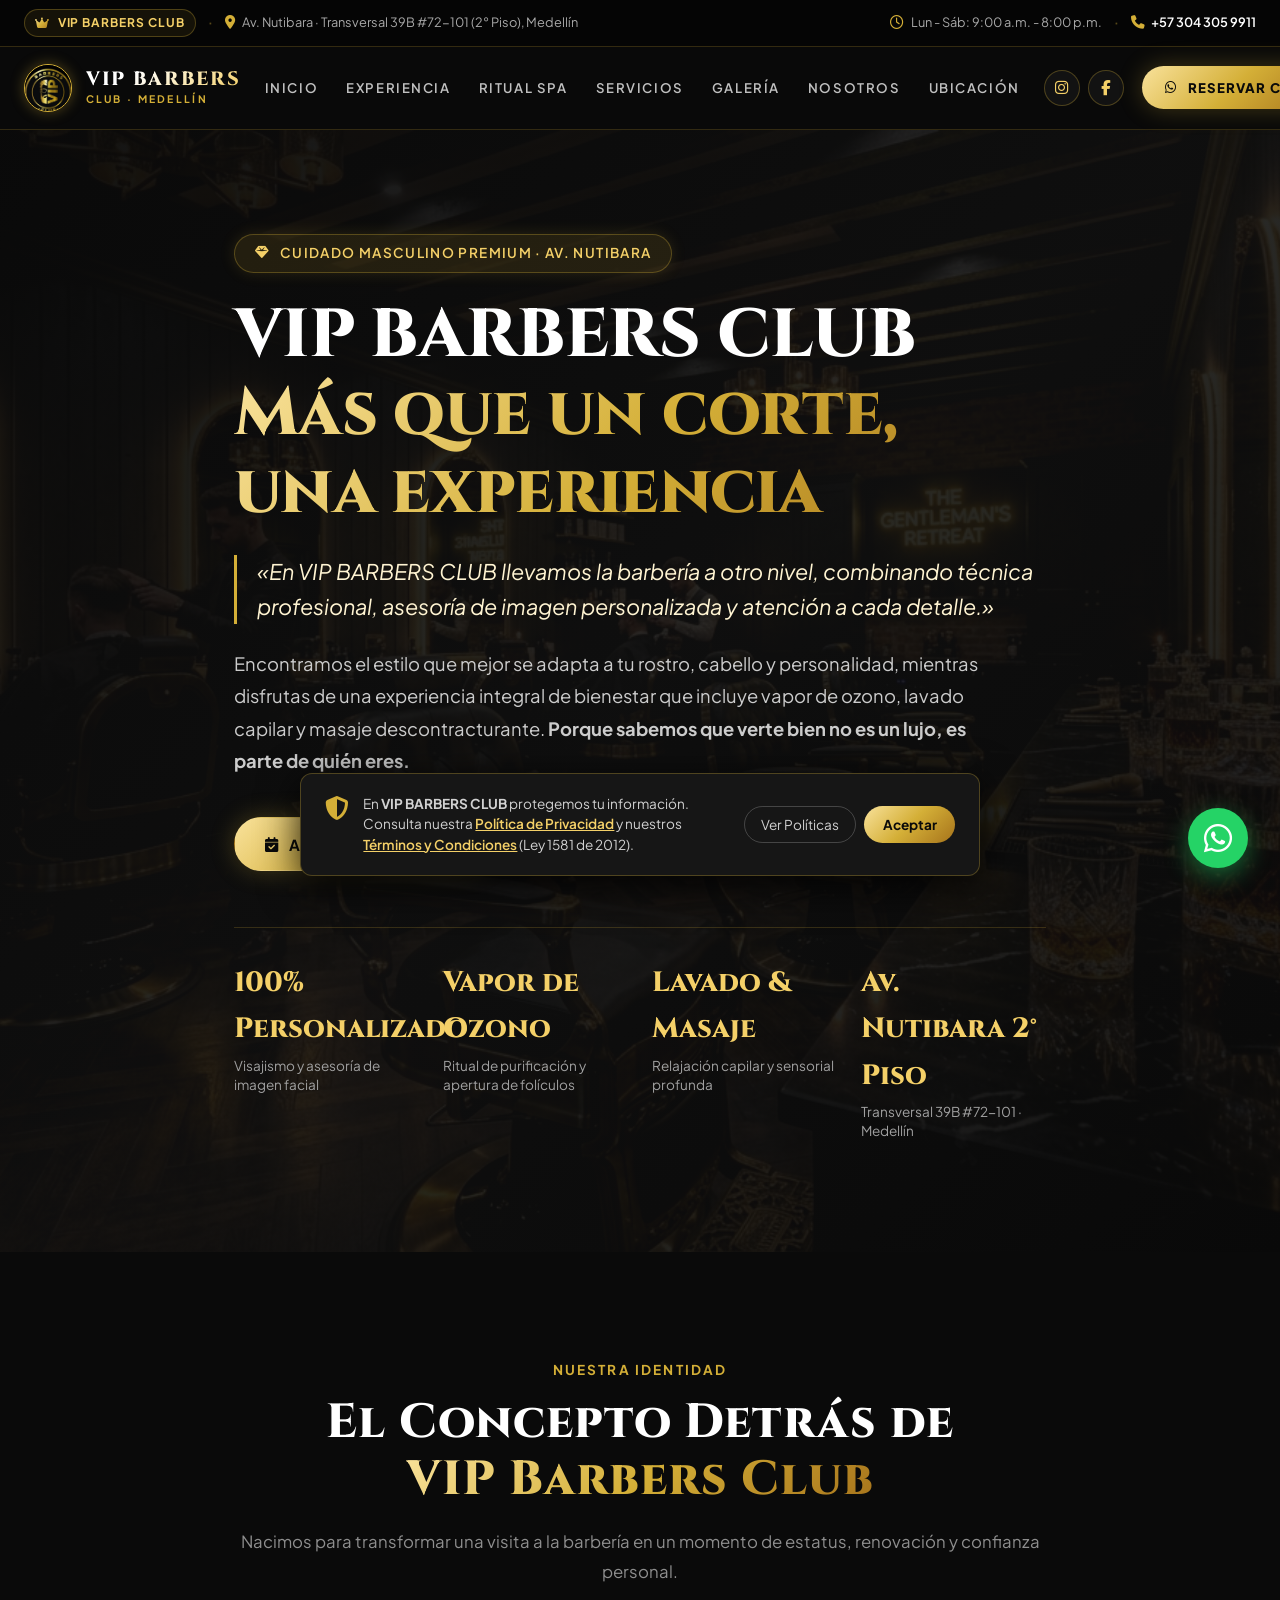
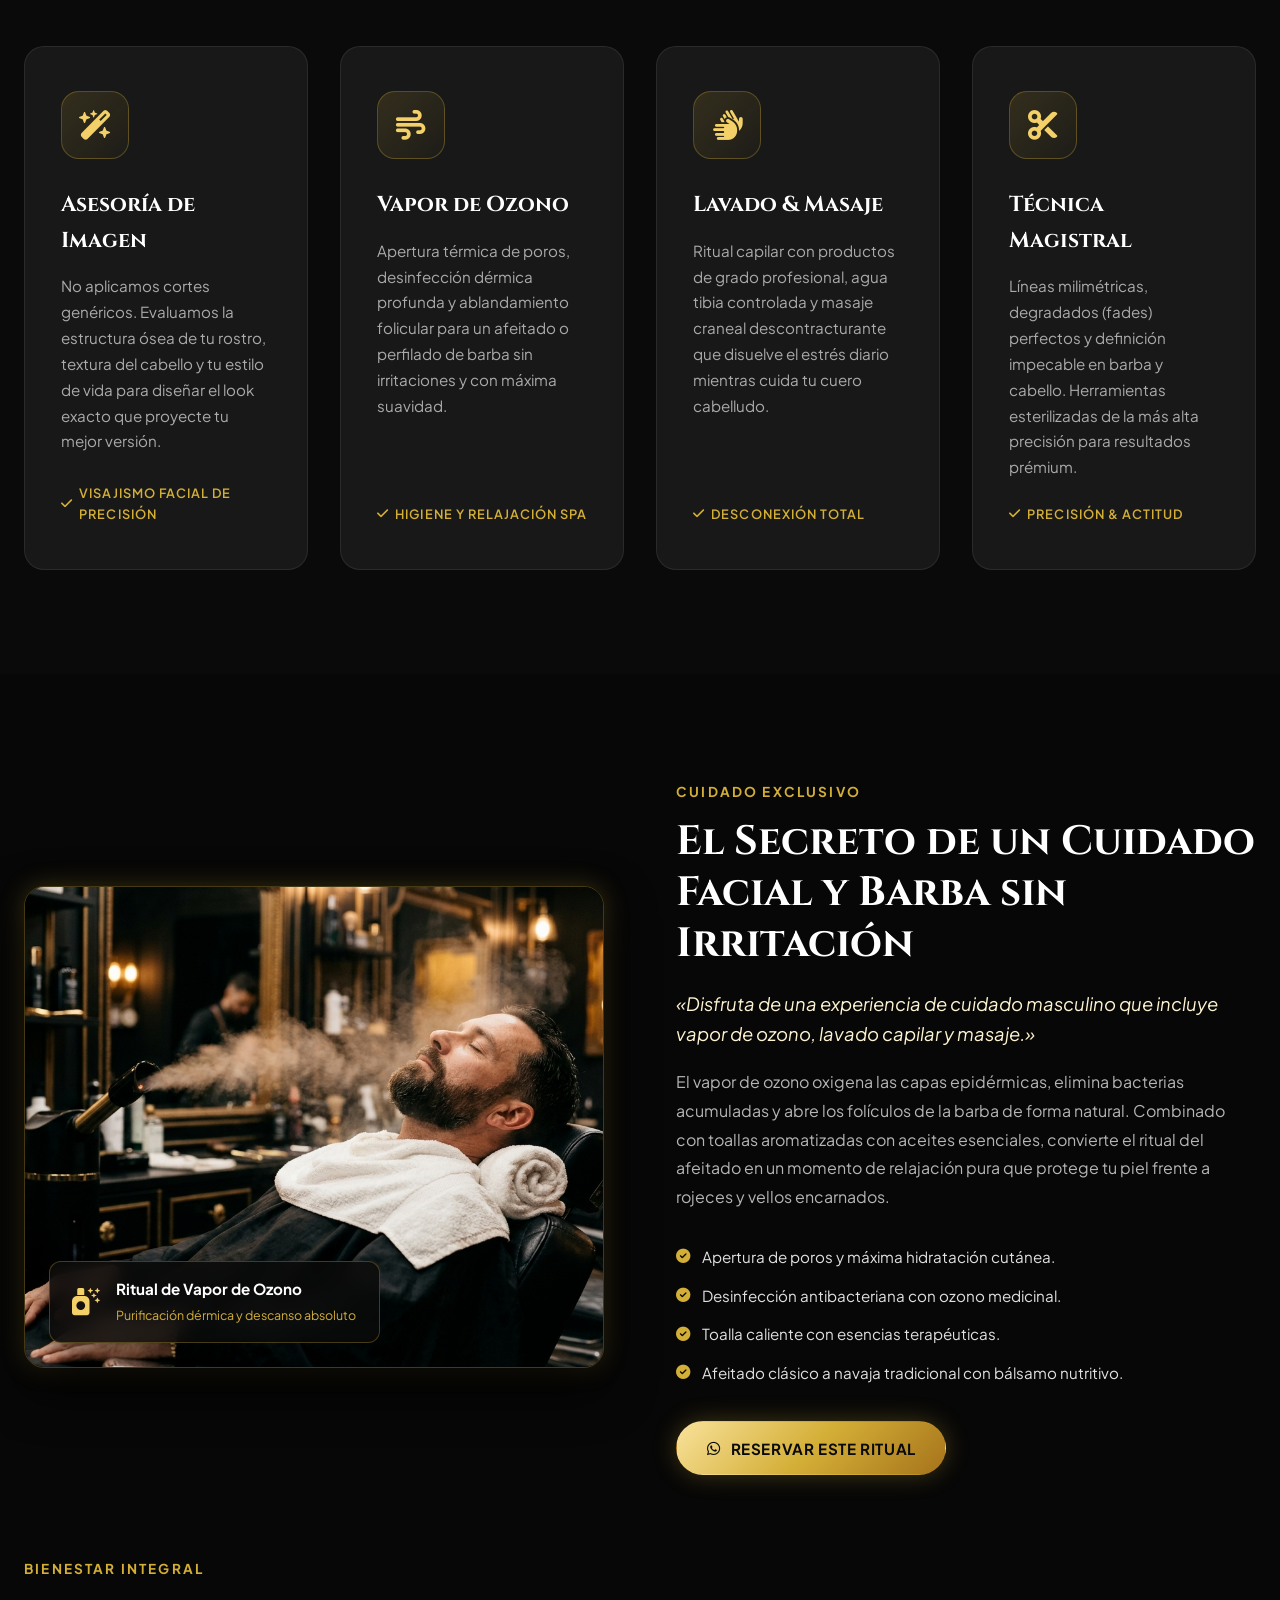
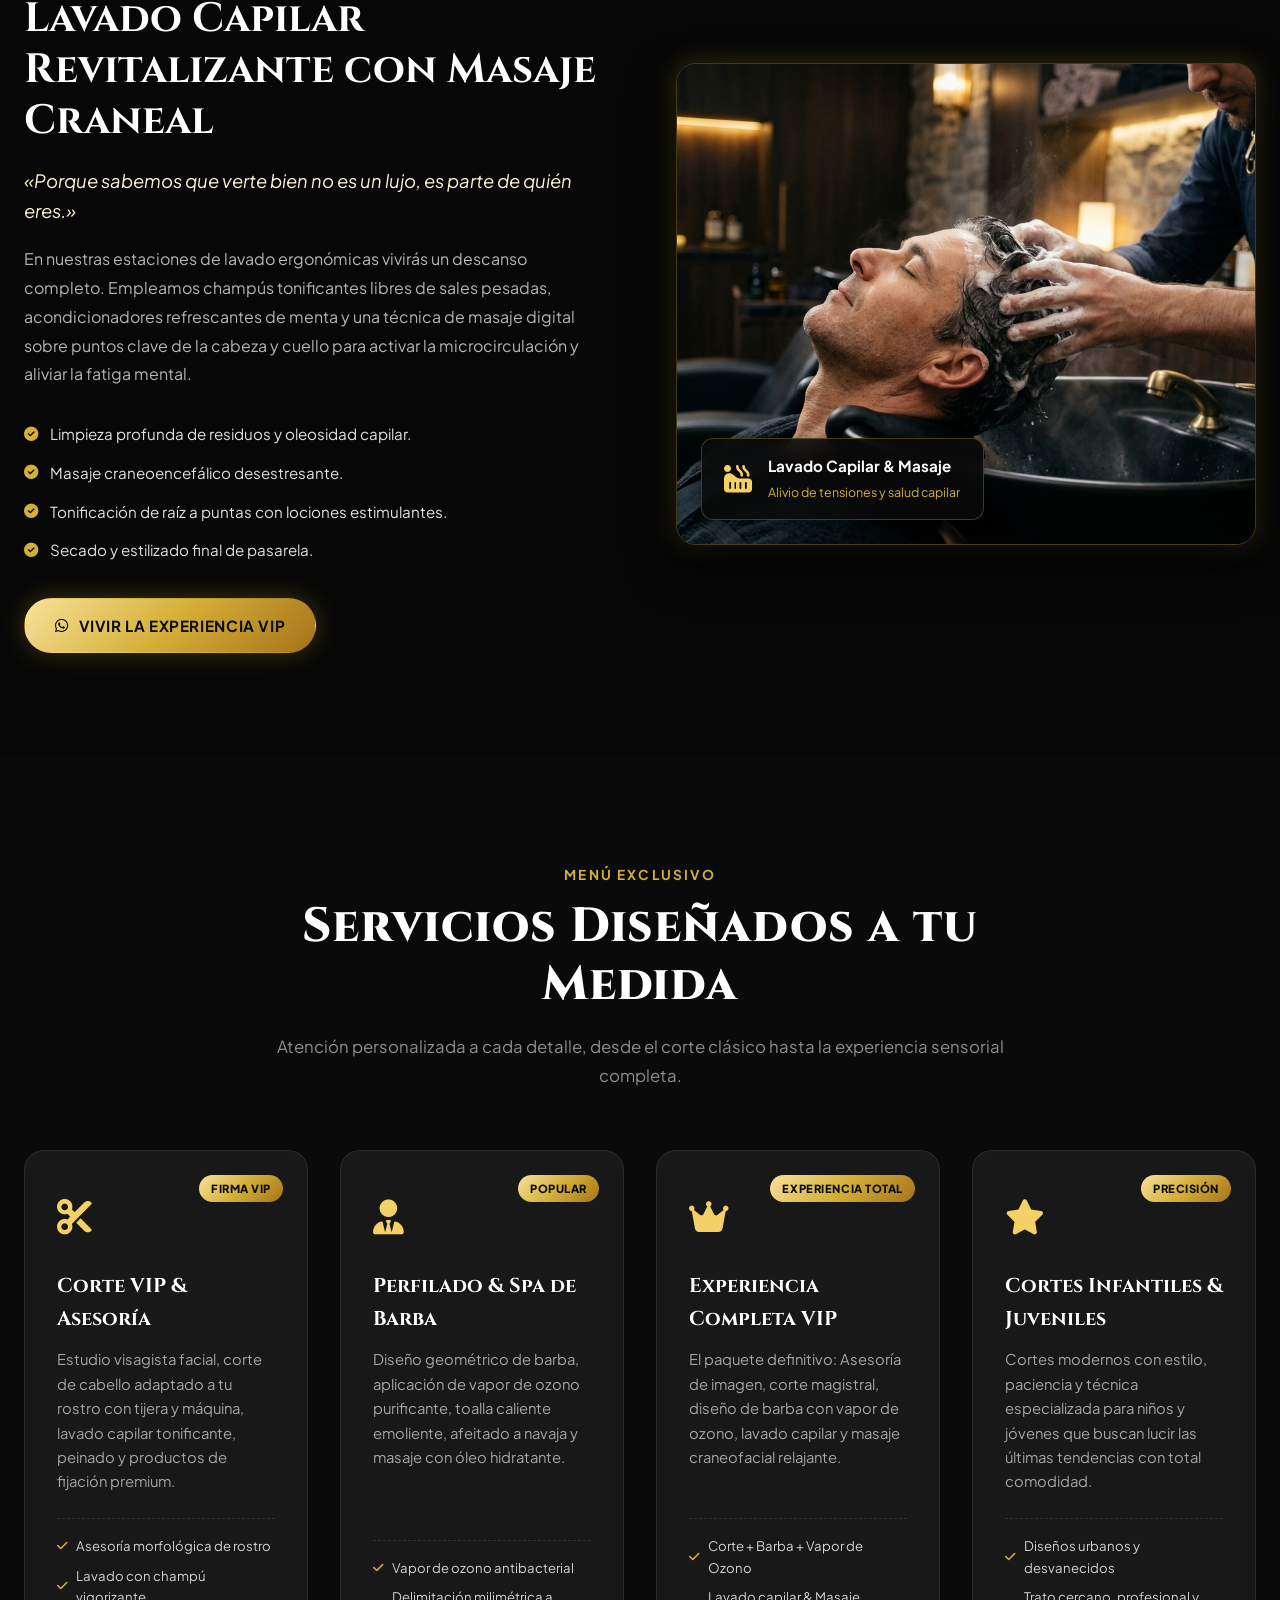
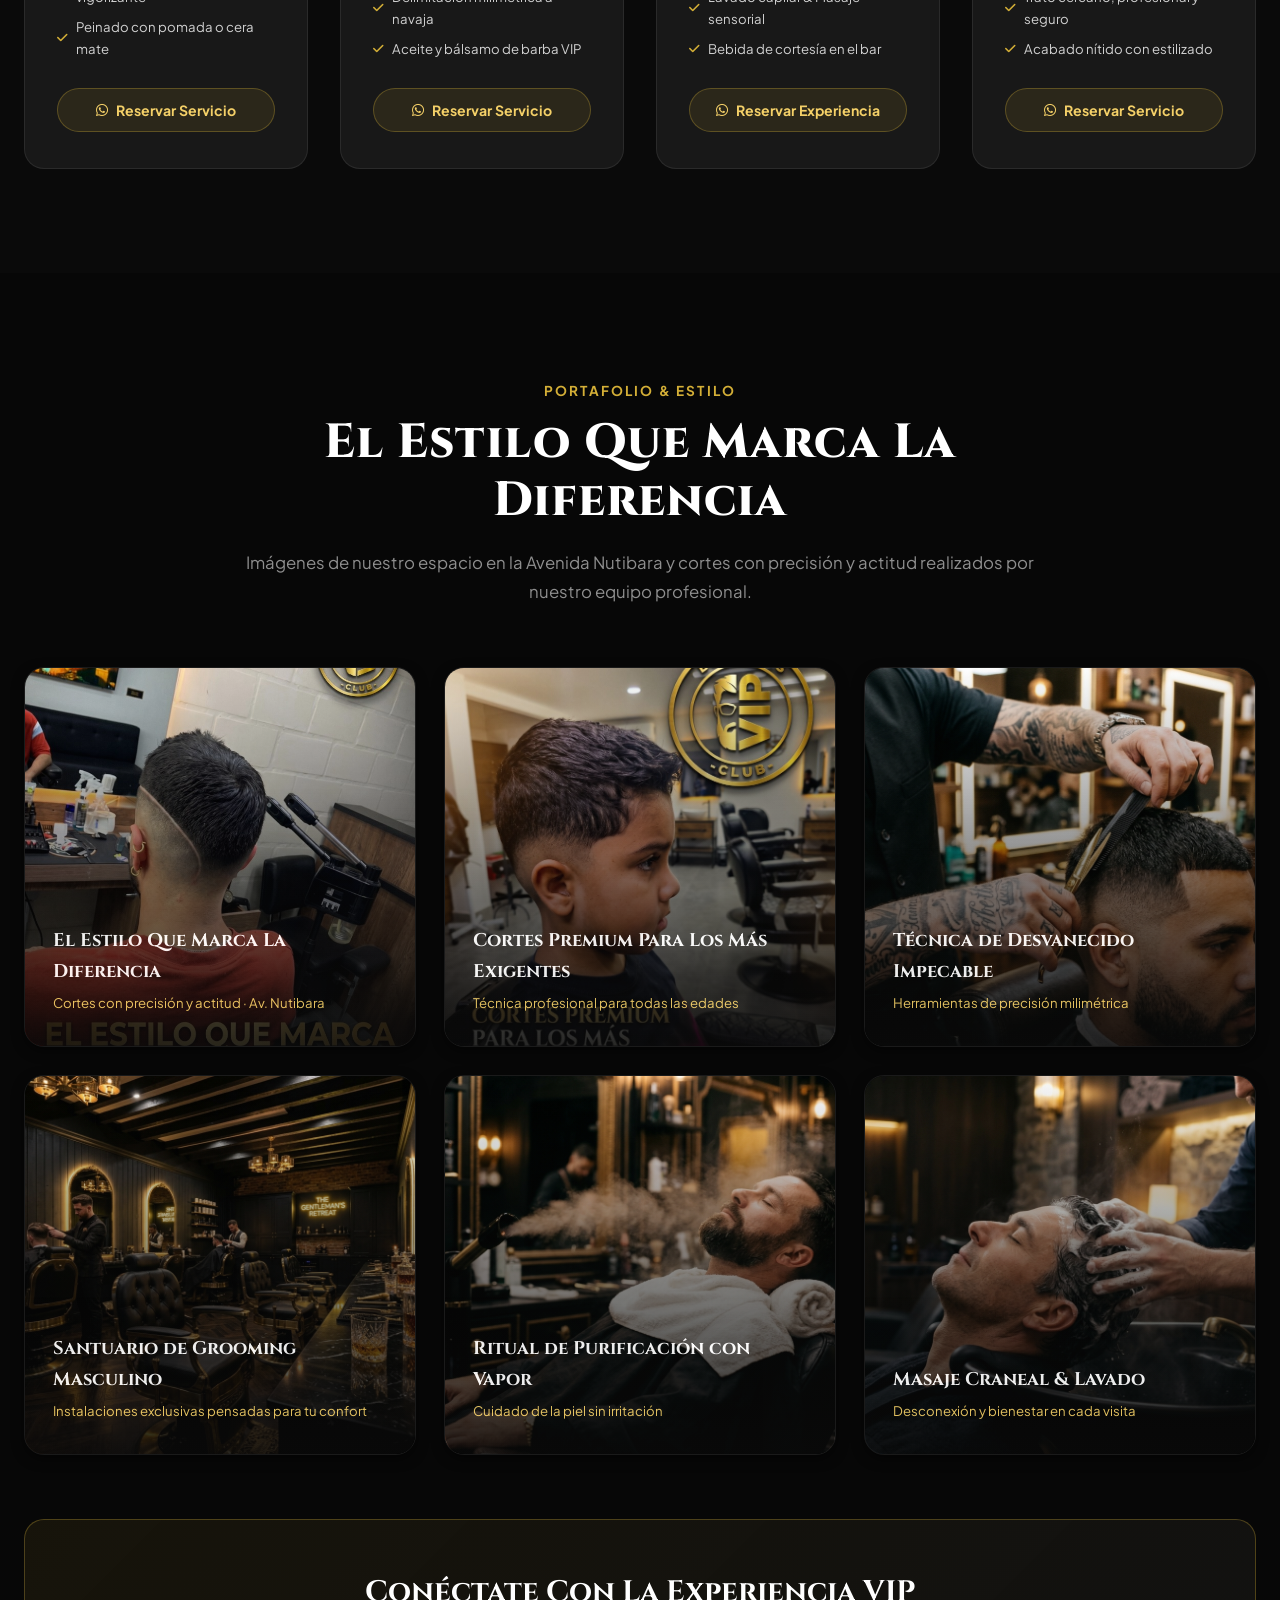
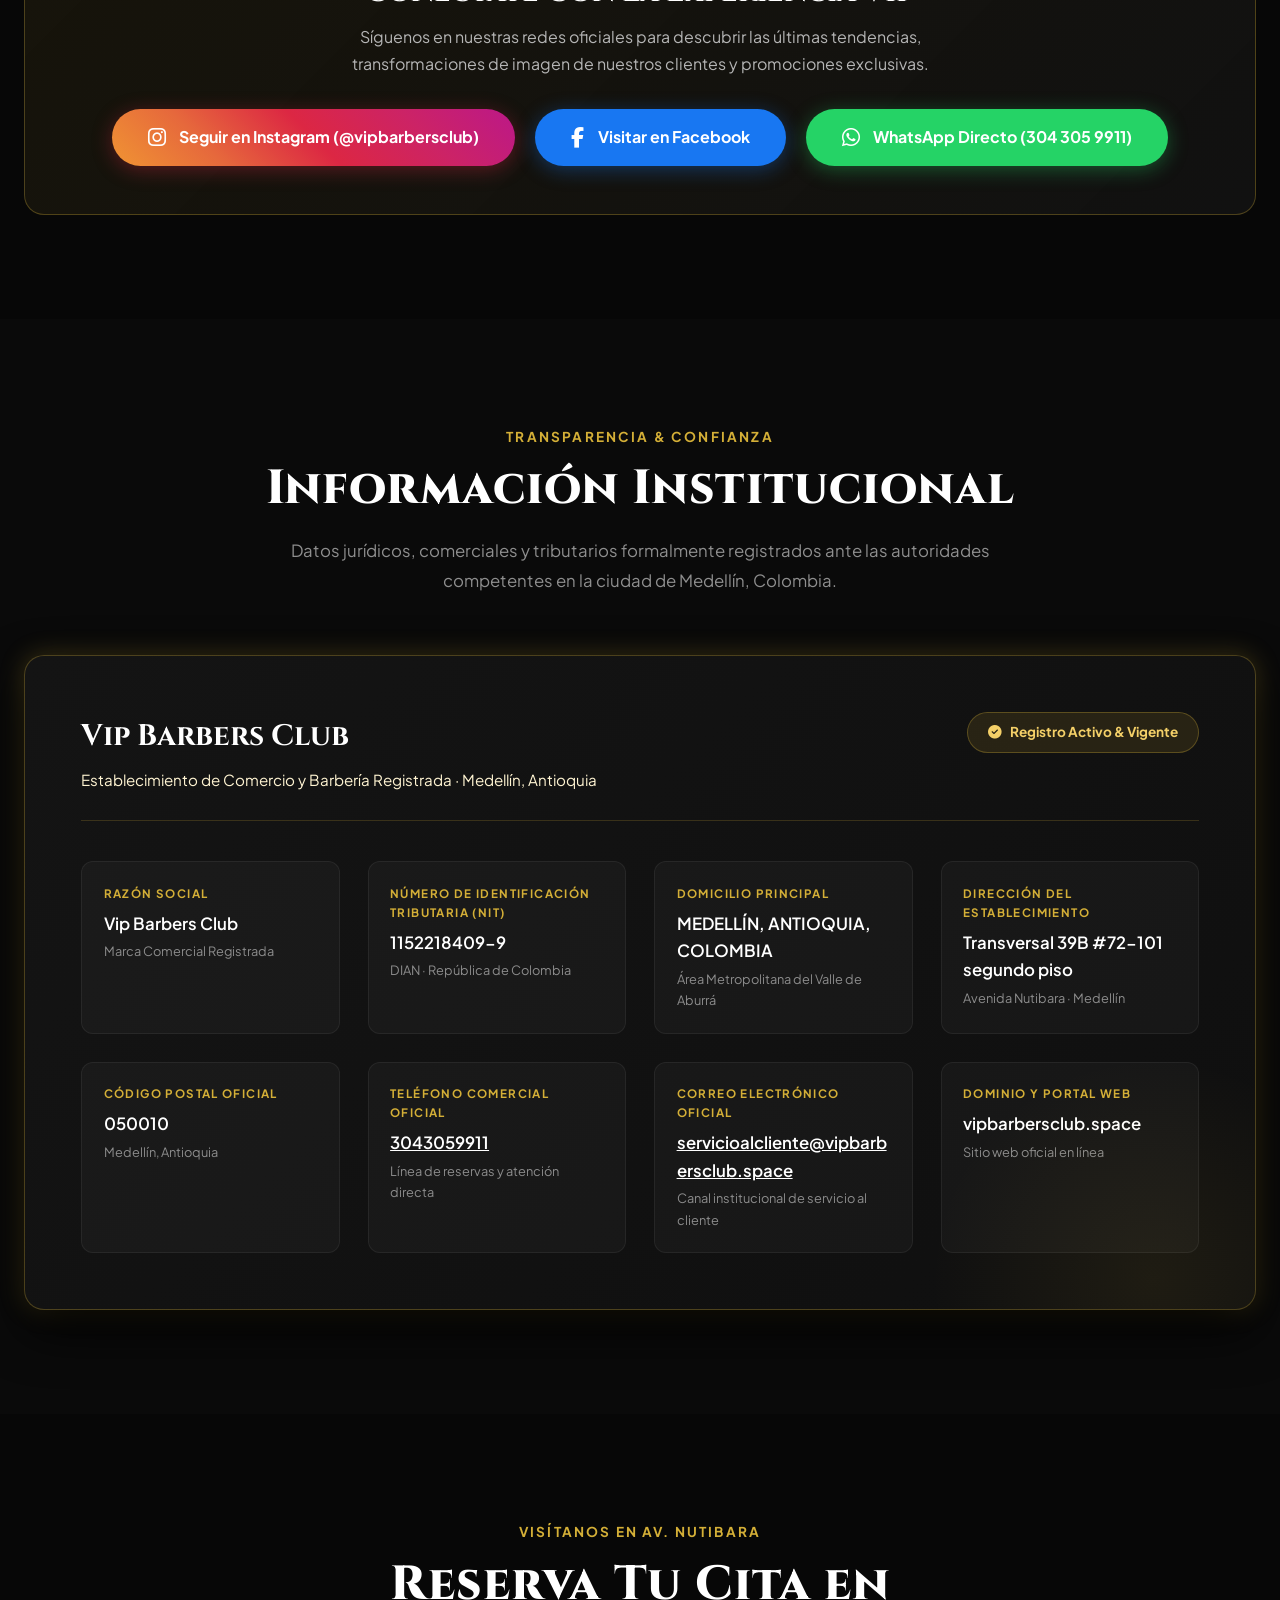
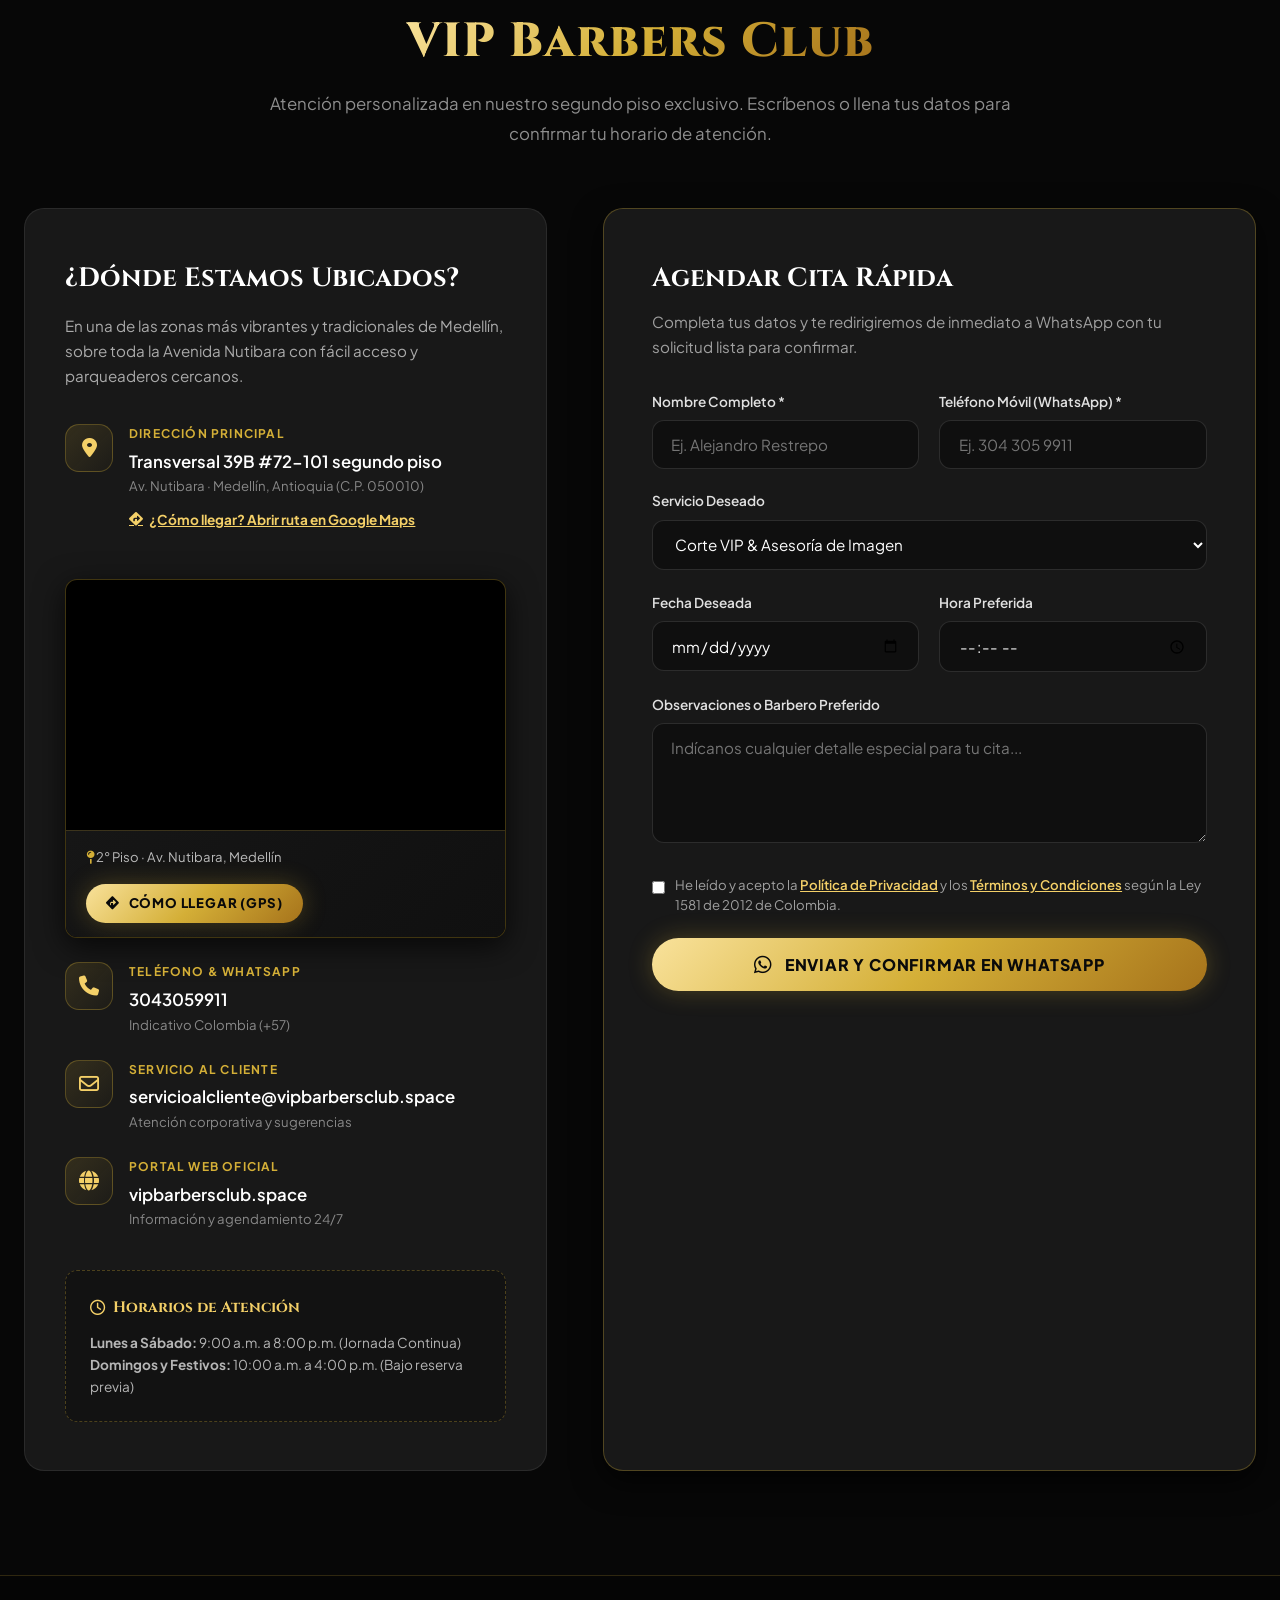
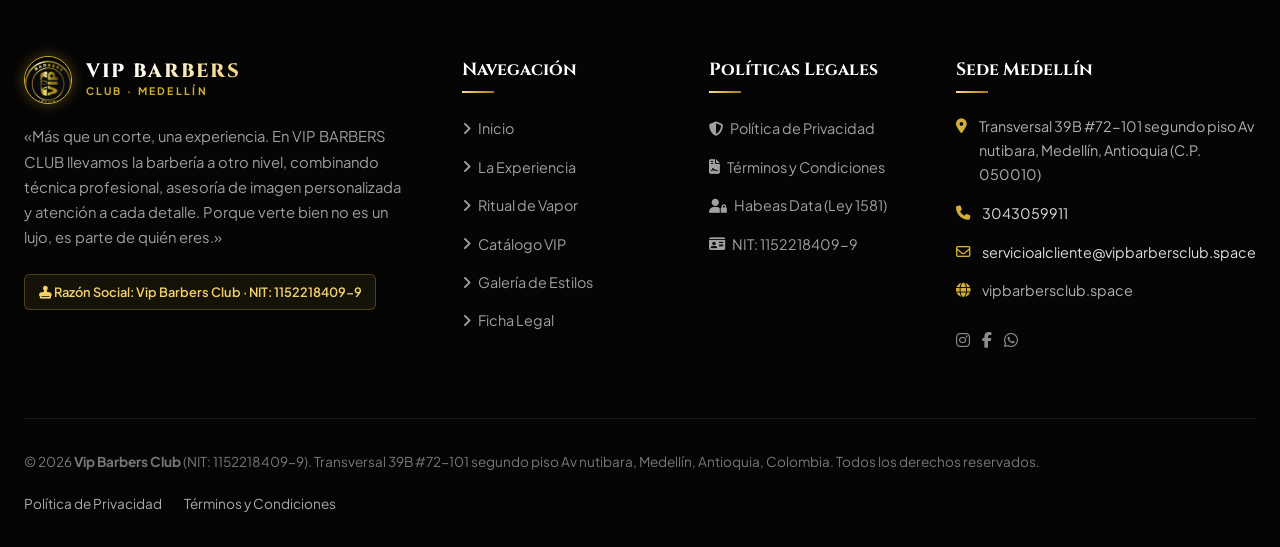
==== index.html @ 3000c39e "Add Facebook domain verification meta tag Added Facebook domain verification meta tag for tracking." ====
<!DOCTYPE html>
<html lang="es">
<head>
     <meta name="facebook-domain-verification" content="0k3vq4knf1igrhjbu1bd2lx08yw3gx" />
    <meta charset="UTF-8">
    <meta name="viewport" content="width=device-width, initial-scale=1.0">
    <meta name="description" content="VIP BARBERS CLUB Medellín — Más que un corte, una experiencia. Asesoría de imagen personalizada, vapor de ozono, lavado capilar y masaje en Av. Nutibara. NIT: 1152218409-9.">
    <meta name="keywords" content="VIP Barbers Club, barberia Medellin, barberia Av Nutibara, corte de cabello hombres Medellin, vapor de ozono barberia, asesoría de imagen masculina, barberia vip">
    <meta name="author" content="VIP BARBERS CLUB">
    <meta name="robots" content="index, follow">
    <meta http-equiv="X-Content-Type-Options" content="nosniff">
    <meta name="referrer" content="strict-origin-when-cross-origin">
    <meta property="og:title" content="VIP BARBERS CLUB | Más que un corte, una experiencia">
    <meta property="og:description" content="Llevamos la barbería a otro nivel: técnica profesional, asesoría personalizada, vapor de ozono, lavado capilar y masaje. Av. Nutibara, Medellín.">
    <meta property="og:type" content="website">
    <meta property="og:url" content="https://vipbarbersclub.space">
    <meta property="og:image" content="hero-vip-barbershop.jpg">
    <title>VIP BARBERS CLUB | Más que un corte, una experiencia · Medellín</title>

    <!-- Google Fonts -->
    <link rel="preconnect" href="https://fonts.googleapis.com">
    <link rel="preconnect" href="https://fonts.gstatic.com" crossorigin>
    <link href="https://fonts.googleapis.com/css2?family=Cinzel:wght@500;600;700;800;900&family=Plus+Jakarta+Sans:wght@300;400;500;600;700;800&display=swap" rel="stylesheet">
    
    <!-- Font Awesome -->
    <link rel="stylesheet" href="https://cdnjs.cloudflare.com/ajax/libs/font-awesome/6.4.0/css/all.min.css">
    
    <!-- Estilos -->
    <link rel="stylesheet" href="styles.css">
</head>
<body>

    <!-- BARRA SUPERIOR INSTITUCIONAL -->
    <div class="top-bar">
        <div class="container top-bar-content">
            <div class="top-bar-left">
                <span class="top-pill"><i class="fa-solid fa-crown text-gold"></i> VIP BARBERS CLUB</span>
                <span class="top-divider">·</span>
                <span class="top-address"><i class="fa-solid fa-location-dot"></i> Av. Nutibara · Transversal 39B #72-101 (2° Piso), Medellín</span>
            </div>
            <div class="top-bar-right">
                <span class="top-hours"><i class="fa-regular fa-clock"></i> Lun - Sáb: 9:00 a.m. - 8:00 p.m.</span>
                <span class="top-divider">·</span>
                <a href="tel:3043059911" class="top-phone"><i class="fa-solid fa-phone"></i> +57 304 305 9911</a>
            </div>
        </div>
    </div>

    <!-- BANNER DE COOKIES & PRIVACIDAD -->
    <div class="cookie-banner" id="cookieBanner" role="region" aria-label="Aviso de privacidad y cookies">
        <div class="cookie-content">
            <i class="fa-solid fa-shield-halved cookie-icon"></i>
            <p>
                En <strong>VIP BARBERS CLUB</strong> protegemos tu información. Consulta nuestra 
                <a href="politica-de-privacidad.html" class="modal-link" data-modal="modal-privacidad">Política de Privacidad</a> 
                y nuestros <a href="terminos-y-condiciones.html" class="modal-link" data-modal="modal-terminos">Términos y Condiciones</a> (Ley 1581 de 2012).
            </p>
        </div>
        <div class="cookie-actions">
            <button class="btn-cookie-outline" id="cookieDetails">Ver Políticas</button>
            <button class="btn-cookie-accept" id="cookieAccept">Aceptar</button>
        </div>
    </div>

    <!-- NAVBAR PRINCIPAL -->
    <header class="navbar" id="navbar">
        <div class="container nav-container">
            <!-- LOGO OFICIAL -->
            <a href="#inicio" class="brand-logo" aria-label="VIP Barbers Club - Inicio">
                <img src="logo-vip.jpg" alt="Logo VIP Barbers Club" class="logo-circle-img">
                <div class="logo-text-block">
                    <span class="logo-title">VIP BARBERS</span>
                    <span class="logo-subtitle">CLUB · MEDELLÍN</span>
                </div>
            </a>

            <!-- ENLACES DE NAVEGACIÓN -->
            <nav class="nav-links" id="navLinks">
                <a href="#inicio" class="nav-link active">Inicio</a>
                <a href="#experiencia" class="nav-link">Experiencia</a>
                <a href="#rituales" class="nav-link">Ritual Spa</a>
                <a href="#servicios" class="nav-link">Servicios</a>
                <a href="#galeria" class="nav-link">Galería</a>
                <a href="#institucional" class="nav-link">Nosotros</a>
                <a href="#contacto" class="nav-link">Ubicación</a>

                <!-- Acciones móviles dentro del drawer -->
                <div class="mobile-menu-actions">
                    <div class="mobile-socials">
                        <a href="https://www.instagram.com/vipbarbersclub?dlrf=MWNwbzd5czJ4cXJ2bg==" target="_blank" rel="noopener noreferrer" class="social-icon-btn" aria-label="Instagram VIP Barbers Club">
                            <i class="fa-brands fa-instagram"></i>
                        </a>
                        <a href="https://www.facebook.com/share/18VDVCjF9Z/?mibextid=wwXIfr" target="_blank" rel="noopener noreferrer" class="social-icon-btn" aria-label="Facebook VIP Barbers Club">
                            <i class="fa-brands fa-facebook-f"></i>
                        </a>
                        <a href="https://wa.me/573043059911" target="_blank" rel="noopener noreferrer" class="social-icon-btn" aria-label="WhatsApp VIP Barbers Club">
                            <i class="fa-brands fa-whatsapp"></i>
                        </a>
                    </div>
                    <a href="#contacto" class="btn btn-gold nav-cta-btn" style="width: 100%; text-align: center;">
                        <i class="fa-brands fa-whatsapp"></i> Reservar Cita
                    </a>
                </div>
            </nav>

            <!-- ACCIONES ESCRITORIO (Redes y Botón Reserva) -->
            <div class="nav-desktop-actions">
                <div class="nav-social-pills">
                    <a href="https://www.instagram.com/vipbarbersclub?dlrf=MWNwbzd5czJ4cXJ2bg==" target="_blank" rel="noopener noreferrer" class="social-pill-btn" aria-label="Instagram VIP Barbers Club" title="Instagram">
                        <i class="fa-brands fa-instagram"></i>
                    </a>
                    <a href="https://www.facebook.com/share/18VDVCjF9Z/?mibextid=wwXIfr" target="_blank" rel="noopener noreferrer" class="social-pill-btn" aria-label="Facebook VIP Barbers Club" title="Facebook">
                        <i class="fa-brands fa-facebook-f"></i>
                    </a>
                </div>

                <a href="#contacto" class="btn-nav-reserve">
                    <i class="fa-brands fa-whatsapp"></i>
                    <span>Reservar Cita</span>
                </a>

                <button class="hamburger" id="hamburger" aria-label="Abrir menú" aria-expanded="false">
                    <span></span>
                    <span></span>
                    <span></span>
                </button>
            </div>
        </div>
    </header>

    <!-- HERO SECTION -->
    <section class="hero" id="inicio">
        <div class="hero-bg-container">
            <img src="hero-vip-barbershop.jpg" alt="Interior Exclusivo de VIP Barbers Club Medellín" class="hero-bg-img" fetchpriority="high">
            <div class="hero-overlay"></div>
        </div>

        <div class="container hero-content">
            <div class="hero-tag">
                <i class="fa-solid fa-gem"></i> Cuidado Masculino Premium · Av. Nutibara
            </div>

            <h1 class="hero-title">
                VIP BARBERS CLUB<br>
                <span class="text-gold">Más que un corte, una experiencia</span>
            </h1>

            <p class="hero-subtitle-quote">
                «En VIP BARBERS CLUB llevamos la barbería a otro nivel, combinando técnica profesional, asesoría de imagen personalizada y atención a cada detalle.»
            </p>

            <p class="hero-description">
                Encontramos el estilo que mejor se adapta a tu rostro, cabello y personalidad, mientras disfrutas de una experiencia integral de bienestar que incluye vapor de ozono, lavado capilar y masaje descontracturante. <strong>Porque sabemos que verte bien no es un lujo, es parte de quién eres.</strong>
            </p>

            <div class="hero-cta-group">
                <a href="#contacto" class="btn btn-gold">
                    <i class="fa-solid fa-calendar-check"></i> Agendar Mi Cita VIP
                </a>
                <a href="#servicios" class="btn btn-outline-gold">
                    <i class="fa-solid fa-scissors"></i> Ver Catálogo de Servicios
                </a>
            </div>

            <div class="hero-stats-strip">
                <div class="hero-stat-item">
                    <h3>100% Personalizado</h3>
                    <p>Visajismo y asesoría de imagen facial</p>
                </div>
                <div class="hero-stat-item">
                    <h3>Vapor de Ozono</h3>
                    <p>Ritual de purificación y apertura de folículos</p>
                </div>
                <div class="hero-stat-item">
                    <h3>Lavado & Masaje</h3>
                    <p>Relajación capilar y sensorial profunda</p>
                </div>
                <div class="hero-stat-item">
                    <h3>Av. Nutibara 2° Piso</h3>
                    <p>Transversal 39B #72-101 · Medellín</p>
                </div>
            </div>
        </div>
    </section>

    <!-- SECCIÓN: LA EXPERIENCIA Y FILOSOFÍA -->
    <section class="section section-dark" id="experiencia">
        <div class="container">
            <div class="section-header text-center">
                <span class="eyebrow">Nuestra Identidad</span>
                <h2 class="section-title">El Concepto Detrás de <span class="text-gold">VIP Barbers Club</span></h2>
                <p class="section-subtitle">
                    Nacimos para transformar una visita a la barbería en un momento de estatus, renovación y confianza personal.
                </p>
            </div>

            <div class="ritual-grid">
                <!-- Pilar 1 -->
                <div class="ritual-card">
                    <div class="ritual-icon-box">
                        <i class="fa-solid fa-wand-magic-sparkles"></i>
                    </div>
                    <h3>Asesoría de Imagen</h3>
                    <p>
                        No aplicamos cortes genéricos. Evaluamos la estructura ósea de tu rostro, textura del cabello y tu estilo de vida para diseñar el look exacto que proyecte tu mejor versión.
                    </p>
                    <div class="ritual-highlight">
                        <i class="fa-solid fa-check"></i> Visajismo Facial de Precisión
                    </div>
                </div>

                <!-- Pilar 2 -->
                <div class="ritual-card">
                    <div class="ritual-icon-box">
                        <i class="fa-solid fa-wind"></i>
                    </div>
                    <h3>Vapor de Ozono</h3>
                    <p>
                        Apertura térmica de poros, desinfección dérmica profunda y ablandamiento folicular para un afeitado o perfilado de barba sin irritaciones y con máxima suavidad.
                    </p>
                    <div class="ritual-highlight">
                        <i class="fa-solid fa-check"></i> Higiene y Relajación Spa
                    </div>
                </div>

                <!-- Pilar 3 -->
                <div class="ritual-card">
                    <div class="ritual-icon-box">
                        <i class="fa-solid fa-hands"></i>
                    </div>
                    <h3>Lavado & Masaje</h3>
                    <p>
                        Ritual capilar con productos de grado profesional, agua tibia controlada y masaje craneal descontracturante que disuelve el estrés diario mientras cuida tu cuero cabelludo.
                    </p>
                    <div class="ritual-highlight">
                        <i class="fa-solid fa-check"></i> Desconexión Total
                    </div>
                </div>

                <!-- Pilar 4 -->
                <div class="ritual-card">
                    <div class="ritual-icon-box">
                        <i class="fa-solid fa-scissors"></i>
                    </div>
                    <h3>Técnica Magistral</h3>
                    <p>
                        Líneas milimétricas, degradados (fades) perfectos y definición impecable en barba y cabello. Herramientas esterilizadas de la más alta precisión para resultados prémium.
                    </p>
                    <div class="ritual-highlight">
                        <i class="fa-solid fa-check"></i> Precisión & Actitud
                    </div>
                </div>
            </div>
        </div>
    </section>

    <!-- SECCIÓN: DETALLE DE LOS RITUALES (VAPOR DE OZONO Y ASESORÍA) -->
    <section class="section section-black" id="rituales">
        <div class="container">
            <!-- Feature 1: Vapor de Ozono & Cuidado de Barba -->
            <div class="feature-split">
                <div class="feature-media-frame">
                    <img src="vapor-ozono-ritual.jpg" alt="Ritual con Vapor de Ozono en VIP Barbers Club" loading="lazy">
                    <div class="feature-media-badge">
                        <i class="fa-solid fa-spray-can-sparkles"></i>
                        <div>
                            <strong>Ritual de Vapor de Ozono</strong>
                            <span>Purificación dérmica y descanso absoluto</span>
                        </div>
                    </div>
                </div>
                <div class="feature-content">
                    <span class="eyebrow">Cuidado Exclusivo</span>
                    <h2>El Secreto de un Cuidado Facial y Barba sin Irritación</h2>
                    <p class="feature-lead">
                        «Disfruta de una experiencia de cuidado masculino que incluye vapor de ozono, lavado capilar y masaje.»
                    </p>
                    <p class="feature-text">
                        El vapor de ozono oxigena las capas epidérmicas, elimina bacterias acumuladas y abre los folículos de la barba de forma natural. Combinado con toallas aromatizadas con aceites esenciales, convierte el ritual del afeitado en un momento de relajación pura que protege tu piel frente a rojeces y vellos encarnados.
                    </p>
                    <ul class="feature-benefits-list">
                        <li><i class="fa-solid fa-circle-check"></i> Apertura de poros y máxima hidratación cutánea.</li>
                        <li><i class="fa-solid fa-circle-check"></i> Desinfección antibacteriana con ozono medicinal.</li>
                        <li><i class="fa-solid fa-circle-check"></i> Toalla caliente con esencias terapéuticas.</li>
                        <li><i class="fa-solid fa-circle-check"></i> Afeitado clásico a navaja tradicional con bálsamo nutritivo.</li>
                    </ul>
                    <a href="#contacto" class="btn btn-gold btn-book-service" data-service="Ritual Spa de Barba con Vapor de Ozono">
                        <i class="fa-brands fa-whatsapp"></i> Reservar Este Ritual
                    </a>
                </div>
            </div>

            <!-- Feature 2: Lavado Capilar y Masaje -->
            <div class="feature-split reverse" style="margin-top: 5rem;">
                <div class="feature-media-frame">
                    <img src="lavado-masaje-capilar.jpg" alt="Lavado Capilar y Masaje Relajante en VIP Barbers Club" loading="lazy">
                    <div class="feature-media-badge">
                        <i class="fa-solid fa-hot-tub-person"></i>
                        <div>
                            <strong>Lavado Capilar & Masaje</strong>
                            <span>Alivio de tensiones y salud capilar</span>
                        </div>
                    </div>
                </div>
                <div class="feature-content">
                    <span class="eyebrow">Bienestar Integral</span>
                    <h2>Lavado Capilar Revitalizante con Masaje Craneal</h2>
                    <p class="feature-lead">
                        «Porque sabemos que verte bien no es un lujo, es parte de quién eres.»
                    </p>
                    <p class="feature-text">
                        En nuestras estaciones de lavado ergonómicas vivirás un descanso completo. Empleamos champús tonificantes libres de sales pesadas, acondicionadores refrescantes de menta y una técnica de masaje digital sobre puntos clave de la cabeza y cuello para activar la microcirculación y aliviar la fatiga mental.
                    </p>
                    <ul class="feature-benefits-list">
                        <li><i class="fa-solid fa-circle-check"></i> Limpieza profunda de residuos y oleosidad capilar.</li>
                        <li><i class="fa-solid fa-circle-check"></i> Masaje craneoencefálico desestresante.</li>
                        <li><i class="fa-solid fa-circle-check"></i> Tonificación de raíz a puntas con lociones estimulantes.</li>
                        <li><i class="fa-solid fa-circle-check"></i> Secado y estilizado final de pasarela.</li>
                    </ul>
                    <a href="#contacto" class="btn btn-gold btn-book-service" data-service="Combo Total Corte + Barba + Masaje">
                        <i class="fa-brands fa-whatsapp"></i> Vivir la Experiencia VIP
                    </a>
                </div>
            </div>
        </div>
    </section>

    <!-- SECCIÓN: CATÁLOGO DE SERVICIOS -->
    <section class="section section-dark" id="servicios">
        <div class="container">
            <div class="section-header text-center">
                <span class="eyebrow">Menú Exclusivo</span>
                <h2 class="section-title">Servicios Diseñados a tu Medida</h2>
                <p class="section-subtitle">
                    Atención personalizada a cada detalle, desde el corte clásico hasta la experiencia sensorial completa.
                </p>
            </div>

            <div class="services-grid">
                <!-- Servicio 1 -->
                <div class="service-card">
                    <span class="service-badge">Firma VIP</span>
                    <div class="service-icon"><i class="fa-solid fa-scissors"></i></div>
                    <h4>Corte VIP & Asesoría</h4>
                    <p class="service-desc">
                        Estudio visagista facial, corte de cabello adaptado a tu rostro con tijera y máquina, lavado capilar tonificante, peinado y productos de fijación premium.
                    </p>
                    <ul class="service-perks">
                        <li><i class="fa-solid fa-check"></i> Asesoría morfológica de rostro</li>
                        <li><i class="fa-solid fa-check"></i> Lavado con champú vigorizante</li>
                        <li><i class="fa-solid fa-check"></i> Peinado con pomada o cera mate</li>
                    </ul>
                    <button class="service-cta-btn btn-book-service" data-service="Corte VIP y Asesoría de Imagen">
                        <i class="fa-brands fa-whatsapp"></i> Reservar Servicio
                    </button>
                </div>

                <!-- Servicio 2 -->
                <div class="service-card">
                    <span class="service-badge">Popular</span>
                    <div class="service-icon"><i class="fa-solid fa-user-tie"></i></div>
                    <h4>Perfilado & Spa de Barba</h4>
                    <p class="service-desc">
                        Diseño geométrico de barba, aplicación de vapor de ozono purificante, toalla caliente emoliente, afeitado a navaja y masaje con óleo hidratante.
                    </p>
                    <ul class="service-perks">
                        <li><i class="fa-solid fa-check"></i> Vapor de ozono antibacterial</li>
                        <li><i class="fa-solid fa-check"></i> Delimitación milimétrica a navaja</li>
                        <li><i class="fa-solid fa-check"></i> Aceite y bálsamo de barba VIP</li>
                    </ul>
                    <button class="service-cta-btn btn-book-service" data-service="Perfilado y Spa de Barba con Vapor">
                        <i class="fa-brands fa-whatsapp"></i> Reservar Servicio
                    </button>
                </div>

                <!-- Servicio 3 -->
                <div class="service-card">
                    <span class="service-badge">Experiencia Total</span>
                    <div class="service-icon"><i class="fa-solid fa-crown"></i></div>
                    <h4>Experiencia Completa VIP</h4>
                    <p class="service-desc">
                        El paquete definitivo: Asesoría de imagen, corte magistral, diseño de barba con vapor de ozono, lavado capilar y masaje craneofacial relajante.
                    </p>
                    <ul class="service-perks">
                        <li><i class="fa-solid fa-check"></i> Corte + Barba + Vapor de Ozono</li>
                        <li><i class="fa-solid fa-check"></i> Lavado capilar & Masaje sensorial</li>
                        <li><i class="fa-solid fa-check"></i> Bebida de cortesía en el bar</li>
                    </ul>
                    <button class="service-cta-btn btn-book-service" data-service="Experiencia Completa VIP (Corte, Barba, Vapor y Masaje)">
                        <i class="fa-brands fa-whatsapp"></i> Reservar Experiencia
                    </button>
                </div>

                <!-- Servicio 4 -->
                <div class="service-card">
                    <span class="service-badge">Precisión</span>
                    <div class="service-icon"><i class="fa-solid fa-star"></i></div>
                    <h4>Cortes Infantiles & Juveniles</h4>
                    <p class="service-desc">
                        Cortes modernos con estilo, paciencia y técnica especializada para niños y jóvenes que buscan lucir las últimas tendencias con total comodidad.
                    </p>
                    <ul class="service-perks">
                        <li><i class="fa-solid fa-check"></i> Diseños urbanos y desvanecidos</li>
                        <li><i class="fa-solid fa-check"></i> Trato cercano, profesional y seguro</li>
                        <li><i class="fa-solid fa-check"></i> Acabado nítido con estilizado</li>
                    </ul>
                    <button class="service-cta-btn btn-book-service" data-service="Corte Infantil y Juvenil Premium">
                        <i class="fa-brands fa-whatsapp"></i> Reservar Servicio
                    </button>
                </div>
            </div>
        </div>
    </section>

    <!-- SECCIÓN: GALERÍA VISUAL Y TRABAJOS REALES -->
    <section class="section section-black" id="galeria">
        <div class="container">
            <div class="section-header text-center">
                <span class="eyebrow">Portafolio & Estilo</span>
                <h2 class="section-title">El Estilo Que Marca La Diferencia</h2>
                <p class="section-subtitle">
                    Imágenes de nuestro espacio en la Avenida Nutibara y cortes con precisión y actitud realizados por nuestro equipo profesional.
                </p>
            </div>

            <div class="gallery-grid">
                <!-- Foto 1: Trabajo Real Precisión -->
                <div class="gallery-item">
                    <img src="trabajo-corte-precision.jpg" alt="Corte de precisión y degradado en VIP Barbers Club Medellín">
                    <div class="gallery-caption">
                        <h4>El Estilo Que Marca La Diferencia</h4>
                        <p>Cortes con precisión y actitud · Av. Nutibara</p>
                    </div>
                </div>

                <!-- Foto 2: Trabajo Real Infantil / Juvenil -->
                <div class="gallery-item">
                    <img src="trabajo-corte-infantil.jpg" alt="Corte infantil y juvenil de alta gama en VIP Barbers Club">
                    <div class="gallery-caption">
                        <h4>Cortes Premium Para Los Más Exigentes</h4>
                        <p>Técnica profesional para todas las edades</p>
                    </div>
                </div>

                <!-- Foto 3: Acción Barbero Navaja -->
                <div class="gallery-item">
                    <img src="corte-precision-barbero.jpg" alt="Barbero profesional realizando degradado milimétrico">
                    <div class="gallery-caption">
                        <h4>Técnica de Desvanecido Impecable</h4>
                        <p>Herramientas de precisión milimétrica</p>
                    </div>
                </div>

                <!-- Foto 4: Ambiente Salón -->
                <div class="gallery-item">
                    <img src="hero-vip-barbershop.jpg" alt="Ambiente de lujo en VIP Barbers Club Medellín">
                    <div class="gallery-caption">
                        <h4>Santuario de Grooming Masculino</h4>
                        <p>Instalaciones exclusivas pensadas para tu confort</p>
                    </div>
                </div>

                <!-- Foto 5: Vapor de Ozono -->
                <div class="gallery-item">
                    <img src="vapor-ozono-ritual.jpg" alt="Sesión de vapor de ozono y descanso">
                    <div class="gallery-caption">
                        <h4>Ritual de Purificación con Vapor</h4>
                        <p>Cuidado de la piel sin irritación</p>
                    </div>
                </div>

                <!-- Foto 6: Lavado Capilar -->
                <div class="gallery-item">
                    <img src="lavado-masaje-capilar.jpg" alt="Estación de lavado capilar y masaje de relajación">
                    <div class="gallery-caption">
                        <h4>Masaje Craneal & Lavado</h4>
                        <p>Desconexión y bienestar en cada visita</p>
                    </div>
                </div>
            </div>

            <!-- HUB DE REDES SOCIALES DESTACADAS -->
            <div class="social-hub-strip">
                <h3 class="social-hub-title">Conéctate Con La Experiencia VIP</h3>
                <p class="social-hub-desc">
                    Síguenos en nuestras redes oficiales para descubrir las últimas tendencias, transformaciones de imagen de nuestros clientes y promociones exclusivas.
                </p>
                <div class="social-buttons-cluster">
                    <a href="https://www.instagram.com/vipbarbersclub?dlrf=MWNwbzd5czJ4cXJ2bg==" target="_blank" rel="noopener noreferrer" class="btn-social-large btn-social-instagram">
                        <i class="fa-brands fa-instagram" style="font-size: 1.3rem;"></i> Seguir en Instagram (@vipbarbersclub)
                    </a>
                    <a href="https://www.facebook.com/share/18VDVCjF9Z/?mibextid=wwXIfr" target="_blank" rel="noopener noreferrer" class="btn-social-large btn-social-facebook">
                        <i class="fa-brands fa-facebook-f" style="font-size: 1.3rem;"></i> Visitar en Facebook
                    </a>
                    <a href="https://wa.me/573043059911" target="_blank" rel="noopener noreferrer" class="btn-social-large btn-social-whatsapp">
                        <i class="fa-brands fa-whatsapp" style="font-size: 1.3rem;"></i> WhatsApp Directo (304 305 9911)
                    </a>
                </div>
            </div>
        </div>
    </section>

    <!-- SECCIÓN: INSTITUCIONAL Y LEGALIDAD -->
    <section class="section section-dark" id="institucional">
        <div class="container">
            <div class="section-header text-center">
                <span class="eyebrow">Transparencia & Confianza</span>
                <h2 class="section-title">Información Institucional</h2>
                <p class="section-subtitle">
                    Datos jurídicos, comerciales y tributarios formalmente registrados ante las autoridades competentes en la ciudad de Medellín, Colombia.
                </p>
            </div>

            <div class="legal-card-luxury">
                <div class="legal-header">
                    <div class="legal-header-info">
                        <h3>Vip Barbers Club</h3>
                        <p>Establecimiento de Comercio y Barbería Registrada · Medellín, Antioquia</p>
                    </div>
                    <div class="legal-status-pill">
                        <i class="fa-solid fa-circle-check" style="color: var(--gold-light);"></i> Registro Activo & Vigente
                    </div>
                </div>

                <div class="legal-grid">
                    <div class="legal-item">
                        <span class="legal-item-label">Razón Social</span>
                        <div class="legal-item-value">Vip Barbers Club</div>
                        <div class="legal-item-sub">Marca Comercial Registrada</div>
                    </div>

                    <div class="legal-item">
                        <span class="legal-item-label">Número de Identificación Tributaria (NIT)</span>
                        <div class="legal-item-value">1152218409-9</div>
                        <div class="legal-item-sub">DIAN · República de Colombia</div>
                    </div>

                    <div class="legal-item">
                        <span class="legal-item-label">Domicilio Principal</span>
                        <div class="legal-item-value">MEDELLÍN, ANTIOQUIA, COLOMBIA</div>
                        <div class="legal-item-sub">Área Metropolitana del Valle de Aburrá</div>
                    </div>

                    <div class="legal-item">
                        <span class="legal-item-label">Dirección del Establecimiento</span>
                        <div class="legal-item-value">Transversal 39B #72-101 segundo piso</div>
                        <div class="legal-item-sub">Avenida Nutibara · Medellín</div>
                    </div>

                    <div class="legal-item">
                        <span class="legal-item-label">Código Postal Oficial</span>
                        <div class="legal-item-value">050010</div>
                        <div class="legal-item-sub">Medellín, Antioquia</div>
                    </div>

                    <div class="legal-item">
                        <span class="legal-item-label">Teléfono Comercial Oficial</span>
                        <div class="legal-item-value"><a href="tel:3043059911" style="color: white; text-decoration: underline;">3043059911</a></div>
                        <div class="legal-item-sub">Línea de reservas y atención directa</div>
                    </div>

                    <div class="legal-item">
                        <span class="legal-item-label">Correo Electrónico Oficial</span>
                        <div class="legal-item-value"><a href="mailto:servicioalcliente@vipbarbersclub.space" style="color: white; text-decoration: underline;">servicioalcliente@vipbarbersclub.space</a></div>
                        <div class="legal-item-sub">Canal institucional de servicio al cliente</div>
                    </div>

                    <div class="legal-item">
                        <span class="legal-item-label">Dominio y Portal Web</span>
                        <div class="legal-item-value">vipbarbersclub.space</div>
                        <div class="legal-item-sub">Sitio web oficial en línea</div>
                    </div>
                </div>
            </div>
        </div>
    </section>

    <!-- SECCIÓN: AGENDAMIENTO Y UBICACIÓN -->
    <section class="section section-black" id="contacto">
        <div class="container">
            <div class="section-header text-center">
                <span class="eyebrow">Visítanos en Av. Nutibara</span>
                <h2 class="section-title">Reserva Tu Cita en <span class="text-gold">VIP Barbers Club</span></h2>
                <p class="section-subtitle">
                    Atención personalizada en nuestro segundo piso exclusivo. Escríbenos o llena tus datos para confirmar tu horario de atención.
                </p>
            </div>

            <div class="contact-grid">
                <!-- Información de Contacto -->
                <div class="contact-info-panel">
                    <h3>¿Dónde Estamos Ubicados?</h3>
                    <p class="lead">
                        En una de las zonas más vibrantes y tradicionales de Medellín, sobre toda la Avenida Nutibara con fácil acceso y parqueaderos cercanos.
                    </p>

                    <div class="contact-cards-list">
                        <div class="contact-card-item">
                            <div class="contact-icon-box">
                                <i class="fa-solid fa-location-dot"></i>
                            </div>
                            <div>
                                <strong>Dirección Principal</strong>
                                <span>Transversal 39B #72-101 segundo piso</span>
                                <p style="font-size: 0.825rem; color: #888; margin: 0 0 0.5rem 0;">Av. Nutibara · Medellín, Antioquia (C.P. 050010)</p>
                                <a href="https://www.google.com/maps/dir/?api=1&destination=Transversal+39B+%2372-101%2C+Av+Nutibara%2C+Medellin%2C+Antioquia" target="_blank" rel="noopener noreferrer" style="display: inline-flex; align-items: center; gap: 0.4rem; color: var(--gold-light); font-size: 0.85rem; font-weight: 700; text-decoration: underline;">
                                    <i class="fa-solid fa-diamond-turn-right"></i> ¿Cómo llegar? Abrir ruta en Google Maps
                                </a>
                            </div>
                        </div>

                        <!-- MAPA INTERACTIVO GOOGLE MAPS -->
                        <div class="maps-interactive-box">
                            <iframe 
                                src="https://maps.google.com/maps?q=Transversal+39B+%2372-101,+Av+Nutibara,+Medellin,+Antioquia,+Colombia&t=&z=16&ie=UTF8&iwloc=&output=embed" 
                                title="Ubicación VIP Barbers Club en Google Maps" 
                                allowfullscreen="" 
                                loading="lazy" 
                                referrerpolicy="no-referrer-when-downgrade">
                            </iframe>
                            <div class="maps-direction-banner">
                                <span style="font-size: 0.82rem; color: #BBB;">
                                    <i class="fa-solid fa-map-pin" style="color: var(--gold-primary);"></i> 2° Piso · Av. Nutibara, Medellín
                                </span>
                                <a href="https://www.google.com/maps/dir/?api=1&destination=Transversal+39B+%2372-101%2C+Av+Nutibara%2C+Medellin%2C+Antioquia" target="_blank" rel="noopener noreferrer" class="maps-direction-btn">
                                    <i class="fa-solid fa-diamond-turn-right"></i> Cómo Llegar (GPS)
                                </a>
                            </div>
                        </div>

                        <div class="contact-card-item">
                            <div class="contact-icon-box">
                                <i class="fa-solid fa-phone"></i>
                            </div>
                            <div>
                                <strong>Teléfono & WhatsApp</strong>
                                <a href="https://wa.me/573043059911" target="_blank" rel="noopener noreferrer">3043059911</a>
                                <p style="font-size: 0.825rem; color: #888; margin: 0;">Indicativo Colombia (+57)</p>
                            </div>
                        </div>

                        <div class="contact-card-item">
                            <div class="contact-icon-box">
                                <i class="fa-regular fa-envelope"></i>
                            </div>
                            <div>
                                <strong>Servicio al Cliente</strong>
                                <a href="mailto:servicioalcliente@vipbarbersclub.space">servicioalcliente@vipbarbersclub.space</a>
                                <p style="font-size: 0.825rem; color: #888; margin: 0;">Atención corporativa y sugerencias</p>
                            </div>
                        </div>

                        <div class="contact-card-item">
                            <div class="contact-icon-box">
                                <i class="fa-solid fa-globe"></i>
                            </div>
                            <div>
                                <strong>Portal Web Oficial</strong>
                                <span>vipbarbersclub.space</span>
                                <p style="font-size: 0.825rem; color: #888; margin: 0;">Información y agendamiento 24/7</p>
                            </div>
                        </div>
                    </div>

                    <div class="contact-schedule-box">
                        <h4><i class="fa-regular fa-clock"></i> Horarios de Atención</h4>
                        <p><strong>Lunes a Sábado:</strong> 9:00 a.m. a 8:00 p.m. (Jornada Continua)</p>
                        <p><strong>Domingos y Festivos:</strong> 10:00 a.m. a 4:00 p.m. (Bajo reserva previa)</p>
                    </div>
                </div>

                <!-- Formulario de Agendamiento que conecta a WhatsApp -->
                <div class="booking-form-panel">
                    <h3>Agendar Cita Rápida</h3>
                    <p>Completa tus datos y te redirigiremos de inmediato a WhatsApp con tu solicitud lista para confirmar.</p>

                    <form id="bookingForm" novalidate>
                        <div class="form-row">
                            <div class="form-group">
                                <label for="bookNombre" class="form-label">Nombre Completo *</label>
                                <input type="text" id="bookNombre" class="form-control" placeholder="Ej. Alejandro Restrepo" required>
                            </div>
                            <div class="form-group">
                                <label for="bookTelefono" class="form-label">Teléfono Móvil (WhatsApp) *</label>
                                <input type="tel" id="bookTelefono" class="form-control" placeholder="Ej. 304 305 9911" required>
                            </div>
                        </div>

                        <div class="form-group">
                            <label for="bookServicio" class="form-label">Servicio Deseado</label>
                            <select id="bookServicio" class="form-control">
                                <option value="Corte VIP & Asesoría de Imagen">Corte VIP & Asesoría de Imagen</option>
                                <option value="Perfilado & Spa de Barba con Vapor de Ozono">Perfilado & Spa de Barba con Vapor de Ozono</option>
                                <option value="Experiencia Completa VIP (Corte + Barba + Vapor + Lavado + Masaje)">Experiencia Completa VIP (Corte + Barba + Vapor + Lavado + Masaje)</option>
                                <option value="Corte Infantil o Juvenil">Corte Infantil o Juvenil</option>
                                <option value="Otro Servicio Personalizado">Otro Servicio Personalizado</option>
                            </select>
                        </div>

                        <div class="form-row">
                            <div class="form-group">
                                <label for="bookFecha" class="form-label">Fecha Deseada</label>
                                <input type="date" id="bookFecha" class="form-control">
                            </div>
                            <div class="form-group">
                                <label for="bookHora" class="form-label">Hora Preferida</label>
                                <input type="time" id="bookHora" class="form-control">
                            </div>
                        </div>

                        <div class="form-group">
                            <label for="bookNotas" class="form-label">Observaciones o Barbero Preferido</label>
                            <textarea id="bookNotas" class="form-control" placeholder="Indícanos cualquier detalle especial para tu cita..."></textarea>
                        </div>

                        <div class="form-check">
                            <input type="checkbox" id="policyCheck" required>
                            <label for="policyCheck">
                                He leído y acepto la <a href="politica-de-privacidad.html" class="modal-link" data-modal="modal-privacidad">Política de Privacidad</a> y los <a href="terminos-y-condiciones.html" class="modal-link" data-modal="modal-terminos">Términos y Condiciones</a> según la Ley 1581 de 2012 de Colombia.
                            </label>
                        </div>

                        <button type="submit" class="btn-form-submit">
                            <i class="fa-brands fa-whatsapp" style="font-size: 1.25rem;"></i> Enviar y Confirmar en WhatsApp
                        </button>
                    </form>
                </div>
            </div>
        </div>
    </section>

    <!-- FOOTER PRINCIPAL -->
    <footer class="footer">
        <div class="container">
            <div class="footer-grid">
                <!-- Columna 1: Marca & Filosofía -->
                <div class="footer-brand">
                    <a href="#inicio" class="brand-logo" style="margin-bottom: 1rem;">
                        <img src="logo-vip.jpg" alt="VIP Barbers Club Logo" class="logo-circle-img">
                        <div class="logo-text-block">
                            <span class="logo-title">VIP BARBERS</span>
                            <span class="logo-subtitle">CLUB · MEDELLÍN</span>
                        </div>
                    </a>
                    <p>
                        «Más que un corte, una experiencia. En VIP BARBERS CLUB llevamos la barbería a otro nivel, combinando técnica profesional, asesoría de imagen personalizada y atención a cada detalle. Porque verte bien no es un lujo, es parte de quién eres.»
                    </p>
                    <div class="footer-legal-badge">
                        <i class="fa-solid fa-stamp"></i> Razón Social: Vip Barbers Club · NIT: 1152218409-9
                    </div>
                </div>

                <!-- Columna 2: Navegación Rápida -->
                <div class="footer-col">
                    <h4>Navegación</h4>
                    <ul class="footer-links">
                        <li><a href="#inicio"><i class="fa-solid fa-angle-right"></i> Inicio</a></li>
                        <li><a href="#experiencia"><i class="fa-solid fa-angle-right"></i> La Experiencia</a></li>
                        <li><a href="#rituales"><i class="fa-solid fa-angle-right"></i> Ritual de Vapor</a></li>
                        <li><a href="#servicios"><i class="fa-solid fa-angle-right"></i> Catálogo VIP</a></li>
                        <li><a href="#galeria"><i class="fa-solid fa-angle-right"></i> Galería de Estilos</a></li>
                        <li><a href="#institucional"><i class="fa-solid fa-angle-right"></i> Ficha Legal</a></li>
                    </ul>
                </div>

                <!-- Columna 3: Legal & Políticas -->
                <div class="footer-col">
                    <h4>Políticas Legales</h4>
                    <ul class="footer-links">
                        <li><a href="politica-de-privacidad.html" class="modal-link" data-modal="modal-privacidad"><i class="fa-solid fa-shield-halved"></i> Política de Privacidad</a></li>
                        <li><a href="terminos-y-condiciones.html" class="modal-link" data-modal="modal-terminos"><i class="fa-solid fa-file-contract"></i> Términos y Condiciones</a></li>
                        <li><a href="politica-de-privacidad.html#habeas-data"><i class="fa-solid fa-user-lock"></i> Habeas Data (Ley 1581)</a></li>
                        <li><a href="#institucional"><i class="fa-solid fa-id-card"></i> NIT: 1152218409-9</a></li>
                    </ul>
                </div>

                <!-- Columna 4: Contacto & Redes -->
                <div class="footer-col">
                    <h4>Sede Medellín</h4>
                    <ul class="footer-contact-list">
                        <li>
                            <i class="fa-solid fa-location-dot"></i>
                            <span>Transversal 39B #72-101 segundo piso Av nutibara, Medellín, Antioquia (C.P. 050010)</span>
                        </li>
                        <li>
                            <i class="fa-solid fa-phone"></i>
                            <a href="tel:3043059911" style="color: #DDD;">3043059911</a>
                        </li>
                        <li>
                            <i class="fa-regular fa-envelope"></i>
                            <a href="mailto:servicioalcliente@vipbarbersclub.space" style="color: #DDD;">servicioalcliente@vipbarbersclub.space</a>
                        </li>
                        <li>
                            <i class="fa-solid fa-globe"></i>
                            <span>vipbarbersclub.space</span>
                        </li>
                    </ul>

                    <div style="margin-top: 1.5rem; display: flex; gap: 0.75rem;">
                        <a href="https://www.instagram.com/vipbarbersclub?dlrf=MWNwbzd5czJ4cXJ2bg==" target="_blank" rel="noopener noreferrer" class="social-icon-btn" aria-label="Instagram">
                            <i class="fa-brands fa-instagram"></i>
                        </a>
                        <a href="https://www.facebook.com/share/18VDVCjF9Z/?mibextid=wwXIfr" target="_blank" rel="noopener noreferrer" class="social-icon-btn" aria-label="Facebook">
                            <i class="fa-brands fa-facebook-f"></i>
                        </a>
                        <a href="https://wa.me/573043059911" target="_blank" rel="noopener noreferrer" class="social-icon-btn" aria-label="WhatsApp">
                            <i class="fa-brands fa-whatsapp"></i>
                        </a>
                    </div>
                </div>
            </div>

            <!-- Barra Inferior -->
            <div class="footer-bottom">
                <div>
                    &copy; 2026 <strong>Vip Barbers Club</strong> (NIT: 1152218409-9). Transversal 39B #72-101 segundo piso Av nutibara, Medellín, Antioquia, Colombia. Todos los derechos reservados.
                </div>
                <div>
                    <a href="politica-de-privacidad.html" class="modal-link" data-modal="modal-privacidad" style="margin-right: 1.25rem;">Política de Privacidad</a>
                    <a href="terminos-y-condiciones.html" class="modal-link" data-modal="modal-terminos">Términos y Condiciones</a>
                </div>
            </div>
        </div>
    </footer>

    <!-- BOTÓN FLOTANTE WHATSAPP -->
    <a href="https://wa.me/573043059911?text=Hola%20VIP%20Barbers%20Club,%20deseo%20agendar%20una%20cita%20exclusiva..." class="floating-whatsapp" target="_blank" rel="noopener noreferrer" aria-label="Contactar por WhatsApp para reservas">
        <i class="fa-brands fa-whatsapp"></i>
    </a>

    <!-- ========================================================================= -->
    <!-- MODAL: POLÍTICA DE PRIVACIDAD Y PROTECCIÓN DE DATOS PERSONALES -->
    <!-- ========================================================================= -->
    <div class="modal" id="modal-privacidad" role="dialog" aria-modal="true" aria-hidden="true">
        <div class="modal-backdrop modal-close-trigger"></div>
        <div class="modal-box">
            <div class="modal-head">
                <div class="modal-head-inner">
                    <i class="fa-solid fa-shield-halved modal-head-icon"></i>
                    <div>
                        <h2>Política de Privacidad y Tratamiento de Datos</h2>
                        <p class="modal-head-sub">Vip Barbers Club — vipbarbersclub.space</p>
                    </div>
                </div>
                <button class="modal-close-btn modal-close-trigger" aria-label="Cerrar modal">&times;</button>
            </div>
            <div class="modal-body">
                <div class="modal-update">
                    <i class="fa-regular fa-calendar-check"></i> Vigente y Actualizada: Noviembre de 2026
                </div>

                <h3>1. Identificación del Responsable del Tratamiento</h3>
                <p>
                    <strong>Vip Barbers Club</strong>, establecimiento identificado con el <strong>NIT 1152218409-9</strong>, con domicilio principal en la ciudad de <strong>MEDELLÍN, ANTIOQUIA, COLOMBIA</strong>; ubicado en la <strong>Transversal 39B #72-101 segundo piso Av nutibara</strong> (Código Postal <strong>050010</strong>); teléfono comercial <strong>3043059911</strong>, correo electrónico <strong>servicioalcliente@vipbarbersclub.space</strong> y portal web <strong>vipbarbersclub.space</strong>, es el responsable del tratamiento de los datos personales suministrados por sus clientes y usuarios.
                </p>

                <h3>2. Marco Normativo</h3>
                <p>
                    La presente política se formula en cumplimiento de la <strong>Ley Estatutaria 1581 de 2012</strong>, el <strong>Decreto Reglamentario 1377 de 2013</strong> y el <strong>Decreto Único 1074 de 2015</strong> de la República de Colombia, que regulan la protección y el Habeas Data de los titulares de datos personales.
                </p>

                <h3>3. Datos Objeto de Tratamiento</h3>
                <p>
                    A través de nuestro portal web, canales de mensajería (WhatsApp) y registros presenciales, recopilamos datos tales como: nombres y apellidos, número de teléfono móvil / WhatsApp, dirección de correo electrónico y preferencias del servicio de barbería.
                </p>

                <h3>4. Finalidad del Tratamiento</h3>
                <p>Los datos personales recolectados se utilizarán exclusivamente para:</p>
                <ul>
                    <li>Gestionar, agendar y confirmar citas para servicios de barbería, cuidado facial y masajes.</li>
                    <li>Notificar recordatorios de horarios de atención y cambios en la reserva.</li>
                    <li>Enviar información promocional, eventos especiales o beneficios del club (previa autorización).</li>
                    <li>Atender solicitudes, felicitaciones o requerimientos de servicio al cliente.</li>
                </ul>
                <p><strong>Compromiso:</strong> Vip Barbers Club no vende, arrienda ni cede bajo ninguna modalidad sus bases de datos a terceros con fines comerciales ajenos a nuestra actividad.</p>

                <h3>5. Derechos de los Titulares</h3>
                <p>De conformidad con la Ley 1581 de 2012, el titular de la información tiene derecho a:</p>
                <ul>
                    <li>Conocer, actualizar y rectificar sus datos personales frente a Vip Barbers Club.</li>
                    <li>Solicitar prueba de la autorización otorgada.</li>
                    <li>Revocar la autorización o solicitar la supresión del dato cuando no medie un deber legal de conservarlo.</li>
                    <li>Acceder de forma gratuita a sus datos personales objeto de tratamiento.</li>
                    <li>Presentar quejas ante la Superintendencia de Industria y Comercio (SIC).</li>
                </ul>

                <h3>6. Canales de Atención para Habeas Data</h3>
                <p>Para formular consultas o reclamos respecto a sus datos personales, puede escribir a:</p>
                <div class="modal-contact-box">
                    <strong>Canal Oficial de Protección de Datos:</strong>
                    <p><strong>Razón Social:</strong> Vip Barbers Club</p>
                    <p><strong>NIT:</strong> 1152218409-9</p>
                    <p><strong>Dirección:</strong> Transversal 39B #72-101 segundo piso Av nutibara, Medellín, Antioquia (C.P. 050010)</p>
                    <p><strong>Correo electrónico:</strong> <a href="mailto:servicioalcliente@vipbarbersclub.space">servicioalcliente@vipbarbersclub.space</a></p>
                    <p><strong>Teléfono:</strong> 3043059911</p>
                </div>
            </div>
        </div>
    </div>

    <!-- ========================================================================= -->
    <!-- MODAL: TÉRMINOS Y CONDICIONES DE USO -->
    <!-- ========================================================================= -->
    <div class="modal" id="modal-terminos" role="dialog" aria-modal="true" aria-hidden="true">
        <div class="modal-backdrop modal-close-trigger"></div>
        <div class="modal-box">
            <div class="modal-head">
                <div class="modal-head-inner">
                    <i class="fa-solid fa-file-contract modal-head-icon"></i>
                    <div>
                        <h2>Términos y Condiciones de Uso</h2>
                        <p class="modal-head-sub">Vip Barbers Club — vipbarbersclub.space</p>
                    </div>
                </div>
                <button class="modal-close-btn modal-close-trigger" aria-label="Cerrar modal">&times;</button>
            </div>
            <div class="modal-body">
                <div class="modal-update">
                    <i class="fa-regular fa-calendar-check"></i> Última Actualización: Noviembre de 2026
                </div>

                <h3>1. Aceptación de los Términos</h3>
                <p>
                    El acceso y navegación en el sitio web <strong>vipbarbersclub.space</strong> implica la aceptación libre, expresa e informada de los presentes Términos y Condiciones por parte del usuario.
                </p>

                <h3>2. Servicios y Reservas</h3>
                <p>
                    Vip Barbers Club ofrece servicios profesionales de corte de cabello masculino, visajismo, perfilado y spa de barba con vapor de ozono, lavado capilar y masajes en su sede de Medellín. Las reservas realizadas a través de los canales digitales están sujetas a disponibilidad horaria y confirmación por parte del equipo de atención al cliente.
                </p>

                <h3>3. Política de Asistencia y Puntualidad</h3>
                <p>
                    Para garantizar la calidad de la experiencia integral y el respeto por los turnos de todos los clientes, solicitamos presentarse con 5 a 10 minutos de anticipación a la hora acordada. En caso de retraso superior a 15 minutos, la cita podrá ser reprogramada según la agenda del día.
                </p>

                <h3>4. Propiedad Intelectual</h3>
                <p>
                    Las marcas, logotipos, imágenes, fotografías y textos presentes en este portal son de propiedad exclusiva de <strong>Vip Barbers Club</strong>. Se prohíbe su reproducción, distribución o uso indebido sin consentimiento previo por escrito.
                </p>

                <h3>5. Legislación y Jurisdicción</h3>
                <p>
                    Estos Términos y Condiciones se rigen por las leyes de la <strong>República de Colombia</strong>. Cualquier desacuerdo o controversia se resolverá ante los juzgados y tribunales de la ciudad de <strong>Medellín, Antioquia</strong>.
                </p>

                <div class="modal-contact-box">
                    <strong>Atención a Requerimientos Legales:</strong>
                    <p><strong>Establecimiento:</strong> Vip Barbers Club (NIT: 1152218409-9)</p>
                    <p><strong>Ubicación:</strong> Transversal 39B #72-101 segundo piso Av nutibara, Medellín, Antioquia (C.P. 050010)</p>
                    <p><strong>Correo electrónico:</strong> <a href="mailto:servicioalcliente@vipbarbersclub.space">servicioalcliente@vipbarbersclub.space</a></p>
                    <p><strong>Teléfono:</strong> 3043059911</p>
                </div>
            </div>
        </div>
    </div>

    <!-- Scripts -->
    <script src="app.js"></script>
</body>
</html>
---- styles.css ----
/* ==========================================================================
   VIP BARBERS CLUB - ESTILOS OFICIALES DE LUJO (NEGRO Y DORADO)
   Medellín, Colombia · Av. Nutibara
   ========================================================================== */

:root {
    /* Paleta Cromática Negro & Oro */
    --color-bg-deep: #0A0A0A;          /* Negro obsidiana profundo */
    --color-bg-main: #111111;          /* Fondo base */
    --color-bg-card: #181818;          /* Fondo tarjetas */
    --color-bg-card-hover: #202020;    /* Hover tarjetas */
    --color-bg-elevated: #262626;      /* Elementos flotantes */
    
    /* Gradientes & Tonos Oro Metálico */
    --gold-primary: #D4AF37;           /* Oro clásico elegante */
    --gold-light: #F4D068;             /* Oro luminoso */
    --gold-deep: #AA771C;              /* Oro bronceado profundo */
    --gold-pale: #FFF4D2;              /* Oro marfil para textos claros */
    --gold-gradient: linear-gradient(135deg, #F9E29B 0%, #D4AF37 50%, #A6731B 100%);
    --gold-gradient-hover: linear-gradient(135deg, #FFF0B8 0%, #E6C24E 50%, #BF8726 100%);
    --gold-gradient-soft: linear-gradient(135deg, rgba(212, 175, 55, 0.15) 0%, rgba(212, 175, 55, 0.03) 100%);
    --gold-border: rgba(212, 175, 55, 0.3);
    --gold-border-bright: rgba(212, 175, 55, 0.7);
    --gold-glow: 0 0 25px rgba(212, 175, 55, 0.28);
    --gold-glow-lg: 0 0 45px rgba(212, 175, 55, 0.4);

    /* Textos & Neutros */
    --color-text-title: #FFFFFF;
    --color-text-body: #D1D1D1;
    --color-text-muted: #8E8E8E;
    --color-text-gold: #E5BE53;
    
    /* Sombras & Bordes */
    --border-subtle: rgba(255, 255, 255, 0.08);
    --shadow-sm: 0 4px 12px rgba(0, 0, 0, 0.5);
    --shadow-md: 0 10px 30px rgba(0, 0, 0, 0.7);
    --shadow-lg: 0 20px 50px rgba(0, 0, 0, 0.85);

    /* Tipografías */
    --font-heading: 'Cinzel', 'Playfair Display', Georgia, serif;
    --font-body: 'Plus Jakarta Sans', -apple-system, BlinkMacSystemFont, sans-serif;
    
    /* Transiciones */
    --transition-fast: 0.2s cubic-bezier(0.4, 0, 0.2, 1);
    --transition-base: 0.35s cubic-bezier(0.4, 0, 0.2, 1);
    --transition-smooth: 0.5s cubic-bezier(0.16, 1, 0.3, 1);
    
    /* Radios */
    --radius-sm: 6px;
    --radius-md: 12px;
    --radius-lg: 20px;
    --radius-pill: 9999px;
}

/* Reset y Bases */
*, *::before, *::after {
    margin: 0;
    padding: 0;
    box-sizing: border-box;
}

html {
    scroll-behavior: smooth;
    font-size: 16px;
    -webkit-text-size-adjust: 100%;
}

body {
    font-family: var(--font-body);
    background-color: var(--color-bg-deep);
    color: var(--color-text-body);
    line-height: 1.65;
    overflow-x: hidden;
    position: relative;
    background-image: 
        radial-gradient(circle at 15% 20%, rgba(212, 175, 55, 0.04) 0%, transparent 40%),
        radial-gradient(circle at 85% 70%, rgba(212, 175, 55, 0.03) 0%, transparent 45%);
    background-attachment: fixed;
}

img {
    max-width: 100%;
    height: auto;
    display: block;
}

a {
    color: inherit;
    text-decoration: none;
    transition: all var(--transition-fast);
}

button, input, textarea, select {
    font-family: inherit;
    font-size: inherit;
}

.container {
    width: 100%;
    max-width: 1340px;
    margin: 0 auto;
    padding: 0 1.5rem;
}

/* Texto Dorado Metálico */
.text-gold {
    background: var(--gold-gradient);
    -webkit-background-clip: text;
    -webkit-text-fill-color: transparent;
    display: inline-block;
}

/* Top Bar Institucional - Rediseño de Lujo y Espacio Limpio */
.top-bar {
    background-color: #050505;
    border-bottom: 1px solid rgba(212, 175, 55, 0.22);
    font-size: 0.8rem;
    padding: 0.55rem 0;
    color: #A8A8A8;
}

.top-bar-content {
    display: flex;
    justify-content: space-between;
    align-items: center;
    gap: 1.5rem;
}

.top-bar-left,
.top-bar-right {
    display: flex;
    align-items: center;
    gap: 0.75rem;
    flex-wrap: nowrap;
}

.top-pill {
    display: inline-flex;
    align-items: center;
    gap: 0.45rem;
    font-weight: 700;
    letter-spacing: 0.08em;
    color: var(--gold-light);
    font-size: 0.75rem;
    background: rgba(212, 175, 55, 0.08);
    border: 1px solid var(--gold-border);
    padding: 0.2rem 0.65rem;
    border-radius: var(--radius-pill);
    white-space: nowrap;
}

.top-divider {
    color: rgba(212, 175, 55, 0.4);
    font-weight: 700;
}

.top-address,
.top-hours {
    display: inline-flex;
    align-items: center;
    gap: 0.4rem;
    white-space: nowrap;
}

.top-address i,
.top-hours i,
.top-phone i {
    color: var(--gold-primary);
    font-size: 0.85rem;
}

.top-phone {
    display: inline-flex;
    align-items: center;
    gap: 0.4rem;
    color: white;
    font-weight: 600;
    white-space: nowrap;
    transition: color var(--transition-fast);
}

.top-phone:hover {
    color: var(--gold-light);
}

/* ==========================================================================
   NAVBAR - ARQUITECTURA LIMPIA, EQUILIBRADA Y SIN SATURACIÓN
   ========================================================================== */
.navbar {
    position: sticky;
    top: 0;
    z-index: 1000;
    background-color: rgba(10, 10, 10, 0.95);
    backdrop-filter: blur(16px);
    border-bottom: 1px solid rgba(212, 175, 55, 0.2);
    transition: all var(--transition-base);
}

.navbar.scrolled {
    background-color: rgba(6, 6, 6, 0.98);
    border-bottom: 1px solid var(--gold-border-bright);
    box-shadow: 0 8px 30px rgba(0, 0, 0, 0.85);
}

.nav-container {
    display: flex;
    align-items: center;
    justify-content: space-between;
    height: 82px;
    gap: 1.5rem;
}

/* 1. Brand Logo */
.brand-logo {
    display: flex;
    align-items: center;
    gap: 0.85rem;
    flex-shrink: 0;
}

.logo-circle-img {
    width: 48px;
    height: 48px;
    border-radius: 50%;
    object-fit: cover;
    border: 1.5px solid var(--gold-primary);
    box-shadow: 0 0 14px rgba(212, 175, 55, 0.35);
    background-color: black;
    transition: transform var(--transition-fast);
}

.brand-logo:hover .logo-circle-img {
    transform: scale(1.05);
    box-shadow: 0 0 20px rgba(212, 175, 55, 0.5);
}

.logo-text-block {
    display: flex;
    flex-direction: column;
}

.logo-title {
    font-family: var(--font-heading);
    font-size: 1.2rem;
    font-weight: 800;
    letter-spacing: 0.1em;
    color: white;
    line-height: 1.1;
    background: linear-gradient(135deg, #FFFFFF 30%, #F4D068 100%);
    -webkit-background-clip: text;
    -webkit-text-fill-color: transparent;
}

.logo-subtitle {
    font-size: 0.65rem;
    font-weight: 700;
    letter-spacing: 0.22em;
    color: var(--gold-primary);
    text-transform: uppercase;
}

/* 2. Nav Links (Centro con Espaciado Fluido) */
.nav-links {
    display: flex;
    align-items: center;
    gap: 1.75rem;
    margin: 0;
    padding: 0;
}

.nav-link {
    font-size: 0.825rem;
    font-weight: 600;
    letter-spacing: 0.12em;
    text-transform: uppercase;
    color: #C0C0C0;
    position: relative;
    padding: 0.5rem 0;
    white-space: nowrap;
    transition: color var(--transition-fast);
}

.nav-link::after {
    content: '';
    position: absolute;
    bottom: 0;
    left: 50%;
    transform: translateX(-50%);
    width: 0;
    height: 2px;
    background: var(--gold-gradient);
    border-radius: 2px;
    transition: width var(--transition-fast);
}

.nav-link:hover {
    color: var(--gold-light);
}

.nav-link:hover::after,
.nav-link.active::after {
    width: 100%;
}

.nav-link.active {
    color: var(--gold-light);
    font-weight: 700;
}

/* 3. Acciones de Escritorio (Derecha) */
.nav-desktop-actions {
    display: flex;
    align-items: center;
    gap: 1.15rem;
    flex-shrink: 0;
}

.nav-social-pills {
    display: flex;
    align-items: center;
    gap: 0.5rem;
}

.social-pill-btn {
    width: 36px;
    height: 36px;
    border-radius: 50%;
    background: rgba(255, 255, 255, 0.04);
    border: 1px solid var(--gold-border);
    color: var(--gold-light);
    display: inline-flex;
    align-items: center;
    justify-content: center;
    font-size: 0.95rem;
    transition: all var(--transition-fast);
}

.social-pill-btn:hover {
    background: var(--gold-gradient);
    color: #0A0A0A;
    border-color: transparent;
    transform: translateY(-2px);
    box-shadow: 0 4px 15px rgba(212, 175, 55, 0.4);
}

.btn-nav-reserve {
    display: inline-flex;
    align-items: center;
    gap: 0.6rem;
    padding: 0.65rem 1.45rem;
    background: var(--gold-gradient);
    color: #0A0A0A !important;
    font-weight: 800;
    font-size: 0.825rem;
    text-transform: uppercase;
    letter-spacing: 0.08em;
    border-radius: var(--radius-pill);
    box-shadow: var(--gold-glow);
    white-space: nowrap;
    transition: all var(--transition-fast);
}

.btn-nav-reserve:hover {
    background: var(--gold-gradient-hover);
    transform: translateY(-2px);
    box-shadow: var(--gold-glow-lg);
}

.mobile-menu-actions {
    display: none;
}

/* Botones */
.btn {
    display: inline-flex;
    align-items: center;
    justify-content: center;
    gap: 0.65rem;
    padding: 0.85rem 1.85rem;
    border-radius: var(--radius-pill);
    font-weight: 600;
    font-size: 0.95rem;
    cursor: pointer;
    transition: all var(--transition-fast);
    border: 1.5px solid transparent;
    text-transform: uppercase;
    letter-spacing: 0.04em;
}

.btn-gold {
    background: var(--gold-gradient);
    color: #0A0A0A !important;
    font-weight: 700;
    box-shadow: var(--gold-glow);
}

.btn-gold:hover {
    background: var(--gold-gradient-hover);
    transform: translateY(-3px);
    box-shadow: var(--gold-glow-lg);
}

.btn-outline-gold {
    background-color: transparent;
    color: var(--gold-light) !important;
    border-color: var(--gold-primary);
}

.btn-outline-gold:hover {
    background-color: rgba(212, 175, 55, 0.12);
    border-color: var(--gold-light);
    transform: translateY(-3px);
    box-shadow: var(--gold-glow);
}

.nav-cta-btn {
    padding: 0.6rem 1.35rem;
    font-size: 0.85rem;
}

.hamburger {
    display: none;
    flex-direction: column;
    justify-content: space-between;
    width: 28px;
    height: 20px;
    background: transparent;
    border: none;
    cursor: pointer;
    padding: 0;
}

.hamburger span {
    display: block;
    width: 100%;
    height: 3px;
    background-color: var(--gold-primary);
    border-radius: 3px;
    transition: all var(--transition-base);
}

.hamburger.active span:nth-child(1) {
    transform: translateY(8.5px) rotate(45deg);
}

.hamburger.active span:nth-child(2) {
    opacity: 0;
}

.hamburger.active span:nth-child(3) {
    transform: translateY(-8.5px) rotate(-45deg);
}

/* Hero Section */
.hero {
    position: relative;
    min-height: 90vh;
    display: flex;
    align-items: center;
    color: white;
    padding: 6.5rem 0 7rem;
    overflow: hidden;
}

.hero-bg-container {
    position: absolute;
    inset: 0;
    z-index: 1;
}

.hero-bg-img {
    width: 100%;
    height: 100%;
    object-fit: cover;
    object-position: center 30%;
    filter: brightness(0.7) contrast(1.1);
}

.hero-overlay {
    position: absolute;
    inset: 0;
    background: linear-gradient(
        135deg,
        rgba(10, 10, 10, 0.95) 0%,
        rgba(17, 17, 17, 0.85) 50%,
        rgba(10, 10, 10, 0.9) 100%
    );
    z-index: 2;
}

.hero-content {
    position: relative;
    z-index: 3;
    max-width: 860px;
}

.hero-tag {
    display: inline-flex;
    align-items: center;
    gap: 0.6rem;
    background: rgba(212, 175, 55, 0.12);
    border: 1px solid var(--gold-border);
    color: var(--gold-light);
    padding: 0.45rem 1.25rem;
    border-radius: var(--radius-pill);
    font-size: 0.85rem;
    font-weight: 600;
    letter-spacing: 0.1em;
    text-transform: uppercase;
    margin-bottom: 1.5rem;
    box-shadow: 0 0 15px rgba(212, 175, 55, 0.15);
}

.hero-title {
    font-family: var(--font-heading);
    font-size: clamp(2.5rem, 5.5vw, 4.25rem);
    font-weight: 800;
    line-height: 1.15;
    margin-bottom: 1.5rem;
    letter-spacing: -0.01em;
}

.hero-subtitle-quote {
    font-size: clamp(1.1rem, 2vw, 1.35rem);
    font-style: italic;
    color: var(--gold-pale);
    margin-bottom: 1.5rem;
    border-left: 3px solid var(--gold-primary);
    padding-left: 1.25rem;
    line-height: 1.6;
}

.hero-description {
    font-size: clamp(1rem, 1.6vw, 1.15rem);
    line-height: 1.75;
    margin-bottom: 2.5rem;
    color: #CCCCCC;
    max-width: 760px;
}

.hero-cta-group {
    display: flex;
    flex-wrap: wrap;
    gap: 1rem;
    margin-bottom: 3.5rem;
}

.hero-stats-strip {
    display: grid;
    grid-template-columns: repeat(auto-fit, minmax(180px, 1fr));
    gap: 1.5rem;
    padding-top: 2rem;
    border-top: 1px solid rgba(212, 175, 55, 0.2);
}

.hero-stat-item h3 {
    font-family: var(--font-heading);
    font-size: 1.75rem;
    font-weight: 800;
    color: var(--gold-light);
    margin-bottom: 0.2rem;
}

.hero-stat-item p {
    font-size: 0.85rem;
    color: #A0A0A0;
    line-height: 1.4;
}

/* Secciones Generales */
.section {
    padding: 6.5rem 0;
    position: relative;
}

.section-dark {
    background-color: var(--color-bg-deep);
}

.section-black {
    background-color: #070707;
}

.section-header {
    margin-bottom: 3.75rem;
}

.section-header.text-center {
    text-align: center;
    max-width: 800px;
    margin-left: auto;
    margin-right: auto;
}

.eyebrow {
    display: inline-block;
    color: var(--gold-primary);
    font-size: 0.85rem;
    font-weight: 700;
    text-transform: uppercase;
    letter-spacing: 0.16em;
    margin-bottom: 0.75rem;
}

.section-title {
    font-family: var(--font-heading);
    font-size: clamp(2.15rem, 4vw, 3rem);
    font-weight: 800;
    color: white;
    line-height: 1.2;
    margin-bottom: 1.15rem;
    letter-spacing: 0.02em;
}

.section-subtitle {
    font-size: 1.05rem;
    color: var(--color-text-muted);
    line-height: 1.75;
}

/* El Ritual VIP - 4 Pilares */
.ritual-grid {
    display: grid;
    grid-template-columns: repeat(auto-fit, minmax(270px, 1fr));
    gap: 2rem;
}

.ritual-card {
    background-color: var(--color-bg-card);
    border-radius: var(--radius-lg);
    padding: 2.75rem 2.25rem;
    border: 1px solid var(--border-subtle);
    transition: all var(--transition-base);
    position: relative;
    overflow: hidden;
    display: flex;
    flex-direction: column;
}

.ritual-card::before {
    content: '';
    position: absolute;
    top: 0;
    left: 0;
    right: 0;
    height: 3px;
    background: var(--gold-gradient);
    opacity: 0;
    transition: opacity var(--transition-fast);
}

.ritual-card:hover {
    transform: translateY(-8px);
    background-color: var(--color-bg-card-hover);
    border-color: var(--gold-border-bright);
    box-shadow: 0 15px 40px rgba(0, 0, 0, 0.8), var(--gold-glow);
}

.ritual-card:hover::before {
    opacity: 1;
}

.ritual-icon-box {
    width: 68px;
    height: 68px;
    border-radius: 18px;
    background: var(--gold-gradient-soft);
    border: 1px solid var(--gold-border);
    color: var(--gold-light);
    display: flex;
    align-items: center;
    justify-content: center;
    font-size: 1.85rem;
    margin-bottom: 1.75rem;
    transition: all var(--transition-fast);
}

.ritual-card:hover .ritual-icon-box {
    background: var(--gold-gradient);
    color: #0A0A0A;
    transform: scale(1.08) rotate(3deg);
    box-shadow: 0 0 20px rgba(212, 175, 55, 0.4);
}

.ritual-card h3 {
    font-family: var(--font-heading);
    font-size: 1.35rem;
    color: white;
    margin-bottom: 0.95rem;
}

.ritual-card p {
    font-size: 0.95rem;
    color: #AAAAAA;
    line-height: 1.7;
    margin-bottom: 1.5rem;
    flex-grow: 1;
}

.ritual-highlight {
    font-size: 0.8rem;
    color: var(--gold-primary);
    font-weight: 600;
    text-transform: uppercase;
    letter-spacing: 0.08em;
    display: flex;
    align-items: center;
    gap: 0.4rem;
}

/* Feature Splits (Vapor de Ozono & Asesoría) */
.feature-split {
    display: grid;
    grid-template-columns: 1fr 1fr;
    gap: 4.5rem;
    align-items: center;
    margin-bottom: 5rem;
}

.feature-split:last-child {
    margin-bottom: 0;
}

.feature-split.reverse {
    direction: rtl;
}

.feature-split.reverse > * {
    direction: ltr;
}

.feature-media-frame {
    position: relative;
    border-radius: var(--radius-lg);
    overflow: hidden;
    border: 1px solid var(--gold-border);
    box-shadow: var(--shadow-lg), var(--gold-glow);
}

.feature-media-frame img {
    width: 100%;
    height: 480px;
    object-fit: cover;
    transition: transform var(--transition-smooth);
}

.feature-media-frame:hover img {
    transform: scale(1.04);
}

.feature-media-badge {
    position: absolute;
    bottom: 1.5rem;
    left: 1.5rem;
    background: rgba(10, 10, 10, 0.88);
    backdrop-filter: blur(10px);
    border: 1px solid var(--gold-border);
    padding: 0.9rem 1.4rem;
    border-radius: var(--radius-md);
    display: flex;
    align-items: center;
    gap: 1rem;
    box-shadow: 0 8px 25px rgba(0, 0, 0, 0.6);
}

.feature-media-badge i {
    font-size: 1.75rem;
    color: var(--gold-light);
}

.feature-media-badge strong {
    display: block;
    color: white;
    font-size: 0.95rem;
}

.feature-media-badge span {
    font-size: 0.78rem;
    color: var(--gold-primary);
}

.feature-content h2 {
    font-family: var(--font-heading);
    font-size: clamp(2rem, 3.2vw, 2.65rem);
    color: white;
    line-height: 1.25;
    margin-bottom: 1.25rem;
}

.feature-lead {
    font-size: 1.15rem;
    color: var(--gold-pale);
    font-style: italic;
    margin-bottom: 1.25rem;
    line-height: 1.6;
}

.feature-text {
    color: #B5B5B5;
    margin-bottom: 2rem;
    line-height: 1.8;
}

.feature-benefits-list {
    list-style: none;
    display: flex;
    flex-direction: column;
    gap: 0.85rem;
    margin-bottom: 2.25rem;
}

.feature-benefits-list li {
    font-size: 0.95rem;
    color: #E0E0E0;
    display: flex;
    align-items: center;
    gap: 0.75rem;
}

.feature-benefits-list li i {
    color: var(--gold-primary);
    font-size: 0.9rem;
}

/* Catálogo de Servicios Exclusivos */
.services-grid {
    display: grid;
    grid-template-columns: repeat(auto-fill, minmax(280px, 1fr));
    gap: 2rem;
}

.service-card {
    background-color: var(--color-bg-card);
    border-radius: var(--radius-lg);
    border: 1px solid var(--border-subtle);
    padding: 2.25rem 2rem;
    transition: all var(--transition-base);
    display: flex;
    flex-direction: column;
    position: relative;
}

.service-card:hover {
    transform: translateY(-6px);
    background-color: var(--color-bg-card-hover);
    border-color: var(--gold-border-bright);
    box-shadow: var(--shadow-md), var(--gold-glow);
}

.service-badge {
    position: absolute;
    top: 1.5rem;
    right: 1.5rem;
    background: var(--gold-gradient);
    color: #0A0A0A;
    font-size: 0.7rem;
    font-weight: 800;
    padding: 0.25rem 0.75rem;
    border-radius: var(--radius-pill);
    text-transform: uppercase;
    letter-spacing: 0.05em;
}

.service-icon {
    font-size: 2.2rem;
    color: var(--gold-light);
    margin-bottom: 1.5rem;
}

.service-card h4 {
    font-family: var(--font-heading);
    font-size: 1.25rem;
    color: white;
    margin-bottom: 0.75rem;
}

.service-desc {
    font-size: 0.925rem;
    color: #A5A5A5;
    line-height: 1.65;
    margin-bottom: 1.5rem;
    flex-grow: 1;
}

.service-perks {
    list-style: none;
    padding-top: 1rem;
    border-top: 1px dashed rgba(255, 255, 255, 0.1);
    margin-bottom: 1.75rem;
    display: flex;
    flex-direction: column;
    gap: 0.5rem;
}

.service-perks li {
    font-size: 0.825rem;
    color: #D1D1D1;
    display: flex;
    align-items: center;
    gap: 0.5rem;
}

.service-perks li i {
    color: var(--gold-primary);
    font-size: 0.75rem;
}

.service-cta-btn {
    width: 100%;
    padding: 0.75rem 1.25rem;
    border-radius: var(--radius-pill);
    background: rgba(212, 175, 55, 0.1);
    border: 1px solid var(--gold-border);
    color: var(--gold-light);
    font-weight: 700;
    font-size: 0.88rem;
    text-align: center;
    display: inline-flex;
    align-items: center;
    justify-content: center;
    gap: 0.5rem;
    transition: all var(--transition-fast);
}

.service-cta-btn:hover {
    background: var(--gold-gradient);
    color: #0A0A0A;
    border-color: transparent;
    box-shadow: 0 4px 15px rgba(212, 175, 55, 0.35);
}

/* Galería de Trabajos Reales & Ambiente */
.gallery-grid {
    display: grid;
    grid-template-columns: repeat(3, 1fr);
    gap: 1.75rem;
}

.gallery-item {
    position: relative;
    border-radius: var(--radius-lg);
    overflow: hidden;
    height: 380px;
    border: 1px solid var(--border-subtle);
    box-shadow: var(--shadow-sm);
    transition: all var(--transition-base);
}

.gallery-item:hover {
    border-color: var(--gold-border-bright);
    box-shadow: var(--shadow-md), var(--gold-glow);
    transform: translateY(-4px);
}

.gallery-item img {
    width: 100%;
    height: 100%;
    object-fit: cover;
    transition: transform var(--transition-smooth);
}

.gallery-item:hover img {
    transform: scale(1.06);
}

.gallery-caption {
    position: absolute;
    inset: 0;
    background: linear-gradient(to top, rgba(10, 10, 10, 0.95) 0%, rgba(10, 10, 10, 0.4) 60%, transparent 100%);
    display: flex;
    flex-direction: column;
    justify-content: flex-end;
    padding: 2rem 1.75rem;
    opacity: 0.92;
    transition: opacity var(--transition-fast);
}

.gallery-caption h4 {
    font-family: var(--font-heading);
    font-size: 1.15rem;
    color: white;
    margin-bottom: 0.3rem;
}

.gallery-caption p {
    font-size: 0.825rem;
    color: var(--gold-light);
}

/* Ficha Institucional & Legalidad */
.legal-card-luxury {
    background: linear-gradient(135deg, #141414 0%, #0F0F0F 100%);
    border-radius: var(--radius-lg);
    border: 1px solid var(--gold-border);
    padding: 3.5rem;
    position: relative;
    overflow: hidden;
    box-shadow: var(--shadow-lg), var(--gold-glow);
}

.legal-card-luxury::after {
    content: '';
    position: absolute;
    right: -10%;
    bottom: -30%;
    width: 450px;
    height: 450px;
    border-radius: 50%;
    background: radial-gradient(circle, rgba(212, 175, 55, 0.08) 0%, transparent 70%);
    pointer-events: none;
}

.legal-header {
    display: flex;
    justify-content: space-between;
    align-items: flex-start;
    flex-wrap: wrap;
    gap: 1.5rem;
    margin-bottom: 2.5rem;
    border-bottom: 1px solid rgba(212, 175, 55, 0.2);
    padding-bottom: 1.75rem;
}

.legal-header-info h3 {
    font-family: var(--font-heading);
    font-size: 1.85rem;
    color: white;
    margin-bottom: 0.4rem;
}

.legal-header-info p {
    color: var(--gold-pale);
    font-size: 0.95rem;
}

.legal-status-pill {
    background: rgba(212, 175, 55, 0.12);
    border: 1px solid var(--gold-border);
    padding: 0.5rem 1.25rem;
    border-radius: var(--radius-pill);
    font-size: 0.85rem;
    font-weight: 700;
    color: var(--gold-light);
    display: inline-flex;
    align-items: center;
    gap: 0.5rem;
}

.legal-grid {
    display: grid;
    grid-template-columns: repeat(auto-fit, minmax(240px, 1fr));
    gap: 1.75rem;
}

.legal-item {
    background: rgba(255, 255, 255, 0.03);
    border: 1px solid rgba(255, 255, 255, 0.06);
    padding: 1.35rem;
    border-radius: var(--radius-md);
    transition: all var(--transition-fast);
}

.legal-item:hover {
    background: rgba(212, 175, 55, 0.05);
    border-color: var(--gold-border);
}

.legal-item-label {
    display: block;
    font-size: 0.725rem;
    text-transform: uppercase;
    letter-spacing: 0.12em;
    color: var(--gold-primary);
    margin-bottom: 0.4rem;
    font-weight: 700;
}

.legal-item-value {
    font-size: 1.05rem;
    font-weight: 600;
    color: white;
    word-break: break-word;
}

.legal-item-sub {
    font-size: 0.8rem;
    color: #8C8C8C;
    margin-top: 0.25rem;
}

/* Sección de Redes Sociales Destacadas */
.social-hub-strip {
    background: linear-gradient(135deg, rgba(212, 175, 55, 0.08) 0%, rgba(20, 20, 20, 0.8) 100%);
    border: 1px solid var(--gold-border);
    border-radius: var(--radius-lg);
    padding: 3rem;
    text-align: center;
    margin-top: 4rem;
}

.social-hub-title {
    font-family: var(--font-heading);
    font-size: 1.85rem;
    color: white;
    margin-bottom: 0.5rem;
}

.social-hub-desc {
    font-size: 1rem;
    color: #B5B5B5;
    max-width: 600px;
    margin: 0 auto 2rem;
}

.social-buttons-cluster {
    display: flex;
    justify-content: center;
    flex-wrap: wrap;
    gap: 1.25rem;
}

.btn-social-large {
    display: inline-flex;
    align-items: center;
    gap: 0.85rem;
    padding: 0.95rem 2.25rem;
    border-radius: var(--radius-pill);
    font-weight: 700;
    font-size: 1rem;
    transition: all var(--transition-fast);
}

.btn-social-instagram {
    background: linear-gradient(45deg, #f09433 0%, #e6683c 25%, #dc2743 50%, #cc2366 75%, #bc1888 100%);
    color: white;
    box-shadow: 0 4px 20px rgba(220, 39, 67, 0.35);
}

.btn-social-instagram:hover {
    transform: translateY(-3px);
    box-shadow: 0 8px 25px rgba(220, 39, 67, 0.5);
    color: white;
}

.btn-social-facebook {
    background-color: #1877F2;
    color: white;
    box-shadow: 0 4px 20px rgba(24, 119, 242, 0.35);
}

.btn-social-facebook:hover {
    transform: translateY(-3px);
    box-shadow: 0 8px 25px rgba(24, 119, 242, 0.5);
    color: white;
}

.btn-social-whatsapp {
    background-color: #25D366;
    color: white;
    box-shadow: 0 4px 20px rgba(37, 211, 102, 0.35);
}

.btn-social-whatsapp:hover {
    transform: translateY(-3px);
    box-shadow: 0 8px 25px rgba(37, 211, 102, 0.5);
    color: white;
}

/* Contacto & Agendamiento */
.contact-grid {
    display: grid;
    grid-template-columns: 1fr 1.25fr;
    gap: 3.5rem;
}

.contact-info-panel {
    background-color: var(--color-bg-card);
    border-radius: var(--radius-lg);
    padding: 3rem 2.5rem;
    border: 1px solid var(--border-subtle);
}

.contact-info-panel h3 {
    font-family: var(--font-heading);
    font-size: 1.65rem;
    color: white;
    margin-bottom: 0.75rem;
}

.contact-info-panel p.lead {
    color: #AAAAAA;
    font-size: 0.95rem;
    line-height: 1.65;
    margin-bottom: 2.25rem;
}

.contact-cards-list {
    display: flex;
    flex-direction: column;
    gap: 1.5rem;
    margin-bottom: 2.5rem;
}

.contact-card-item {
    display: flex;
    align-items: flex-start;
    gap: 1rem;
}

.contact-icon-box {
    width: 48px;
    height: 48px;
    border-radius: 14px;
    background: var(--gold-gradient-soft);
    border: 1px solid var(--gold-border);
    color: var(--gold-light);
    display: flex;
    align-items: center;
    justify-content: center;
    font-size: 1.25rem;
    flex-shrink: 0;
}

.contact-card-item strong {
    display: block;
    font-size: 0.75rem;
    text-transform: uppercase;
    letter-spacing: 0.1em;
    color: var(--gold-primary);
    margin-bottom: 0.25rem;
}

.contact-card-item a,
.contact-card-item span {
    color: white;
    font-weight: 600;
    font-size: 1.05rem;
}

.contact-card-item a:hover {
    color: var(--gold-light);
}

.contact-schedule-box {
    background-color: #121212;
    border-radius: var(--radius-md);
    padding: 1.5rem;
    border: 1px dashed var(--gold-border);
}

.contact-schedule-box h4 {
    font-family: var(--font-heading);
    font-size: 0.95rem;
    color: var(--gold-light);
    margin-bottom: 0.75rem;
    display: flex;
    align-items: center;
    gap: 0.5rem;
}

.contact-schedule-box p {
    font-size: 0.85rem;
    color: #B5B5B5;
    line-height: 1.6;
}

/* Formulario */
.booking-form-panel {
    background-color: var(--color-bg-card);
    border-radius: var(--radius-lg);
    padding: 3rem;
    border: 1px solid var(--gold-border);
    box-shadow: var(--shadow-md);
}

.booking-form-panel h3 {
    font-family: var(--font-heading);
    font-size: 1.65rem;
    color: white;
    margin-bottom: 0.5rem;
}

.booking-form-panel p {
    color: #A0A0A0;
    font-size: 0.95rem;
    margin-bottom: 2rem;
}

.form-group {
    margin-bottom: 1.35rem;
}

.form-row {
    display: grid;
    grid-template-columns: 1fr 1fr;
    gap: 1.25rem;
}

.form-label {
    display: block;
    font-size: 0.85rem;
    font-weight: 600;
    color: #E0E0E0;
    margin-bottom: 0.45rem;
}

.form-control {
    width: 100%;
    padding: 0.85rem 1.15rem;
    border: 1.5px solid rgba(255, 255, 255, 0.12);
    border-radius: var(--radius-md);
    background-color: #0F0F0F;
    color: white;
    font-size: 0.95rem;
    transition: all var(--transition-fast);
}

.form-control:focus {
    outline: none;
    border-color: var(--gold-primary);
    background-color: #161616;
    box-shadow: 0 0 0 4px rgba(212, 175, 55, 0.15);
}

textarea.form-control {
    resize: vertical;
    min-height: 120px;
}

.form-check {
    display: flex;
    align-items: flex-start;
    gap: 0.65rem;
    margin: 1.5rem 0;
}

.form-check input[type="checkbox"] {
    margin-top: 0.25rem;
    accent-color: var(--gold-primary);
    width: 17px;
    height: 17px;
    cursor: pointer;
}

.form-check label {
    font-size: 0.825rem;
    color: #A0A0A0;
    line-height: 1.5;
    cursor: pointer;
}

.form-check a {
    color: var(--gold-light);
    text-decoration: underline;
    font-weight: 600;
}

.btn-form-submit {
    width: 100%;
    background: var(--gold-gradient);
    color: #0A0A0A;
    padding: 1rem 2rem;
    border-radius: var(--radius-pill);
    font-weight: 800;
    font-size: 1rem;
    border: none;
    cursor: pointer;
    display: inline-flex;
    align-items: center;
    justify-content: center;
    gap: 0.75rem;
    box-shadow: var(--gold-glow);
    text-transform: uppercase;
    letter-spacing: 0.05em;
    transition: all var(--transition-fast);
}

.btn-form-submit:hover {
    background: var(--gold-gradient-hover);
    transform: translateY(-2px);
    box-shadow: var(--gold-glow-lg);
}

/* Botón Flotante de WhatsApp */
.floating-whatsapp {
    position: fixed;
    bottom: 2rem;
    right: 2rem;
    z-index: 999;
    width: 60px;
    height: 60px;
    border-radius: 50%;
    background-color: #25D366;
    color: white;
    display: flex;
    align-items: center;
    justify-content: center;
    font-size: 2rem;
    box-shadow: 0 8px 25px rgba(37, 211, 102, 0.45);
    transition: all var(--transition-base);
    animation: whatsappPulse 2.5s infinite;
}

@keyframes whatsappPulse {
    0% {
        box-shadow: 0 0 0 0 rgba(37, 211, 102, 0.7);
    }
    70% {
        box-shadow: 0 0 0 16px rgba(37, 211, 102, 0);
    }
    100% {
        box-shadow: 0 0 0 0 rgba(37, 211, 102, 0);
    }
}

.floating-whatsapp:hover {
    transform: scale(1.1) translateY(-4px);
    color: white;
}

/* Footer */
.footer {
    background-color: #050505;
    border-top: 1px solid rgba(212, 175, 55, 0.2);
    padding: 5rem 0 2rem;
    color: #8C8C8C;
}

.footer-grid {
    display: grid;
    grid-template-columns: 2fr 1fr 1fr 1.5fr;
    gap: 3.5rem;
    margin-bottom: 4rem;
}

.footer-brand p {
    font-size: 0.925rem;
    line-height: 1.7;
    margin: 1.25rem 0 1.5rem;
    color: #9E9E9E;
}

.footer-legal-badge {
    display: inline-block;
    padding: 0.4rem 0.85rem;
    background: rgba(212, 175, 55, 0.08);
    border: 1px solid var(--gold-border);
    border-radius: var(--radius-sm);
    font-size: 0.8rem;
    color: var(--gold-light);
    font-weight: 600;
}

.footer-col h4 {
    font-family: var(--font-heading);
    font-size: 1.1rem;
    color: white;
    margin-bottom: 1.35rem;
    position: relative;
    padding-bottom: 0.5rem;
}

.footer-col h4::after {
    content: '';
    position: absolute;
    bottom: 0;
    left: 0;
    width: 32px;
    height: 2px;
    background: var(--gold-gradient);
}

.footer-links {
    list-style: none;
    display: flex;
    flex-direction: column;
    gap: 0.75rem;
}

.footer-links a {
    color: #A0A0A0;
    font-size: 0.9rem;
    display: inline-flex;
    align-items: center;
    gap: 0.45rem;
}

.footer-links a:hover {
    color: var(--gold-light);
    transform: translateX(4px);
}

.footer-contact-list {
    list-style: none;
    display: flex;
    flex-direction: column;
    gap: 0.95rem;
}

.footer-contact-list li {
    font-size: 0.9rem;
    display: flex;
    align-items: flex-start;
    gap: 0.75rem;
    color: #B0B0B0;
}

.footer-contact-list i {
    color: var(--gold-primary);
    margin-top: 0.25rem;
    flex-shrink: 0;
}

.footer-bottom {
    padding-top: 2rem;
    border-top: 1px solid rgba(255, 255, 255, 0.08);
    display: flex;
    justify-content: space-between;
    align-items: center;
    flex-wrap: wrap;
    gap: 1.25rem;
    font-size: 0.85rem;
    color: #777777;
}

.footer-bottom a {
    color: #AAAAAA;
}

.footer-bottom a:hover {
    color: var(--gold-light);
    text-decoration: underline;
}

/* Banner de Cookies & Políticas */
.cookie-banner {
    position: fixed;
    bottom: 1.5rem;
    left: 1.5rem;
    right: 1.5rem;
    max-width: 680px;
    margin: 0 auto;
    background-color: #161616;
    border-radius: var(--radius-md);
    padding: 1.25rem 1.5rem;
    box-shadow: 0 10px 40px rgba(0, 0, 0, 0.9);
    border: 1px solid var(--gold-border);
    z-index: 2000;
    display: flex;
    align-items: center;
    justify-content: space-between;
    gap: 1.5rem;
    transform: translateY(120%);
    transition: transform var(--transition-smooth);
}

.cookie-banner.visible {
    transform: translateY(0);
}

.cookie-content {
    display: flex;
    align-items: flex-start;
    gap: 0.9rem;
}

.cookie-icon {
    font-size: 1.5rem;
    color: var(--gold-primary);
    margin-top: 0.15rem;
    flex-shrink: 0;
}

.cookie-content p {
    font-size: 0.85rem;
    color: #D1D1D1;
    line-height: 1.5;
}

.cookie-content a {
    color: var(--gold-light);
    font-weight: 600;
    text-decoration: underline;
}

.cookie-actions {
    display: flex;
    gap: 0.5rem;
    flex-shrink: 0;
}

.btn-cookie-accept {
    background: var(--gold-gradient);
    color: #0A0A0A;
    border: none;
    padding: 0.55rem 1.15rem;
    border-radius: var(--radius-pill);
    font-size: 0.85rem;
    font-weight: 700;
    cursor: pointer;
    transition: background var(--transition-fast);
}

.btn-cookie-accept:hover {
    background: var(--gold-gradient-hover);
}

.btn-cookie-outline {
    background: transparent;
    color: #D1D1D1;
    border: 1px solid rgba(255, 255, 255, 0.2);
    padding: 0.55rem 1rem;
    border-radius: var(--radius-pill);
    font-size: 0.85rem;
    cursor: pointer;
    transition: all var(--transition-fast);
}

.btn-cookie-outline:hover {
    background-color: rgba(255, 255, 255, 0.08);
}

/* Modales Legales */
.modal {
    display: none;
    position: fixed;
    inset: 0;
    z-index: 3000;
    overflow-y: auto;
    padding: 2rem 1rem;
}

.modal.active {
    display: flex;
    align-items: center;
    justify-content: center;
}

.modal-backdrop {
    position: fixed;
    inset: 0;
    background-color: rgba(0, 0, 0, 0.85);
    backdrop-filter: blur(8px);
    z-index: 1;
}

.modal-box {
    position: relative;
    z-index: 2;
    background-color: #141414;
    border: 1px solid var(--gold-border);
    border-radius: var(--radius-lg);
    width: 100%;
    max-width: 860px;
    max-height: 88vh;
    display: flex;
    flex-direction: column;
    box-shadow: 0 25px 60px rgba(0, 0, 0, 0.95), var(--gold-glow);
    overflow: hidden;
    animation: modalSlideUp 0.35s cubic-bezier(0.16, 1, 0.3, 1);
}

@keyframes modalSlideUp {
    from {
        opacity: 0;
        transform: translateY(25px) scale(0.97);
    }
    to {
        opacity: 1;
        transform: translateY(0) scale(1);
    }
}

.modal-head {
    padding: 1.5rem 2rem;
    background-color: #0D0D0D;
    border-bottom: 1px solid rgba(212, 175, 55, 0.2);
    display: flex;
    align-items: center;
    justify-content: space-between;
}

.modal-head-inner {
    display: flex;
    align-items: center;
    gap: 1rem;
}

.modal-head-icon {
    font-size: 1.75rem;
    color: var(--gold-primary);
}

.modal-head h2 {
    font-family: var(--font-heading);
    font-size: 1.35rem;
    font-weight: 700;
    color: white;
}

.modal-head-sub {
    font-size: 0.8rem;
    color: var(--gold-pale);
}

.modal-close-btn {
    background: transparent;
    border: none;
    font-size: 2rem;
    line-height: 1;
    color: #888888;
    cursor: pointer;
    padding: 0 0.5rem;
    transition: color var(--transition-fast);
}

.modal-close-btn:hover {
    color: var(--gold-light);
}

.modal-body {
    padding: 2.25rem;
    overflow-y: auto;
    font-size: 0.95rem;
    color: #D1D1D1;
    line-height: 1.75;
}

.modal-body h3 {
    font-family: var(--font-heading);
    font-size: 1.15rem;
    color: var(--gold-light);
    margin: 1.75rem 0 0.65rem;
    font-weight: 700;
}

.modal-body h3:first-of-type {
    margin-top: 0.5rem;
}

.modal-body p {
    margin-bottom: 1rem;
    color: #C0C0C0;
}

.modal-body ul {
    margin-bottom: 1.25rem;
    padding-left: 1.5rem;
}

.modal-body li {
    margin-bottom: 0.45rem;
    color: #C0C0C0;
}

.modal-update {
    display: inline-block;
    background-color: rgba(212, 175, 55, 0.12);
    border: 1px solid var(--gold-border);
    color: var(--gold-light);
    padding: 0.35rem 0.85rem;
    border-radius: var(--radius-pill);
    font-size: 0.8rem;
    font-weight: 600;
    margin-bottom: 1.5rem;
}

.modal-contact-box {
    background-color: #0A0A0A;
    border: 1px solid var(--gold-border);
    border-radius: var(--radius-md);
    padding: 1.35rem;
    margin-top: 2rem;
}

.modal-contact-box strong {
    color: var(--gold-light);
    display: block;
    margin-bottom: 0.5rem;
}

.modal-contact-box p {
    margin-bottom: 0.35rem;
    font-size: 0.9rem;
}

/* Responsividad */
@media (max-width: 1024px) {
    .feature-split {
        grid-template-columns: 1fr;
        gap: 3rem;
    }
    .feature-split.reverse {
        direction: ltr;
    }
    .gallery-grid {
        grid-template-columns: repeat(2, 1fr);
    }
    .contact-grid {
        grid-template-columns: 1fr;
    }
    .footer-grid {
        grid-template-columns: 1fr 1fr;
    }
}

/* ==========================================================================
   OPTIMIZACIÓN RESPONSIVA Y EXPERIENCIA MÓVIL (MOBILE-FIRST POLISH)
   ========================================================================== */

/* Breakpoint 1180px: Tablet Grande / Laptop Pequeña */
@media (max-width: 1180px) {
    .hamburger {
        display: flex;
        align-items: center;
        justify-content: center;
        min-width: 44px;
        min-height: 44px;
        padding: 10px;
    }
    .nav-desktop-actions .nav-social-pills,
    .nav-desktop-actions .btn-nav-reserve {
        display: none;
    }
    .nav-links {
        position: fixed;
        top: 82px;
        left: 0;
        right: 0;
        background-color: #0B0B0B;
        flex-direction: column;
        padding: 2rem 1.75rem;
        gap: 1.25rem;
        box-shadow: 0 15px 50px rgba(0, 0, 0, 0.95);
        border-bottom: 2px solid var(--gold-primary);
        transform: translateY(-120%);
        opacity: 0;
        visibility: hidden;
        transition: all var(--transition-base);
        max-height: calc(100vh - 82px);
        overflow-y: auto;
        -webkit-overflow-scrolling: touch;
    }
    .nav-links.active {
        transform: translateY(0);
        opacity: 1;
        visibility: visible;
    }
    .mobile-menu-actions {
        display: flex;
        flex-direction: column;
        align-items: center;
        gap: 1.25rem;
        width: 100%;
        padding-top: 1.5rem;
        border-top: 1px solid rgba(255, 255, 255, 0.1);
        margin-top: 0.5rem;
    }
    .mobile-socials {
        display: flex;
        gap: 0.75rem;
    }
    .mobile-menu-actions .btn {
        width: 100%;
        text-align: center;
    }
}

/* Breakpoint 900px: Tablet Media */
@media (max-width: 900px) {
    .top-bar-content {
        flex-direction: column;
        gap: 0.4rem;
        text-align: center;
    }
    .top-bar-left, .top-bar-right {
        justify-content: center;
    }
    .top-address {
        font-size: 0.75rem;
    }
}

/* Breakpoint 768px: Smartphones Grandes & Tablets */
@media (max-width: 768px) {
    .top-bar-links {
        display: none;
    }
    .section {
        padding: 4rem 0;
    }
    .section-header {
        margin-bottom: 2.5rem;
    }
    .hero {
        padding: 4.5rem 0 5rem;
        min-height: auto;
    }
    .hero-title {
        font-size: clamp(2.1rem, 7vw, 3rem);
    }
    .hero-stats {
        grid-template-columns: repeat(2, 1fr);
        gap: 1.25rem;
    }
    .services-grid {
        grid-template-columns: 1fr;
        gap: 1.5rem;
    }
    .ritual-grid {
        grid-template-columns: 1fr;
        gap: 1.5rem;
    }
    .feature-media-frame img {
        height: 300px;
    }
    .gallery-grid {
        grid-template-columns: 1fr;
    }
    .form-row {
        grid-template-columns: 1fr;
        gap: 0;
    }
    .form-control, select.form-control, textarea.form-control {
        font-size: 16px !important; /* Previene auto-zoom molesto en iOS Safari */
    }
    .booking-form-panel {
        padding: 2.25rem 1.5rem;
    }
    .contact-info-panel {
        padding: 2.25rem 1.5rem;
    }
    .footer-grid {
        grid-template-columns: 1fr;
        gap: 2.5rem;
    }
    .cookie-banner {
        flex-direction: column;
        align-items: stretch;
    }
    .cookie-actions {
        justify-content: flex-end;
    }
    .legal-card-luxury {
        padding: 2.25rem 1.5rem;
    }
    .floating-whatsapp {
        bottom: 1.5rem;
        right: 1.5rem;
        width: 54px;
        height: 54px;
        font-size: 1.6rem;
    }
}

/* Breakpoint 600px: Dispositivos Móviles Estándar */
@media (max-width: 600px) {
    .top-bar-left .top-address {
        display: none;
    }
    .container {
        padding: 0 1.25rem;
    }
    .hero-cta-group {
        flex-direction: column;
        width: 100%;
        gap: 0.85rem;
    }
    .hero-cta-group .btn {
        width: 100%;
        text-align: center;
        justify-content: center;
    }
    .maps-direction-banner {
        flex-direction: column;
        align-items: stretch;
        text-align: center;
        gap: 0.85rem;
    }
    .maps-direction-btn {
        width: 100%;
        justify-content: center;
    }
    .footer-bottom {
        flex-direction: column;
        text-align: center;
        gap: 1rem;
    }
    .footer-bottom div:last-child {
        display: flex;
        flex-direction: column;
        gap: 0.6rem;
    }
    .footer-bottom a {
        margin-right: 0 !important;
    }
    .modal {
        padding: 0.75rem;
    }
    .modal-box {
        max-height: 92vh;
        border-radius: var(--radius-md);
    }
    .modal-head {
        padding: 1.15rem 1.25rem;
    }
    .modal-head h2 {
        font-size: 1.15rem;
    }
    .modal-body {
        padding: 1.5rem 1.25rem;
        font-size: 0.9rem;
    }
}

/* Breakpoint 420px: Pantallas Angostas (iPhone SE, etc.) */
@media (max-width: 420px) {
    .logo-title {
        font-size: 1.05rem;
        letter-spacing: 0.05em;
    }
    .logo-subtitle {
        font-size: 0.6rem;
    }
    .logo-circle-img {
        width: 40px;
        height: 40px;
    }
    .hero-stats {
        grid-template-columns: 1fr;
        text-align: center;
        gap: 1.25rem;
    }
    .service-card {
        padding: 1.75rem 1.25rem;
    }
    .ritual-card {
        padding: 2rem 1.25rem;
    }
}
/* ==========================================================================
   GOOGLE MAPS INTERACTIVO & BOTÓN CÓMO LLEGAR
   ========================================================================== */
.maps-interactive-box {
    margin-top: 1.5rem;
    border-radius: var(--radius-md);
    overflow: hidden;
    border: 1px solid var(--gold-border);
    background: #000;
    box-shadow: 0 8px 30px rgba(0, 0, 0, 0.7);
    transition: all var(--transition-base);
}

.maps-interactive-box:hover {
    border-color: var(--gold-border-bright);
    box-shadow: 0 10px 35px rgba(0, 0, 0, 0.9), var(--gold-glow);
}

.maps-interactive-box iframe {
    display: block;
    width: 100%;
    height: 250px;
    border: none;
    filter: contrast(1.05) brightness(0.9);
}

.maps-direction-banner {
    background: linear-gradient(135deg, #161616 0%, #101010 100%);
    border-top: 1px solid rgba(212, 175, 55, 0.2);
    padding: 0.9rem 1.25rem;
    display: flex;
    align-items: center;
    justify-content: space-between;
    gap: 1rem;
    flex-wrap: wrap;
}

.maps-direction-btn {
    display: inline-flex;
    align-items: center;
    gap: 0.55rem;
    background: var(--gold-gradient);
    color: #0A0A0A !important;
    font-weight: 800;
    font-size: 0.825rem;
    padding: 0.55rem 1.25rem;
    border-radius: var(--radius-pill);
    box-shadow: var(--gold-glow);
    text-transform: uppercase;
    letter-spacing: 0.06em;
    transition: all var(--transition-fast);
    white-space: nowrap;
}

.maps-direction-btn:hover {
    background: var(--gold-gradient-hover);
    transform: translateY(-2px);
    box-shadow: var(--gold-glow-lg);
}
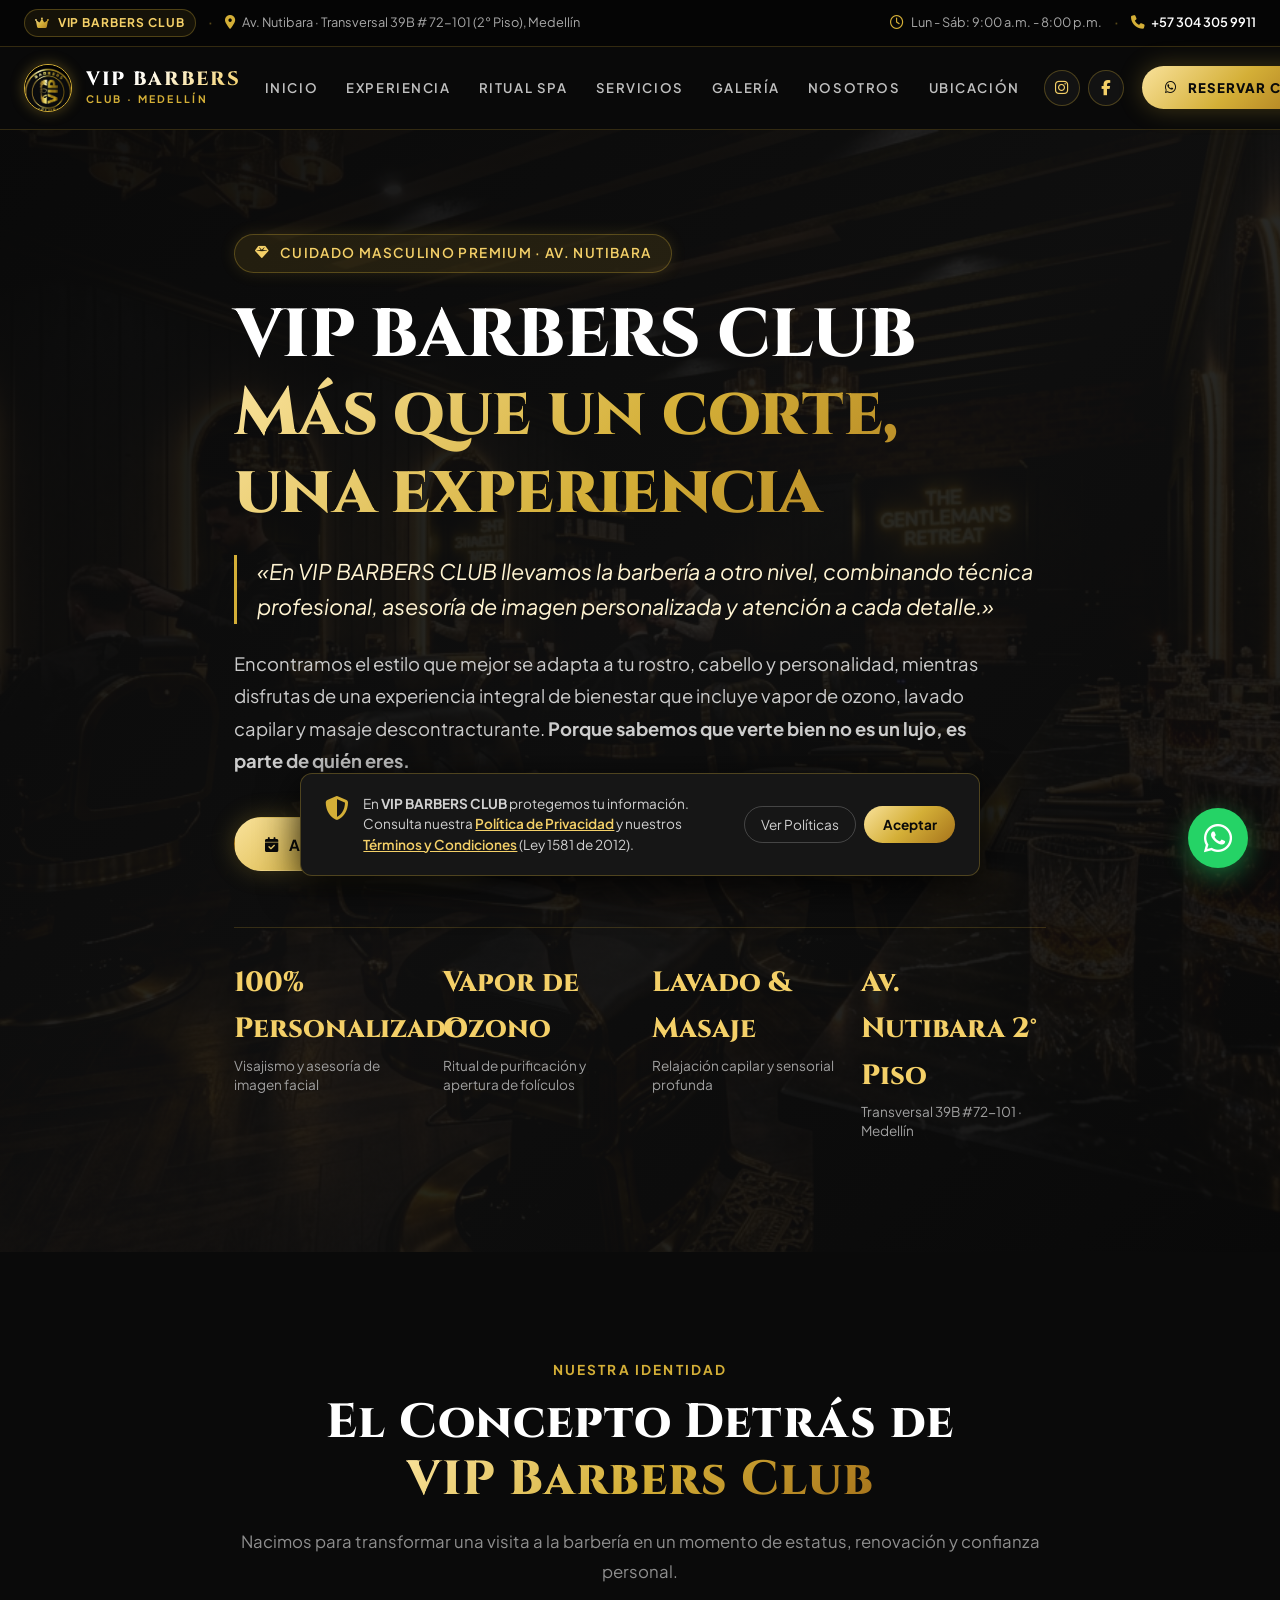
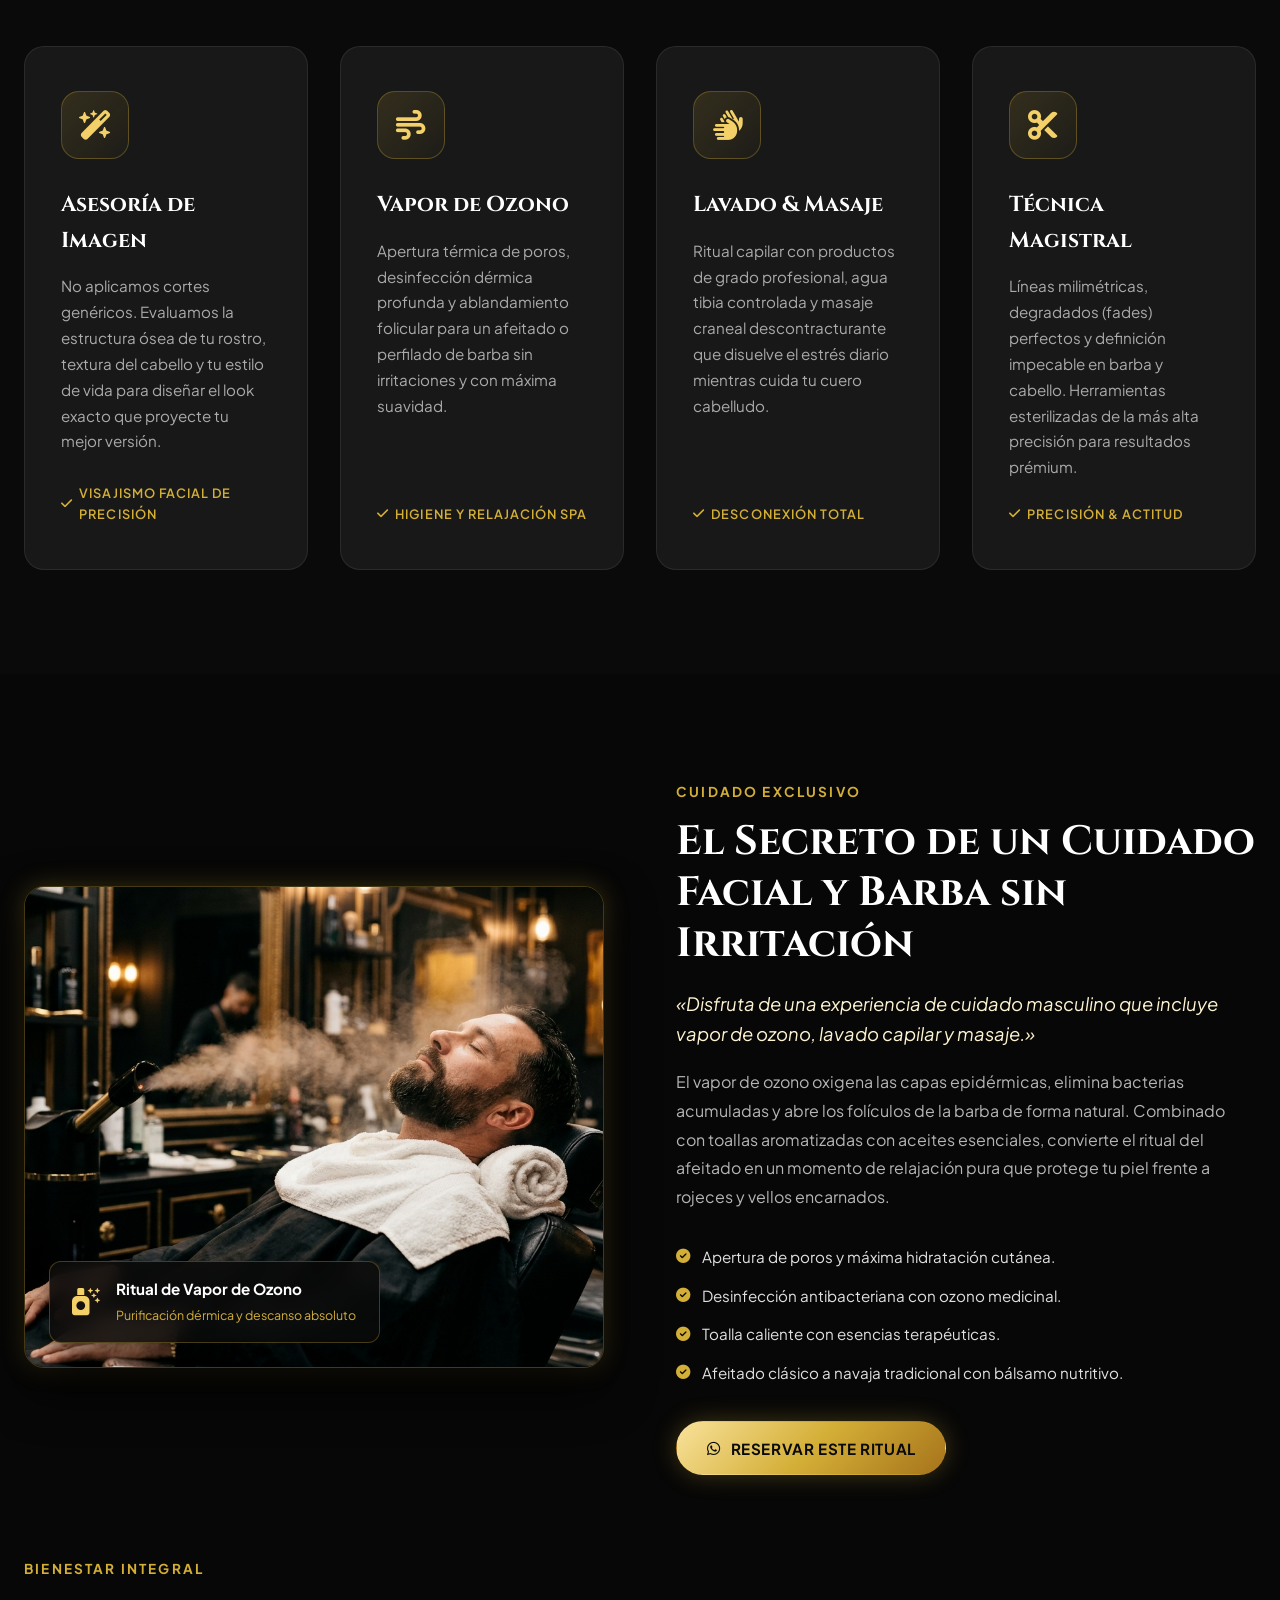
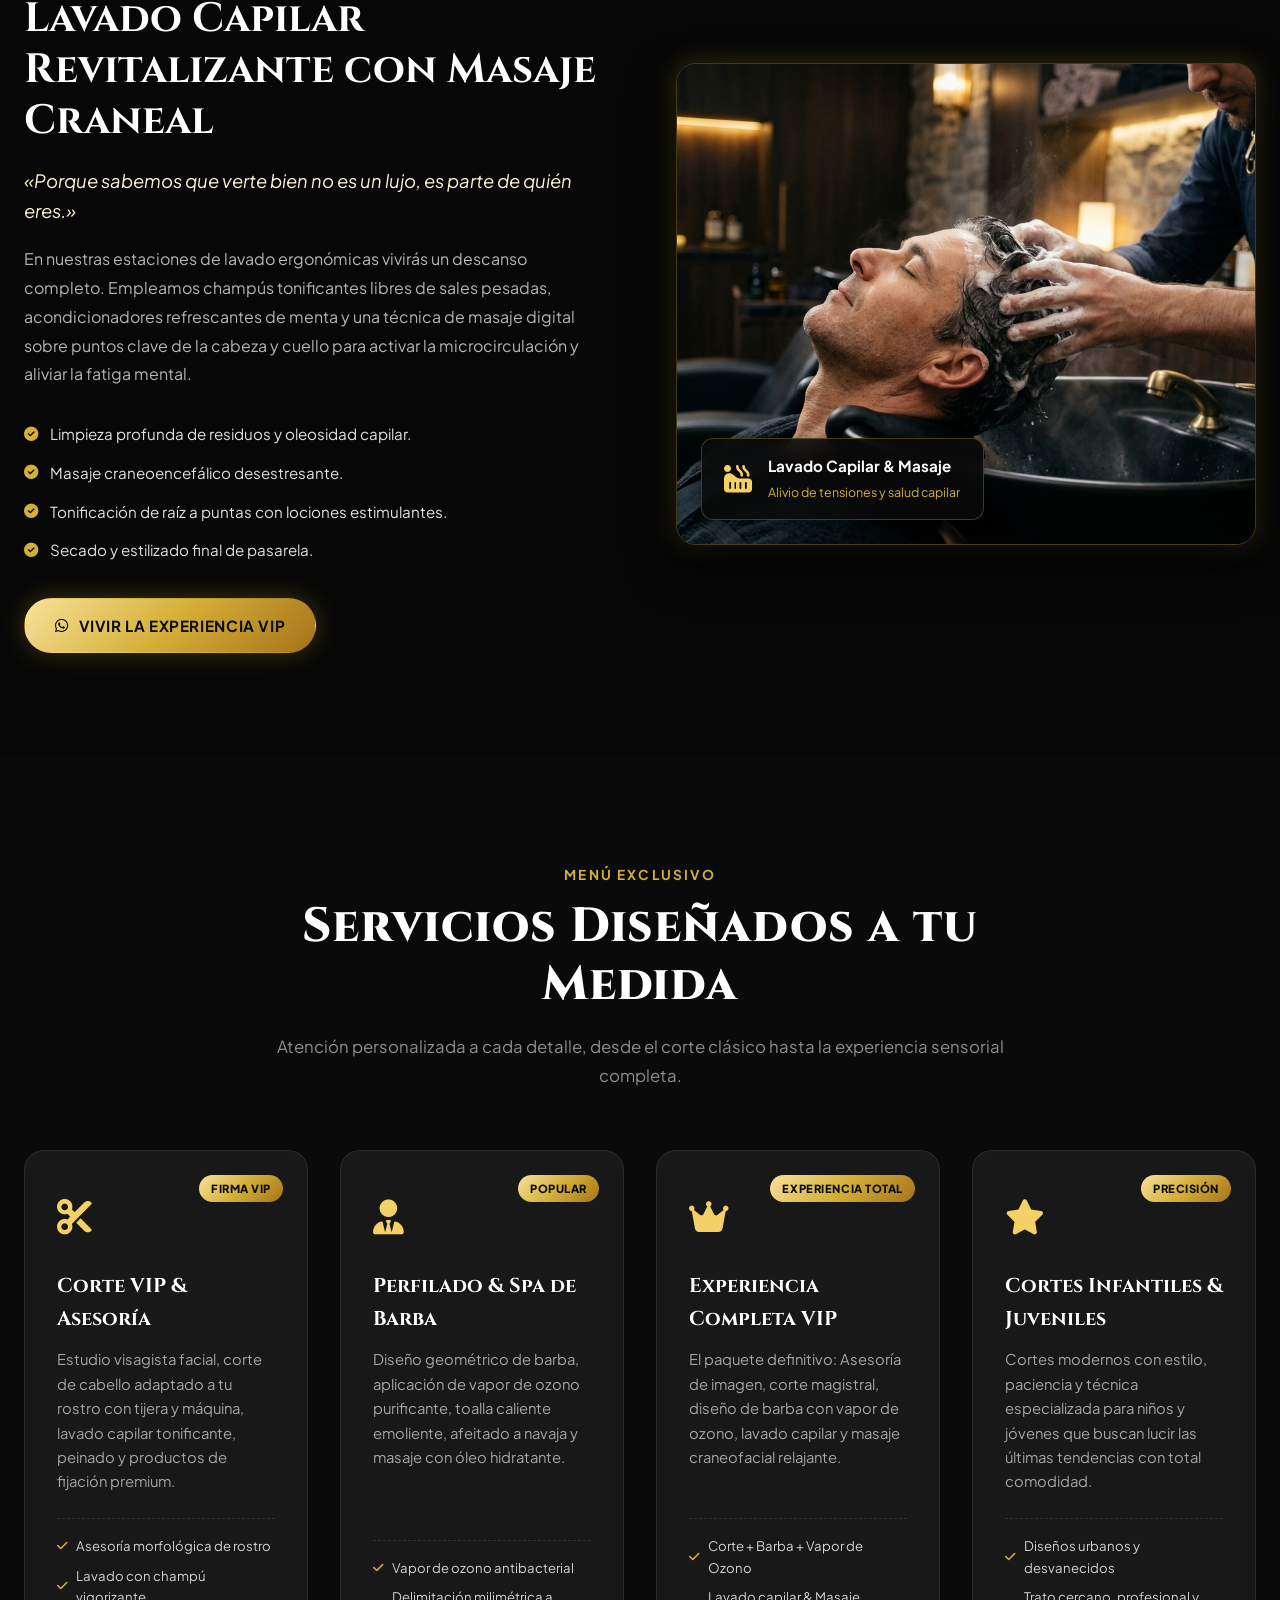
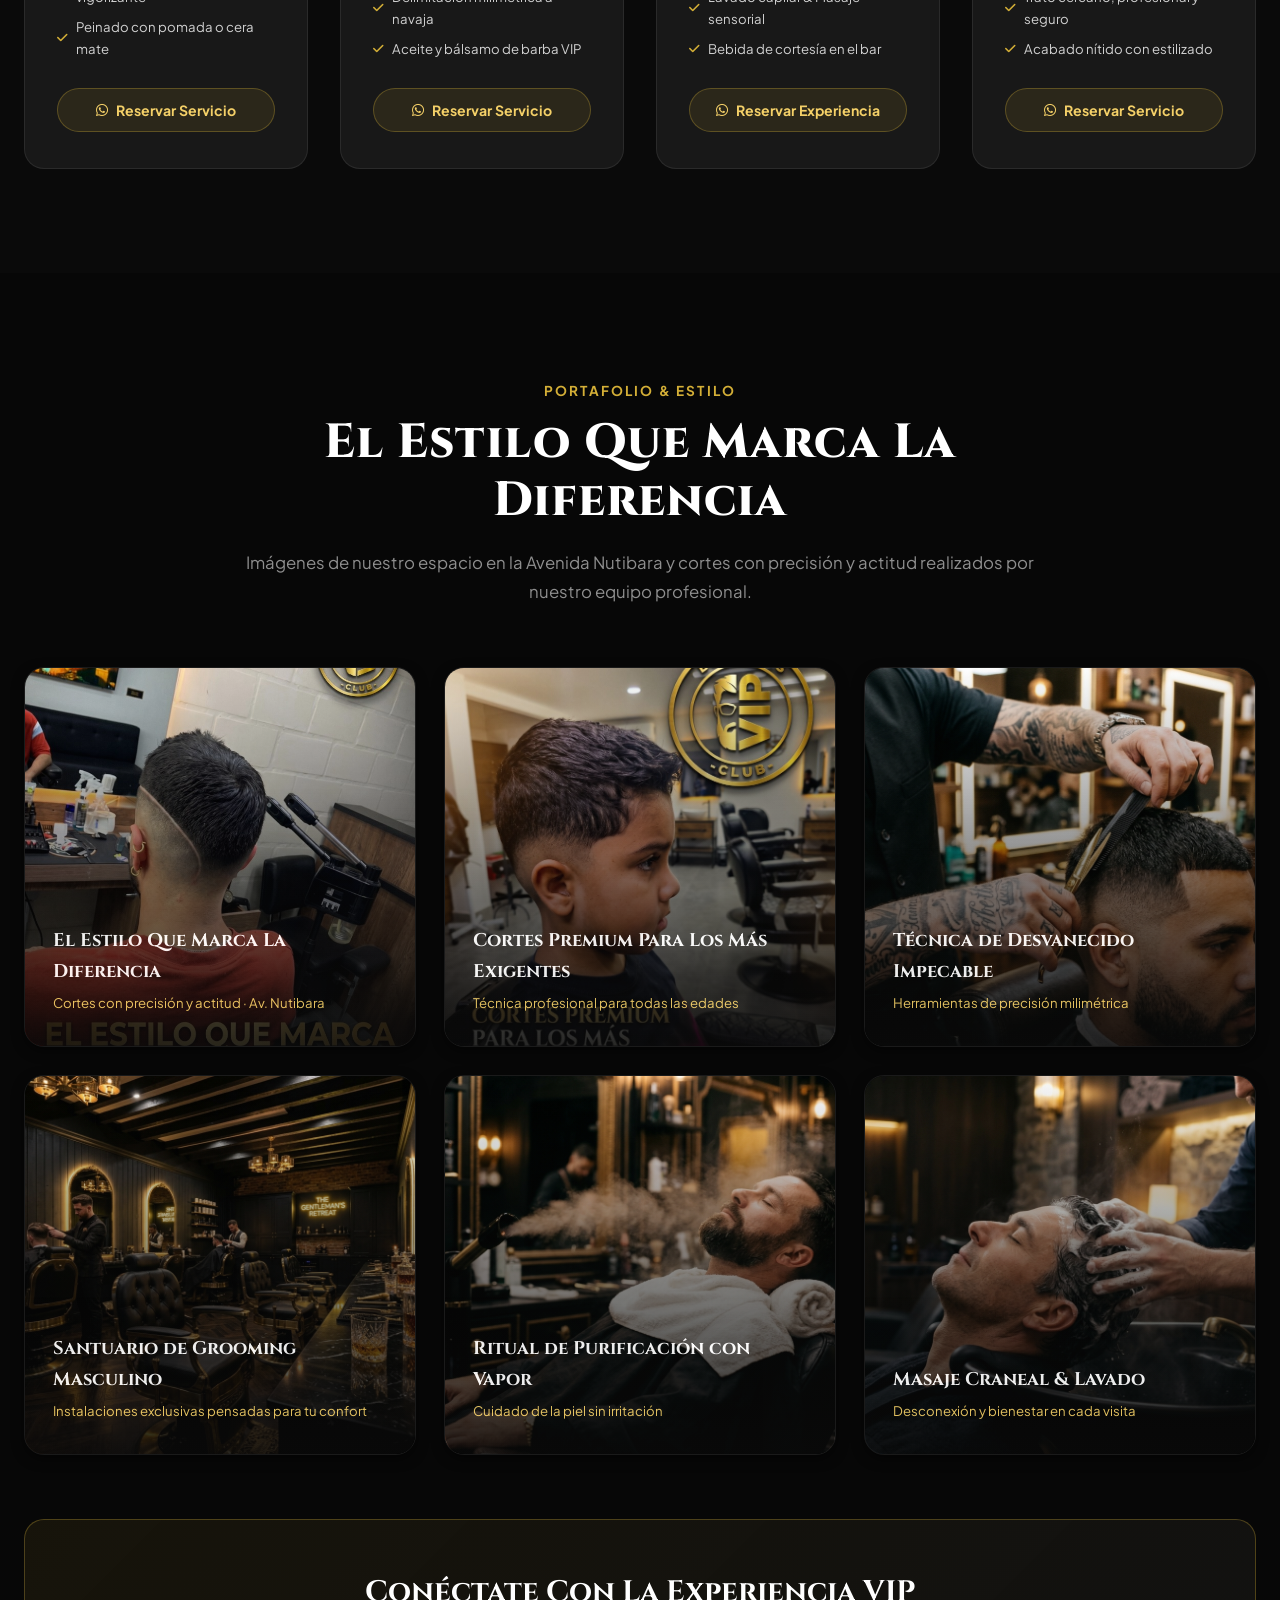
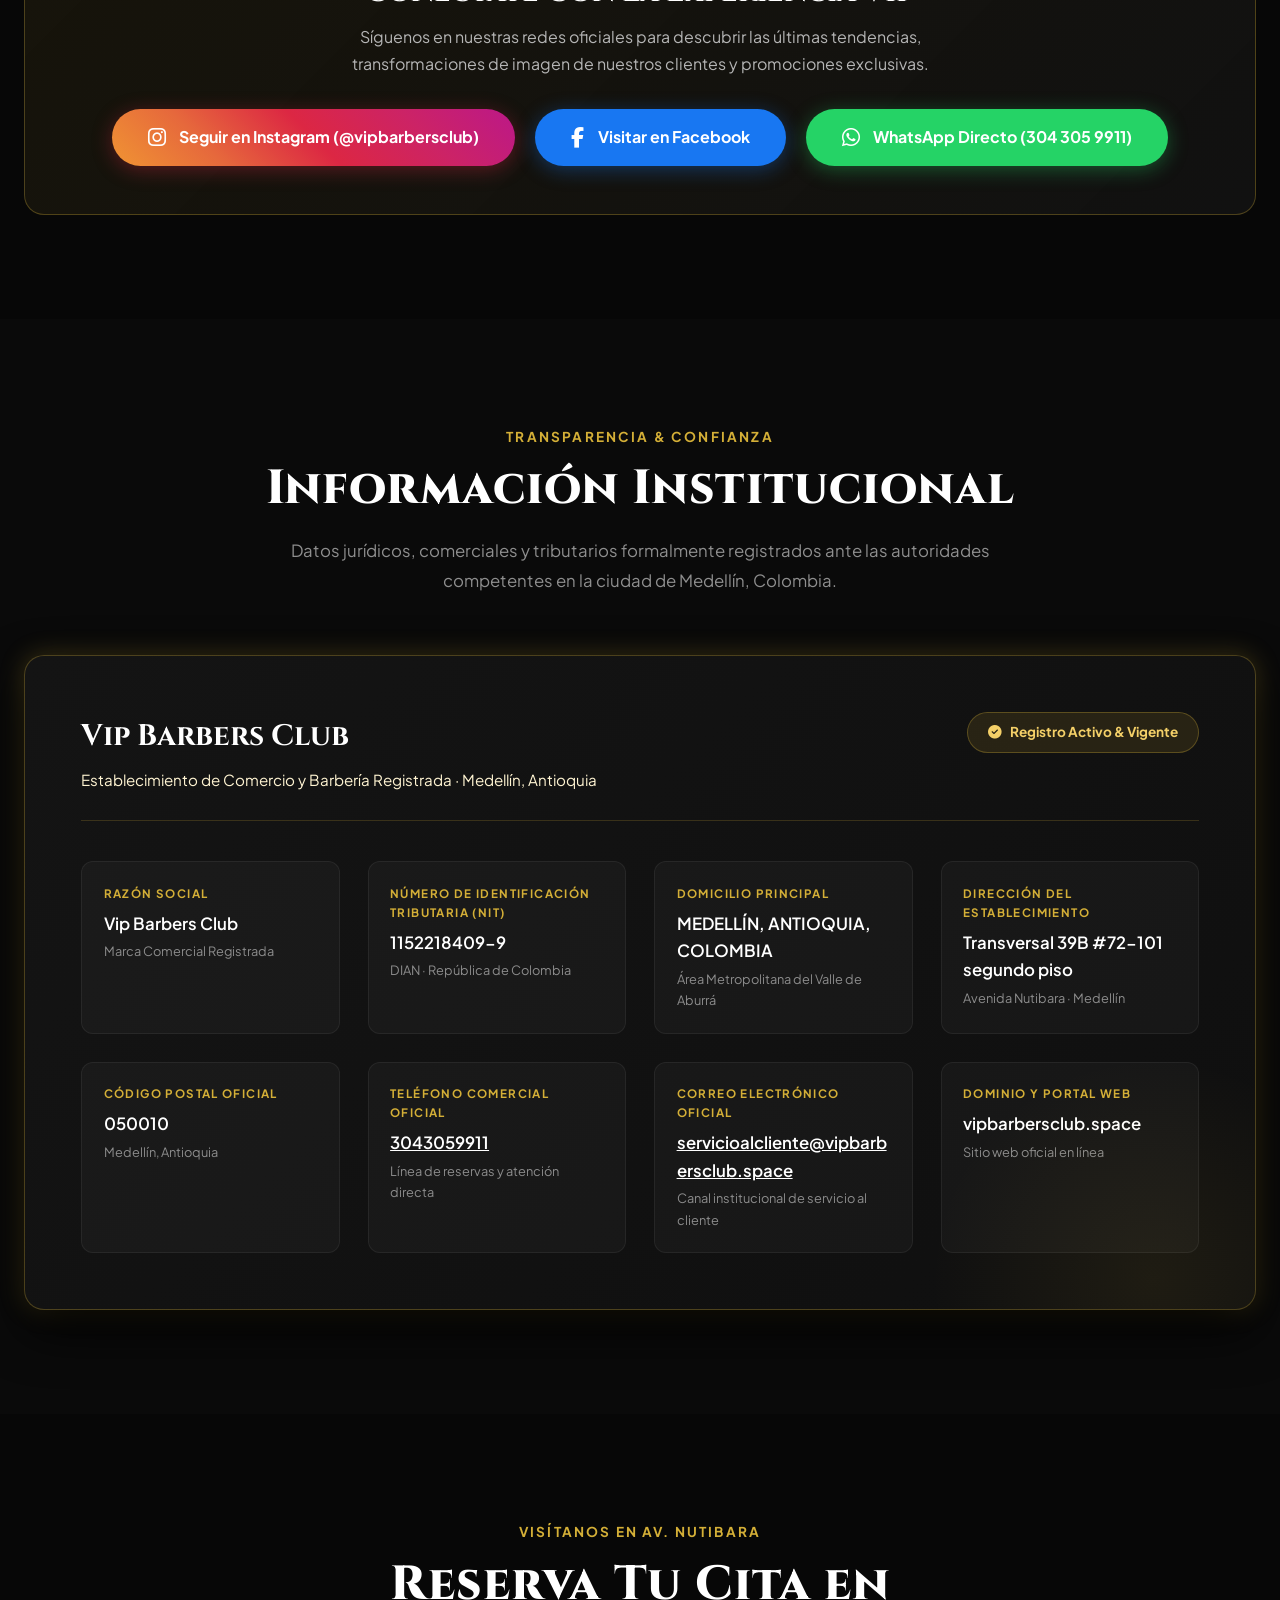
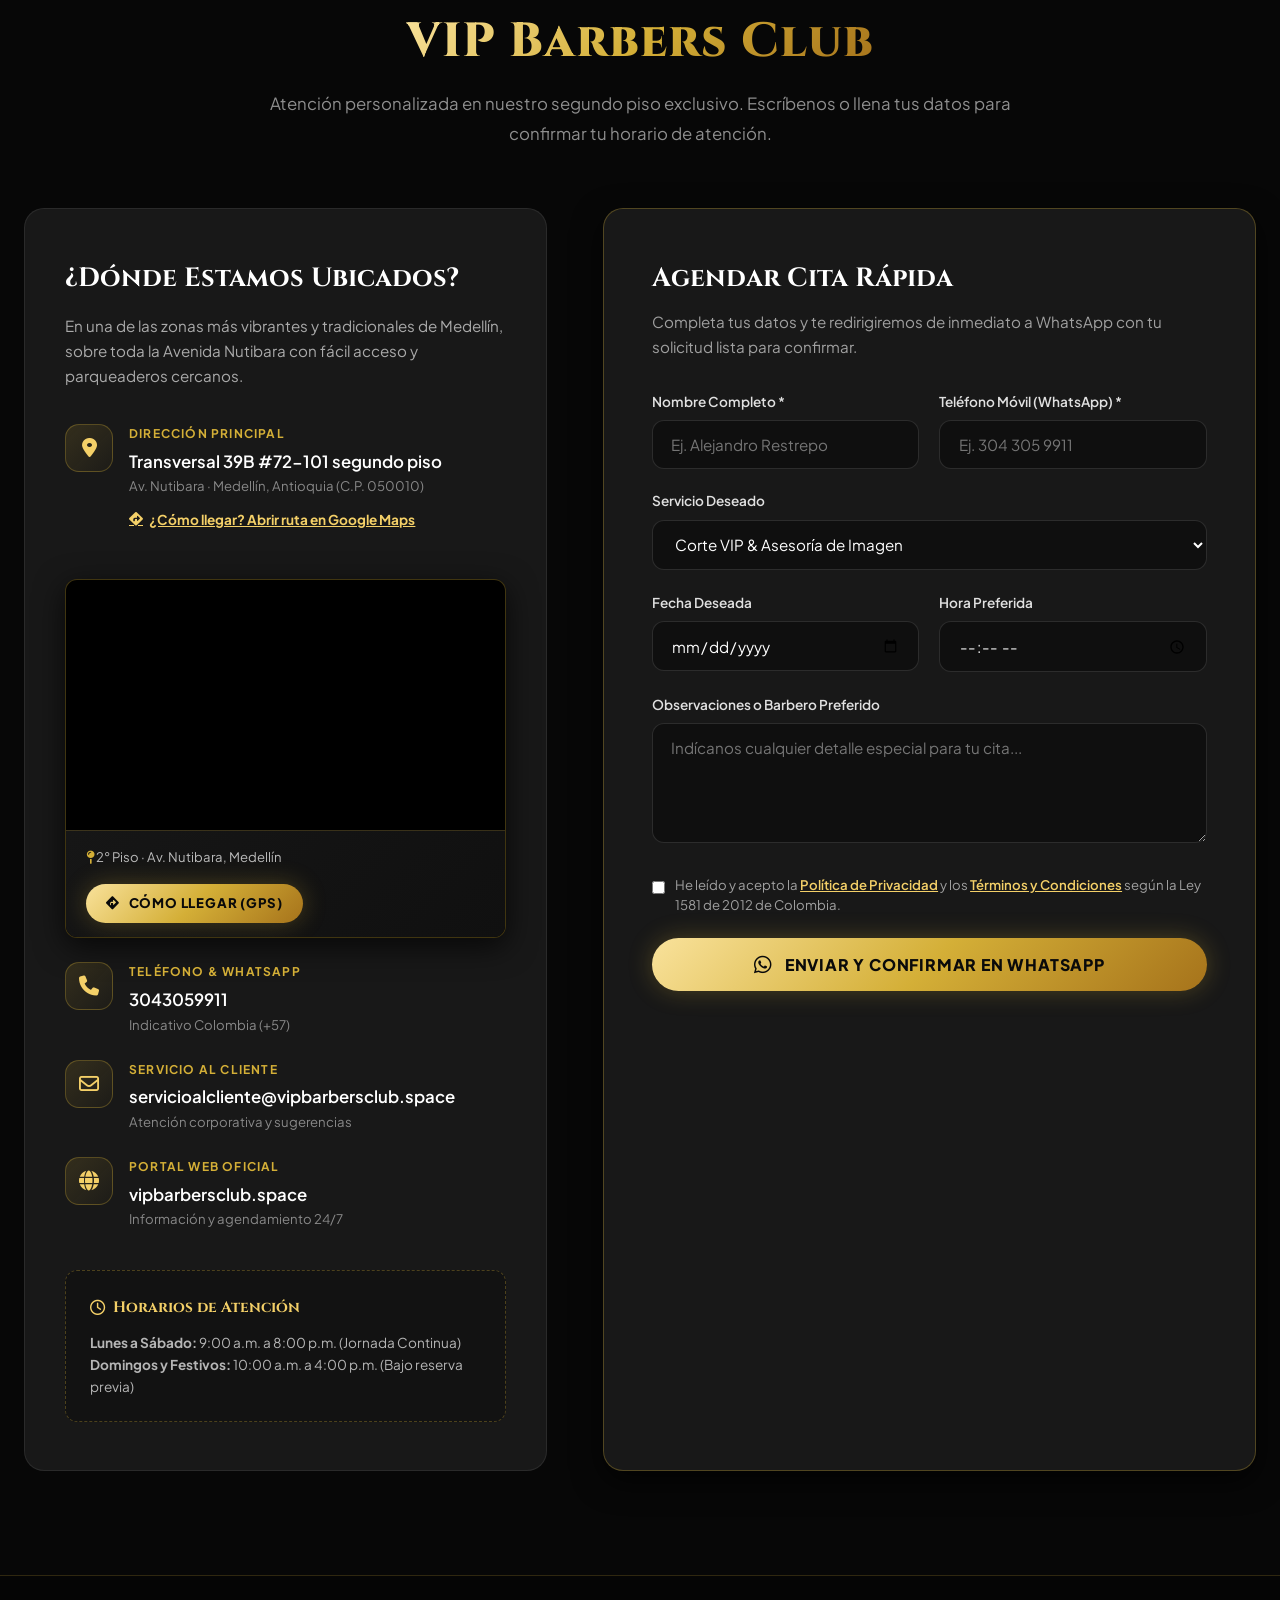
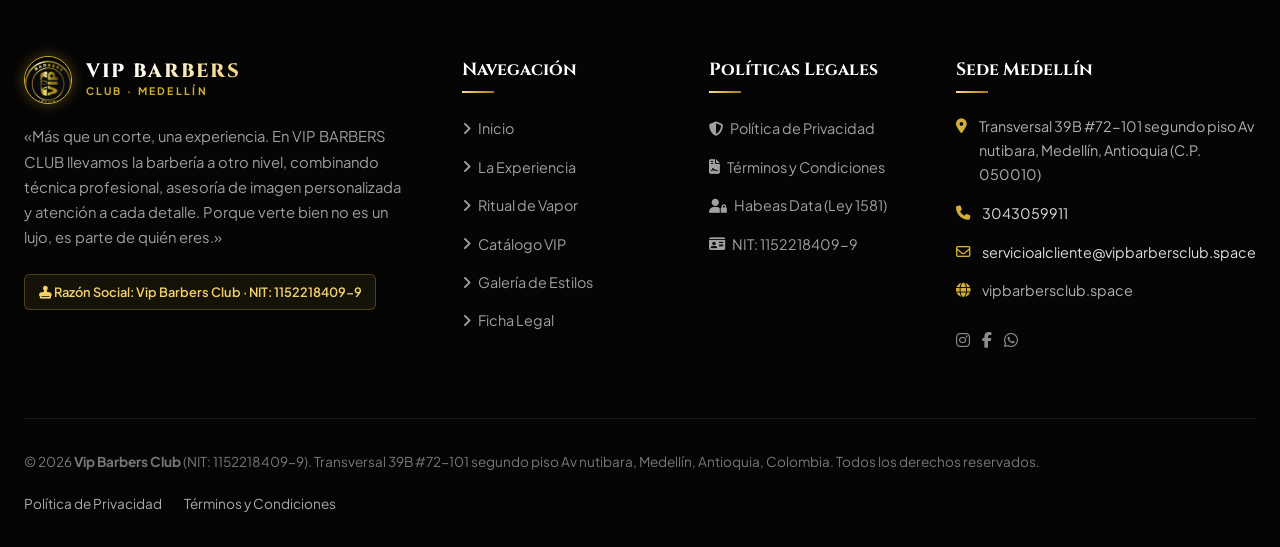
==== commit ece0df67: "Fix address formatting in top-bar" ====
--- a/index.html
+++ b/index.html
@@ -36,7 +36,7 @@
             <div class="top-bar-left">
                 <span class="top-pill"><i class="fa-solid fa-crown text-gold"></i> VIP BARBERS CLUB</span>
                 <span class="top-divider">·</span>
-                <span class="top-address"><i class="fa-solid fa-location-dot"></i> Av. Nutibara · Transversal 39B #72-101 (2° Piso), Medellín</span>
+                <span class="top-address"><i class="fa-solid fa-location-dot"></i> Av. Nutibara · Transversal 39B # 72-101 (2° Piso), Medellín</span>
             </div>
             <div class="top-bar-right">
                 <span class="top-hours"><i class="fa-regular fa-clock"></i> Lun - Sáb: 9:00 a.m. - 8:00 p.m.</span>
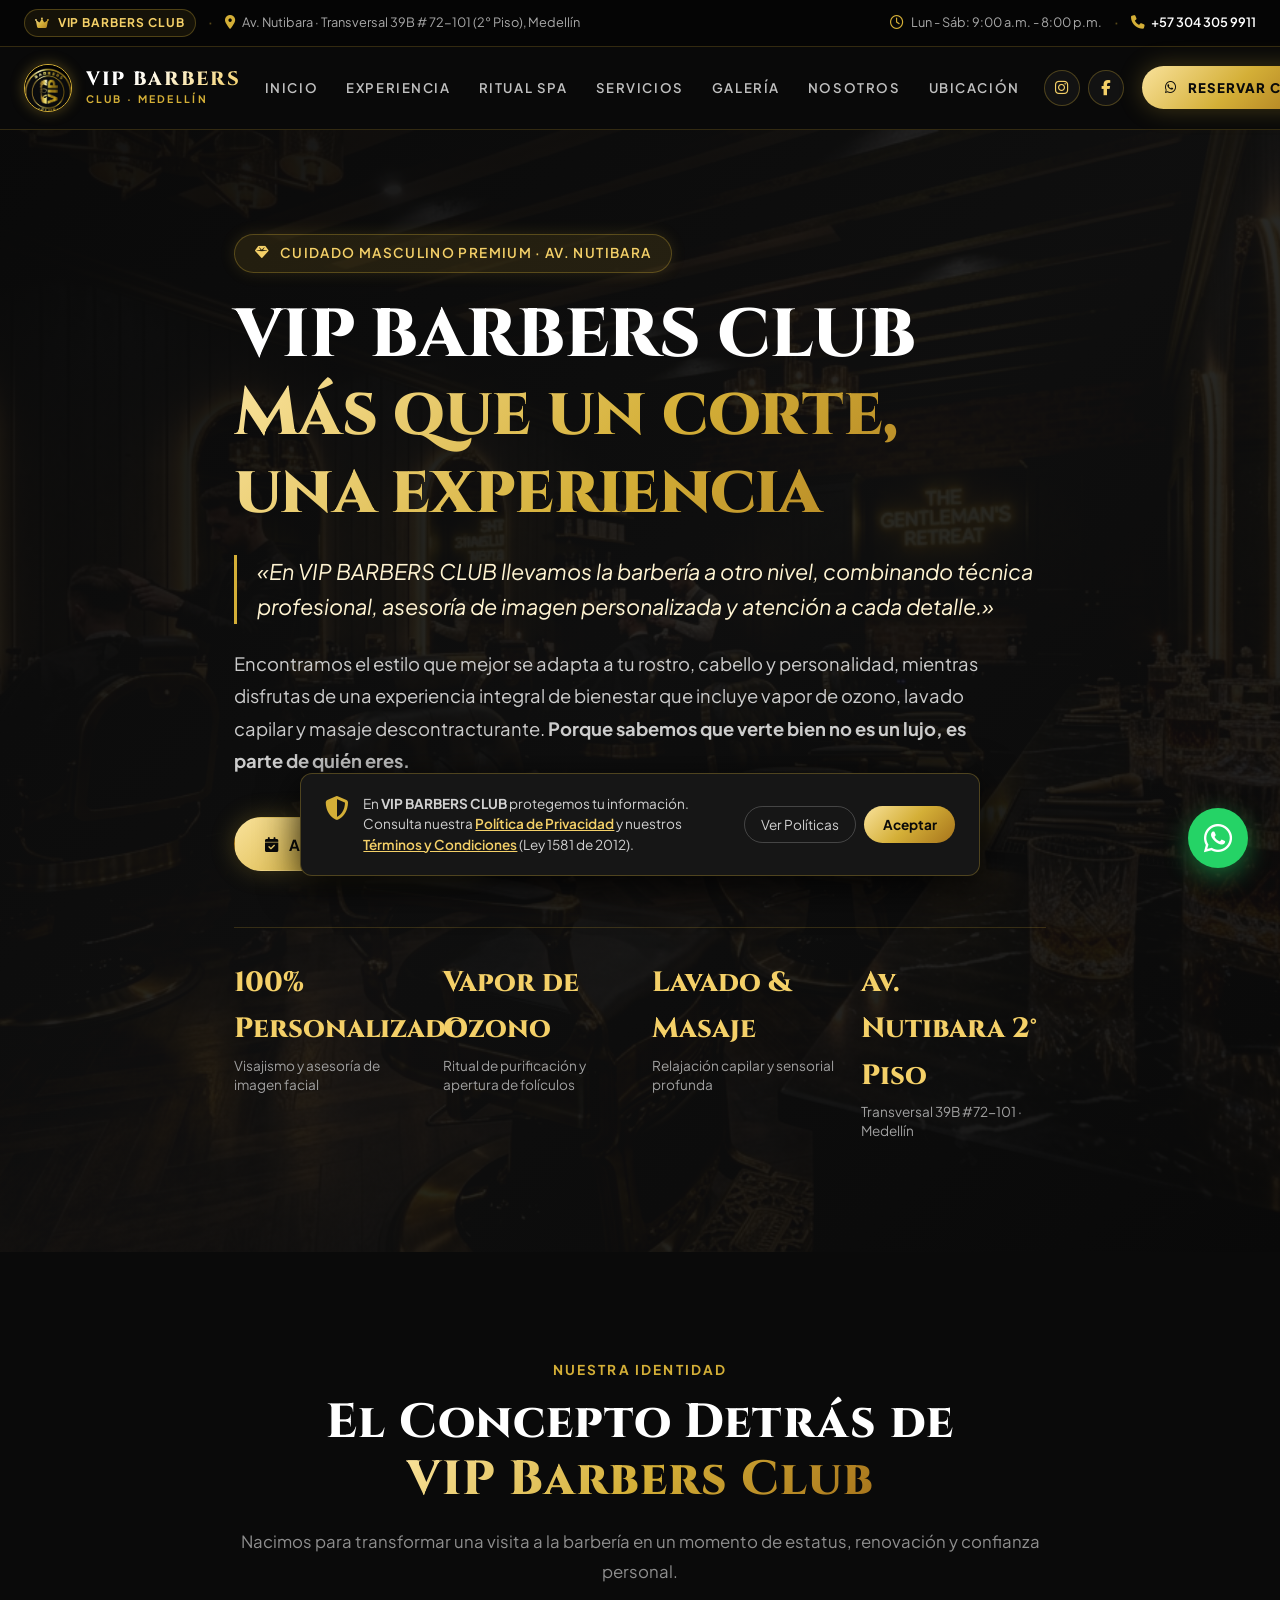
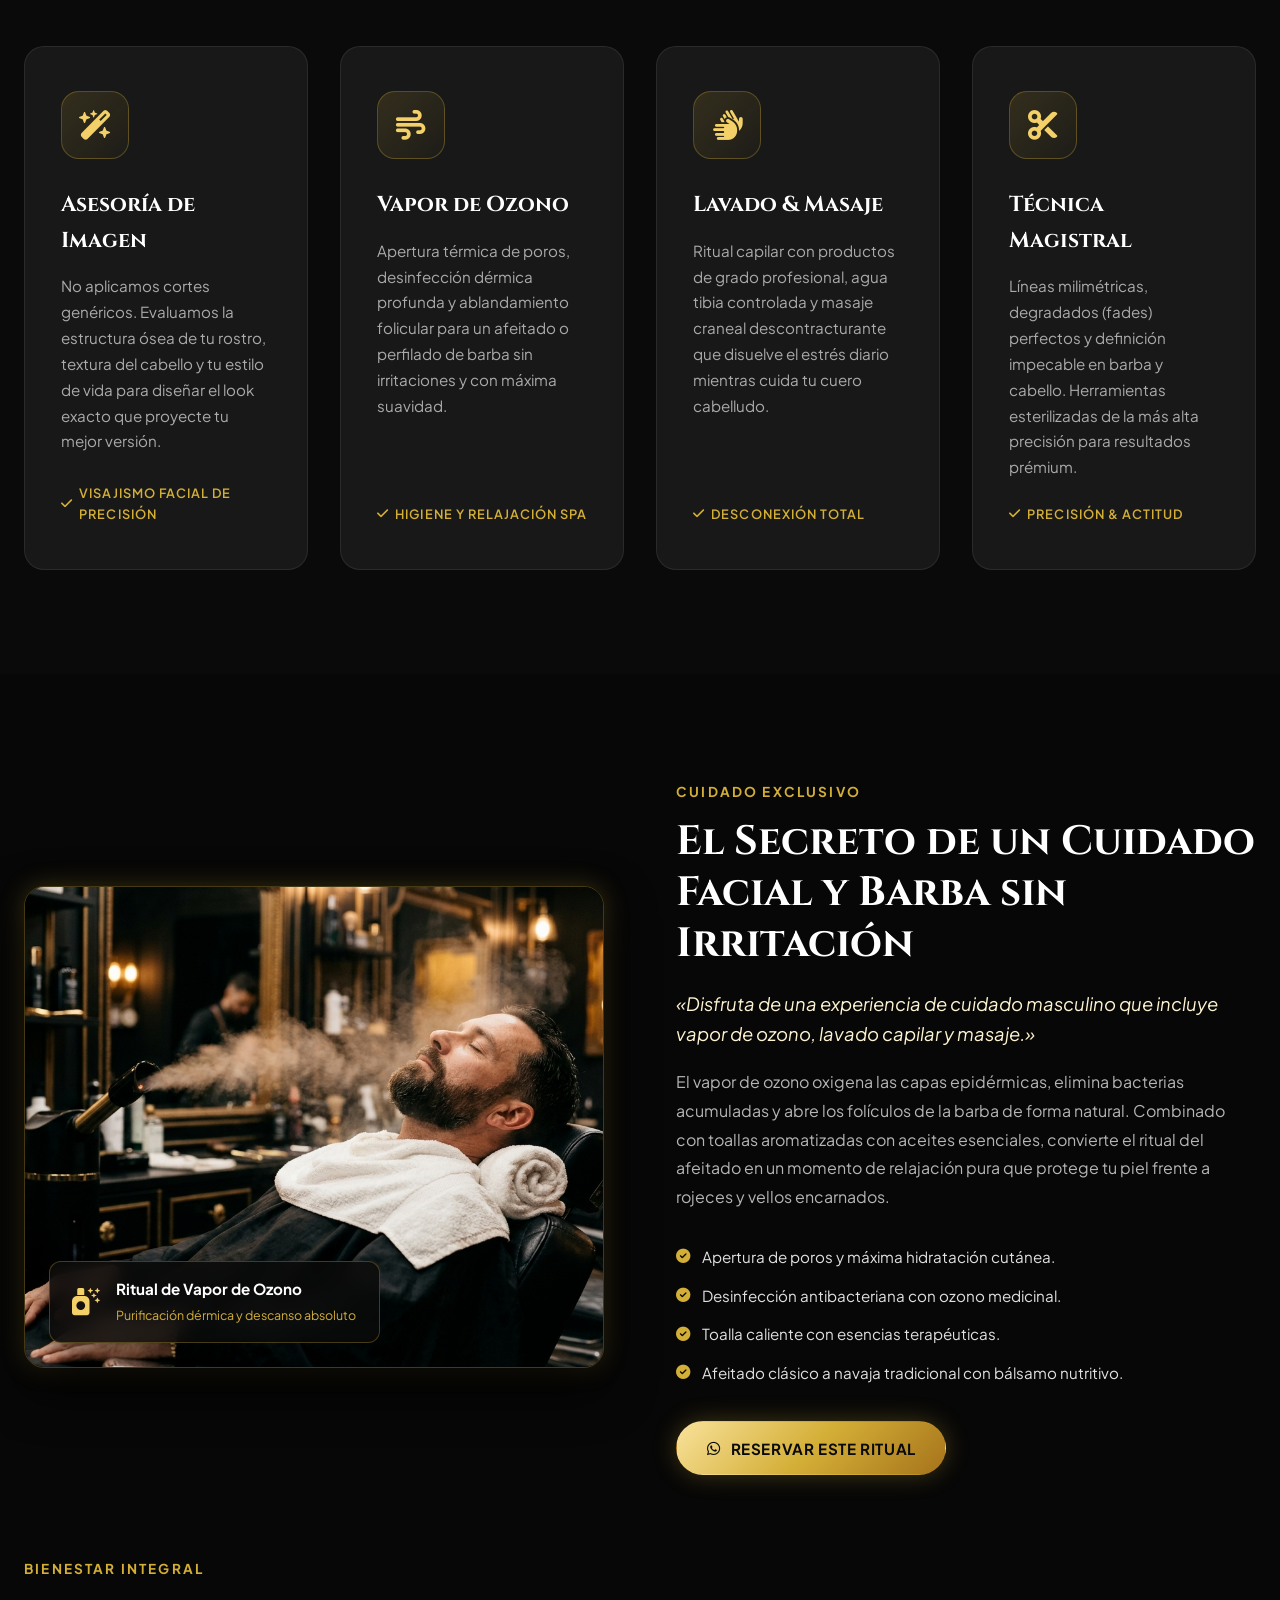
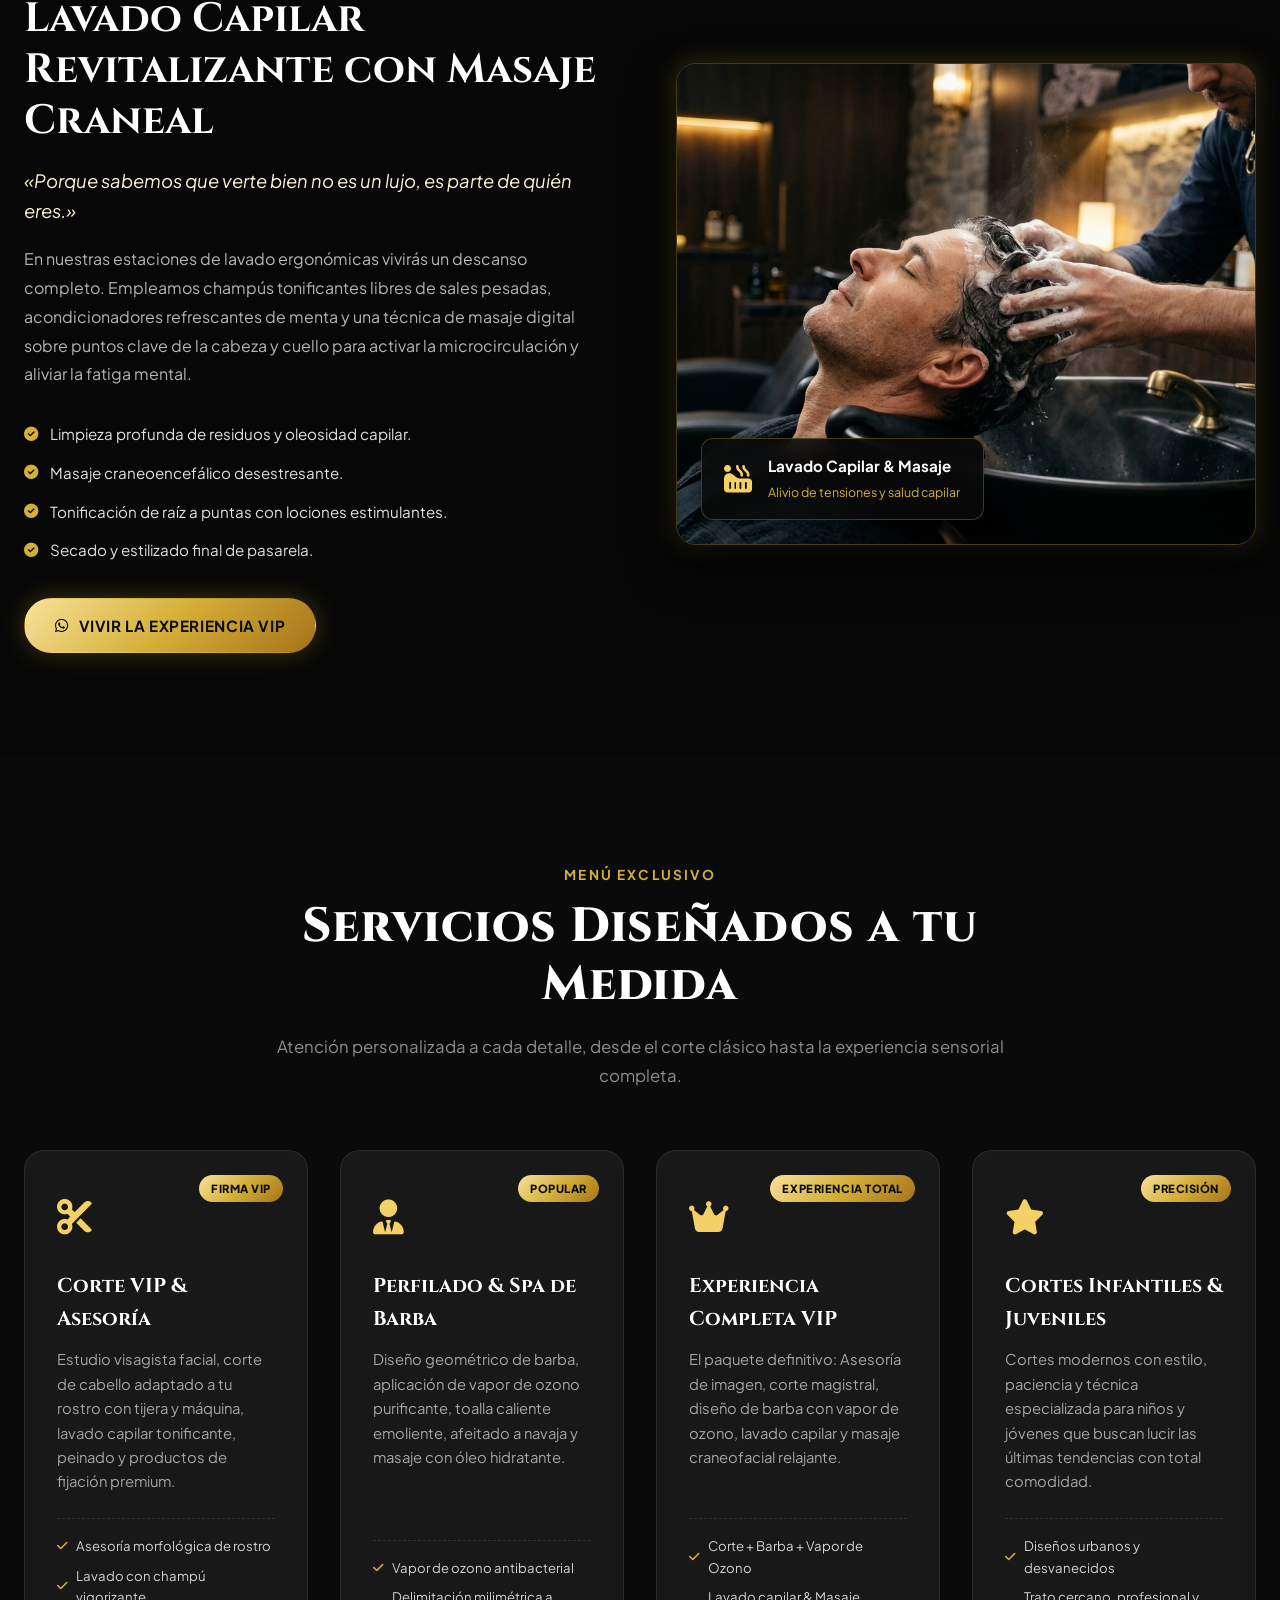
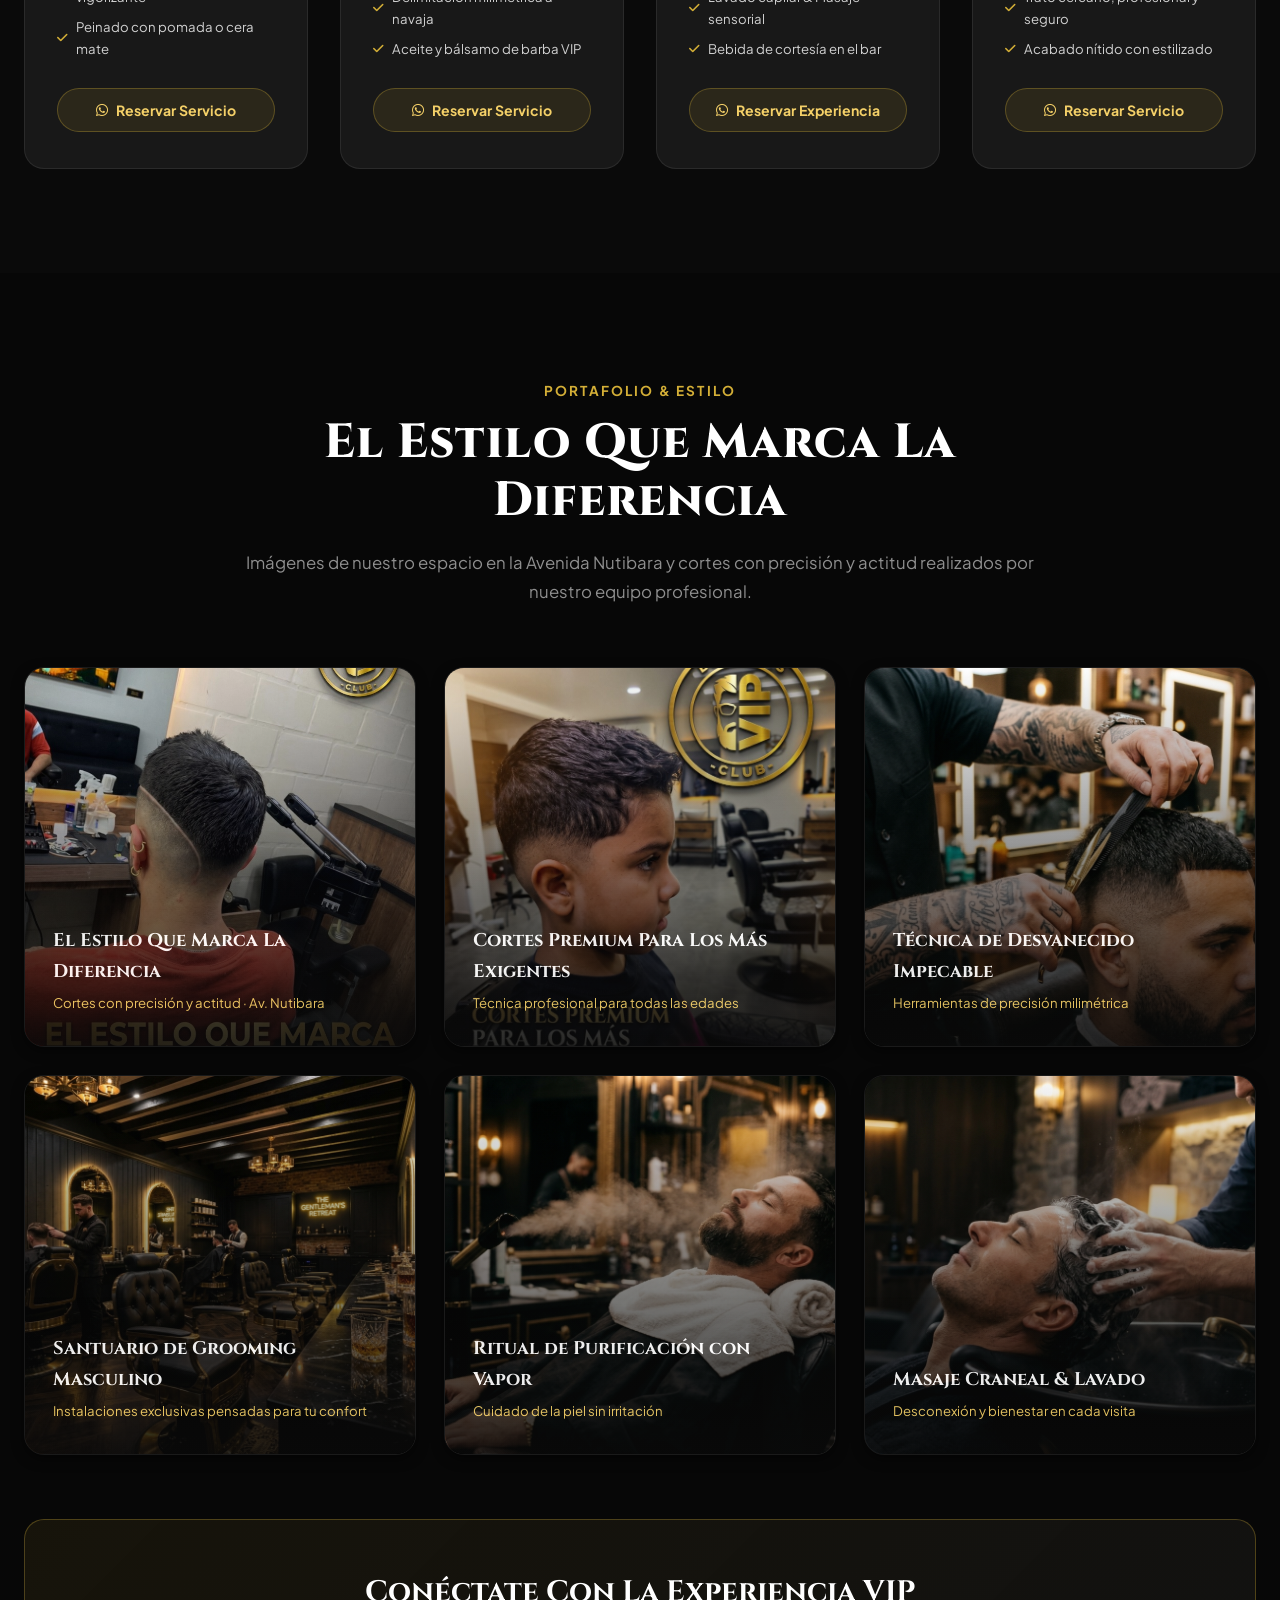
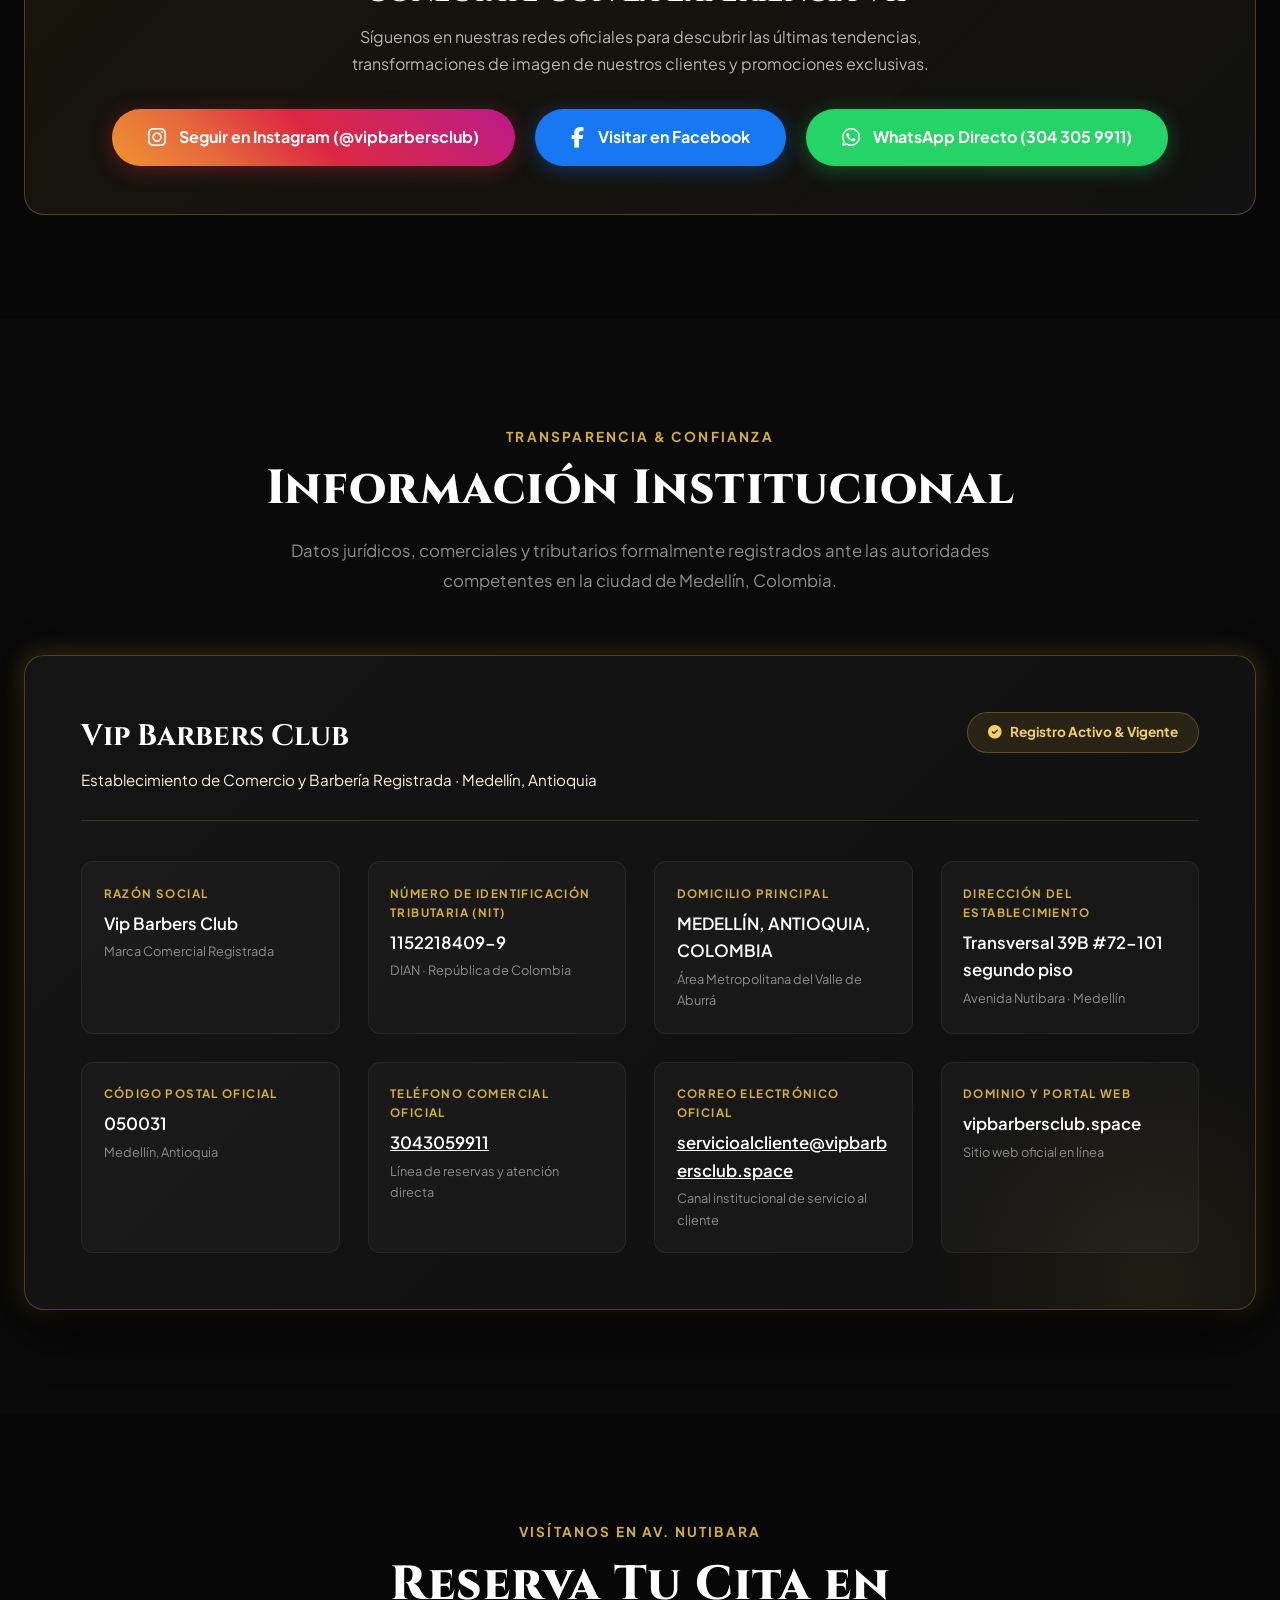
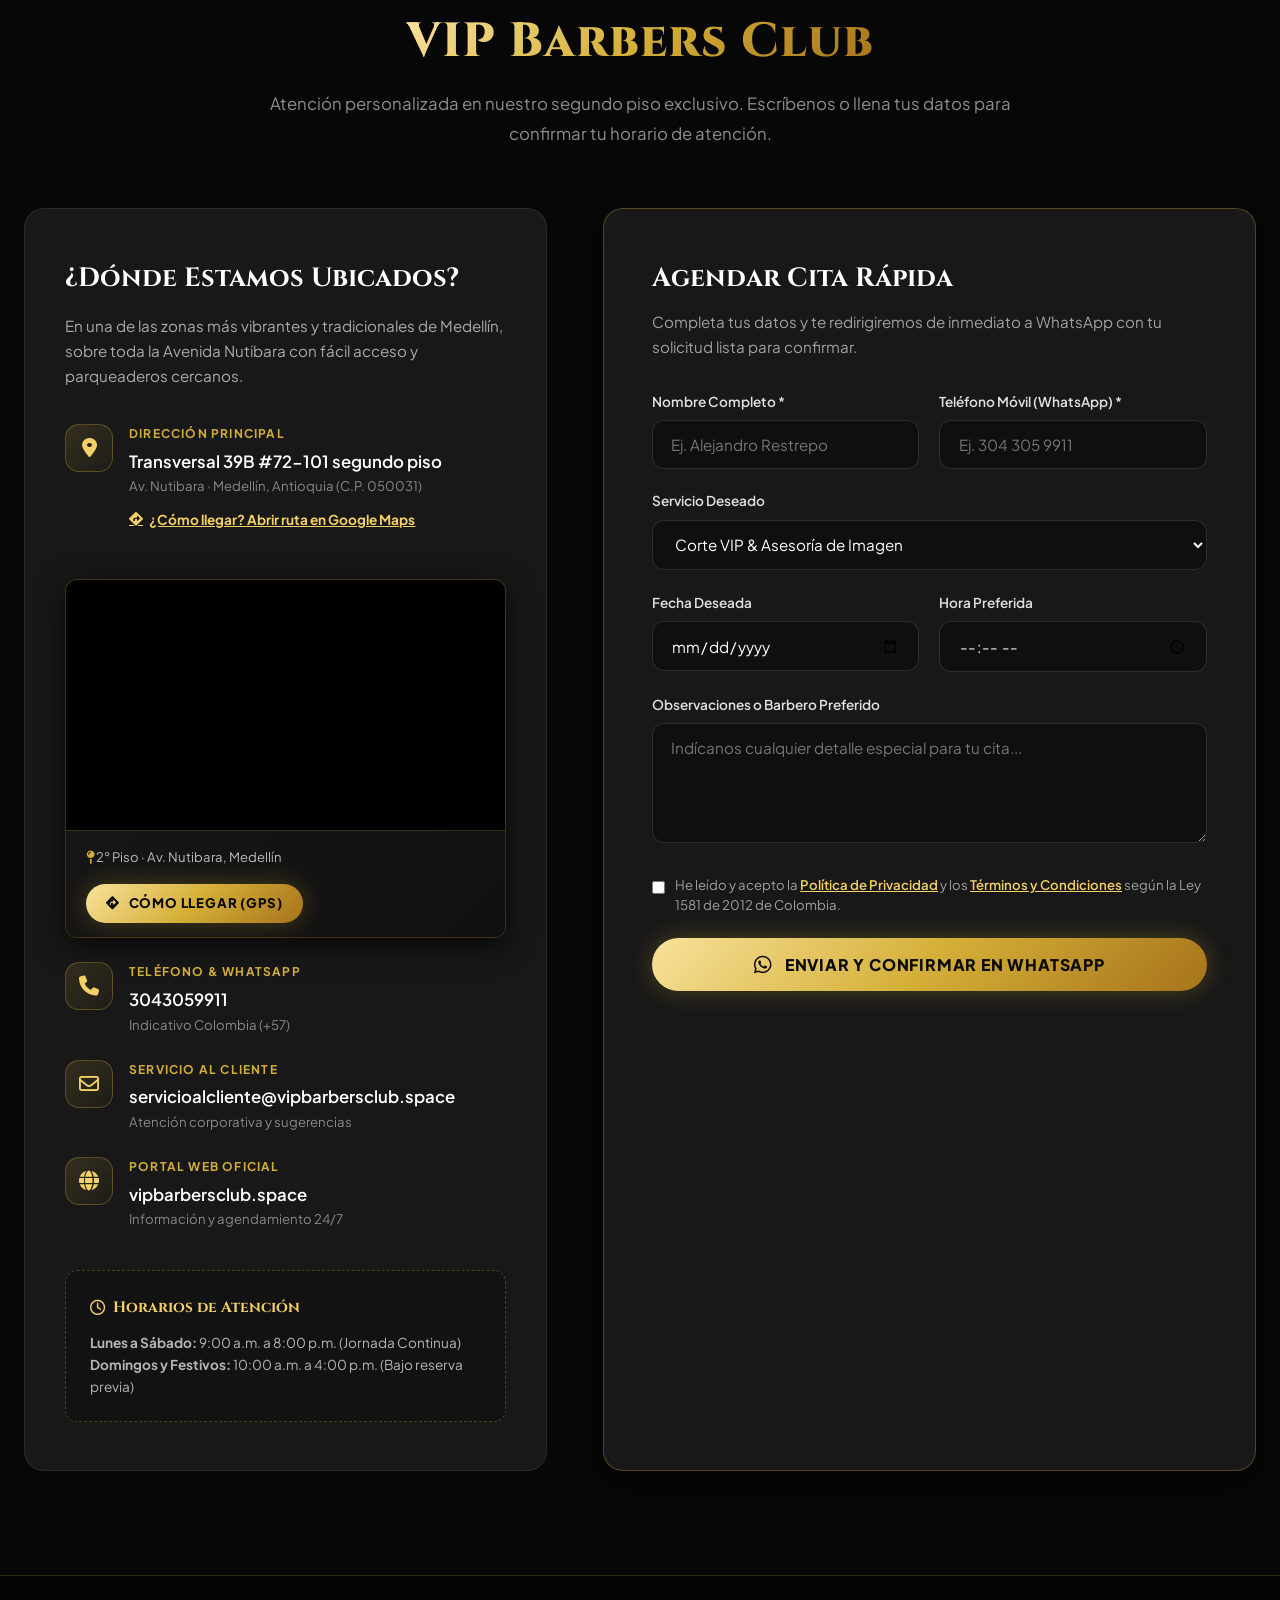
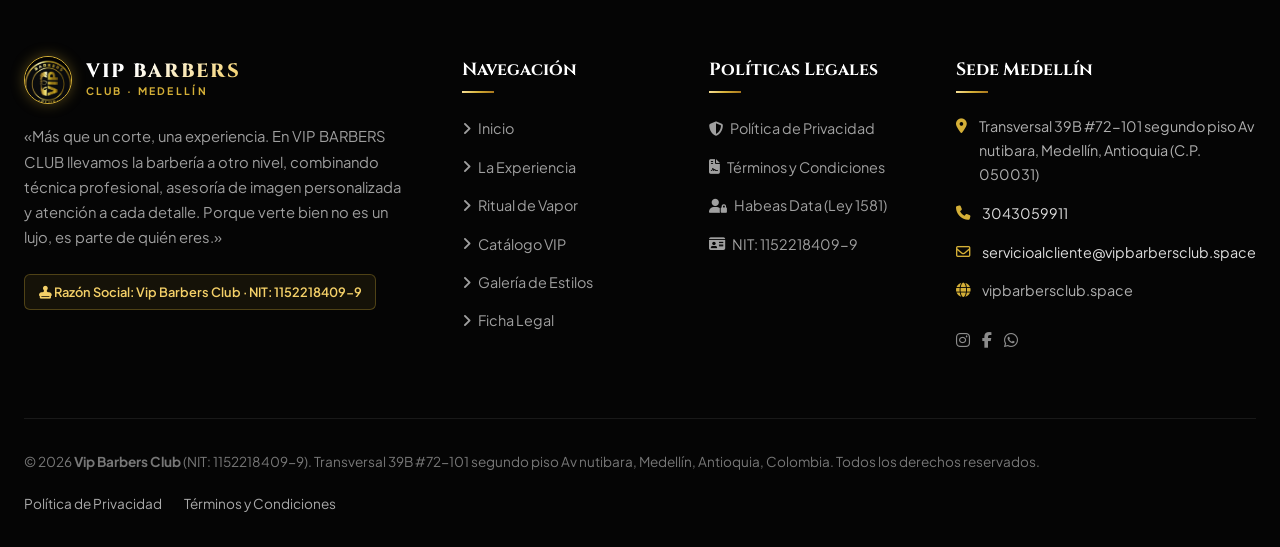
==== commit a65dbdfd: "Actualizar codigo postal a 050031 en index, admin, terminos, privacidad y script de migracion" ====
--- a/index.html
+++ b/index.html
@@ -549,7 +549,7 @@
 
                     <div class="legal-item">
                         <span class="legal-item-label">Código Postal Oficial</span>
-                        <div class="legal-item-value">050010</div>
+                        <div class="legal-item-value postal-code-val">050031</div>
                         <div class="legal-item-sub">Medellín, Antioquia</div>
                     </div>
 
@@ -602,7 +602,7 @@
                             <div>
                                 <strong>Dirección Principal</strong>
                                 <span>Transversal 39B #72-101 segundo piso</span>
-                                <p style="font-size: 0.825rem; color: #888; margin: 0 0 0.5rem 0;">Av. Nutibara · Medellín, Antioquia (C.P. 050010)</p>
+                                <p style="font-size: 0.825rem; color: #888; margin: 0 0 0.5rem 0;">Av. Nutibara · Medellín, Antioquia (C.P. 050031)</p>
                                 <a href="https://www.google.com/maps/dir/?api=1&destination=Transversal+39B+%2372-101%2C+Av+Nutibara%2C+Medellin%2C+Antioquia" target="_blank" rel="noopener noreferrer" style="display: inline-flex; align-items: center; gap: 0.4rem; color: var(--gold-light); font-size: 0.85rem; font-weight: 700; text-decoration: underline;">
                                     <i class="fa-solid fa-diamond-turn-right"></i> ¿Cómo llegar? Abrir ruta en Google Maps
                                 </a>
@@ -780,7 +780,7 @@
                     <ul class="footer-contact-list">
                         <li>
                             <i class="fa-solid fa-location-dot"></i>
-                            <span>Transversal 39B #72-101 segundo piso Av nutibara, Medellín, Antioquia (C.P. 050010)</span>
+                            <span>Transversal 39B #72-101 segundo piso Av nutibara, Medellín, Antioquia (C.P. 050031)</span>
                         </li>
                         <li>
                             <i class="fa-solid fa-phone"></i>
@@ -851,7 +851,7 @@
 
                 <h3>1. Identificación del Responsable del Tratamiento</h3>
                 <p>
-                    <strong>Vip Barbers Club</strong>, establecimiento identificado con el <strong>NIT 1152218409-9</strong>, con domicilio principal en la ciudad de <strong>MEDELLÍN, ANTIOQUIA, COLOMBIA</strong>; ubicado en la <strong>Transversal 39B #72-101 segundo piso Av nutibara</strong> (Código Postal <strong>050010</strong>); teléfono comercial <strong>3043059911</strong>, correo electrónico <strong>servicioalcliente@vipbarbersclub.space</strong> y portal web <strong>vipbarbersclub.space</strong>, es el responsable del tratamiento de los datos personales suministrados por sus clientes y usuarios.
+                    <strong>Vip Barbers Club</strong>, establecimiento identificado con el <strong>NIT 1152218409-9</strong>, con domicilio principal en la ciudad de <strong>MEDELLÍN, ANTIOQUIA, COLOMBIA</strong>; ubicado en la <strong>Transversal 39B #72-101 segundo piso Av nutibara</strong> (Código Postal <strong>050031</strong>); teléfono comercial <strong>3043059911</strong>, correo electrónico <strong>servicioalcliente@vipbarbersclub.space</strong> y portal web <strong>vipbarbersclub.space</strong>, es el responsable del tratamiento de los datos personales suministrados por sus clientes y usuarios.
                 </p>
 
                 <h3>2. Marco Normativo</h3>
@@ -890,7 +890,7 @@
                     <strong>Canal Oficial de Protección de Datos:</strong>
                     <p><strong>Razón Social:</strong> Vip Barbers Club</p>
                     <p><strong>NIT:</strong> 1152218409-9</p>
-                    <p><strong>Dirección:</strong> Transversal 39B #72-101 segundo piso Av nutibara, Medellín, Antioquia (C.P. 050010)</p>
+                    <p><strong>Dirección:</strong> Transversal 39B #72-101 segundo piso Av nutibara, Medellín, Antioquia (C.P. 050031)</p>
                     <p><strong>Correo electrónico:</strong> <a href="mailto:servicioalcliente@vipbarbersclub.space">servicioalcliente@vipbarbersclub.space</a></p>
                     <p><strong>Teléfono:</strong> 3043059911</p>
                 </div>
@@ -947,7 +947,7 @@
                 <div class="modal-contact-box">
                     <strong>Atención a Requerimientos Legales:</strong>
                     <p><strong>Establecimiento:</strong> Vip Barbers Club (NIT: 1152218409-9)</p>
-                    <p><strong>Ubicación:</strong> Transversal 39B #72-101 segundo piso Av nutibara, Medellín, Antioquia (C.P. 050010)</p>
+                    <p><strong>Ubicación:</strong> Transversal 39B # 72-101 segundo piso Av nutibara, Medellín, Antioquia (C.P. 050031)</p>
                     <p><strong>Correo electrónico:</strong> <a href="mailto:servicioalcliente@vipbarbersclub.space">servicioalcliente@vipbarbersclub.space</a></p>
                     <p><strong>Teléfono:</strong> 3043059911</p>
                 </div>
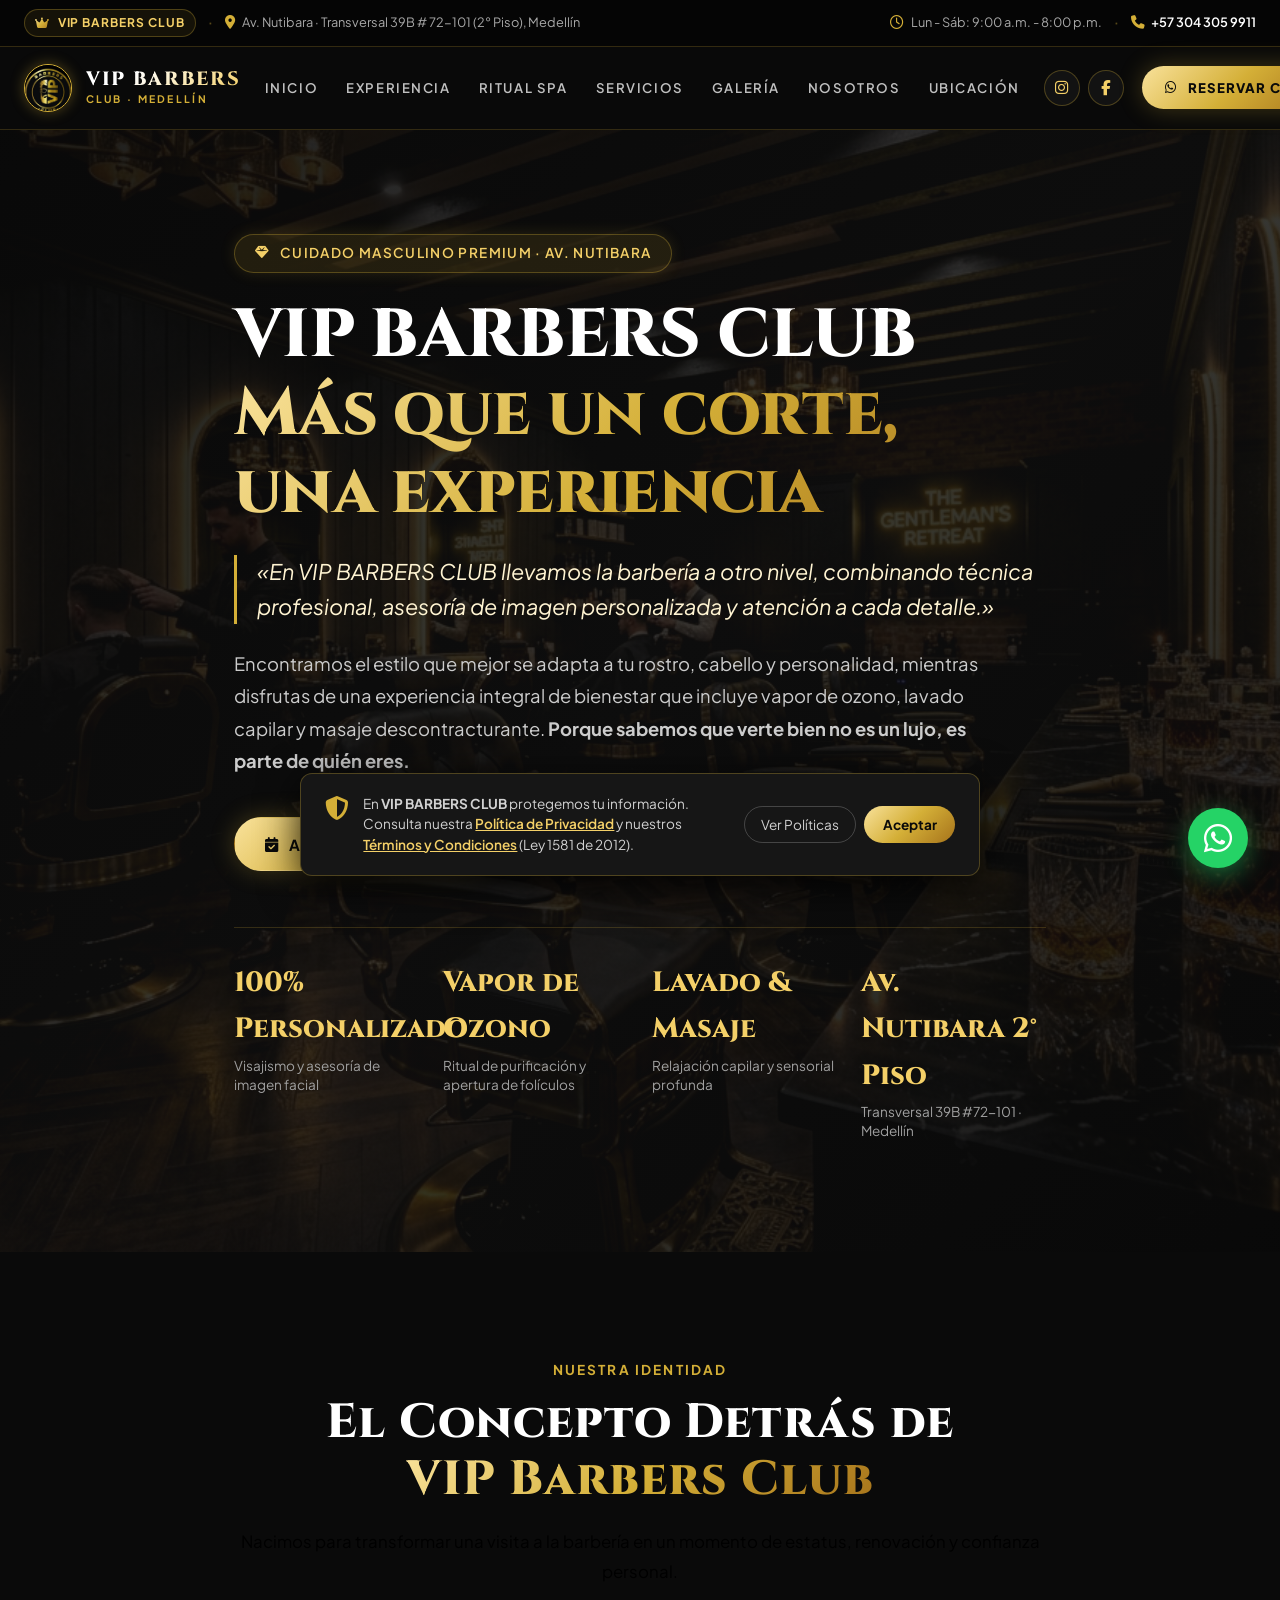
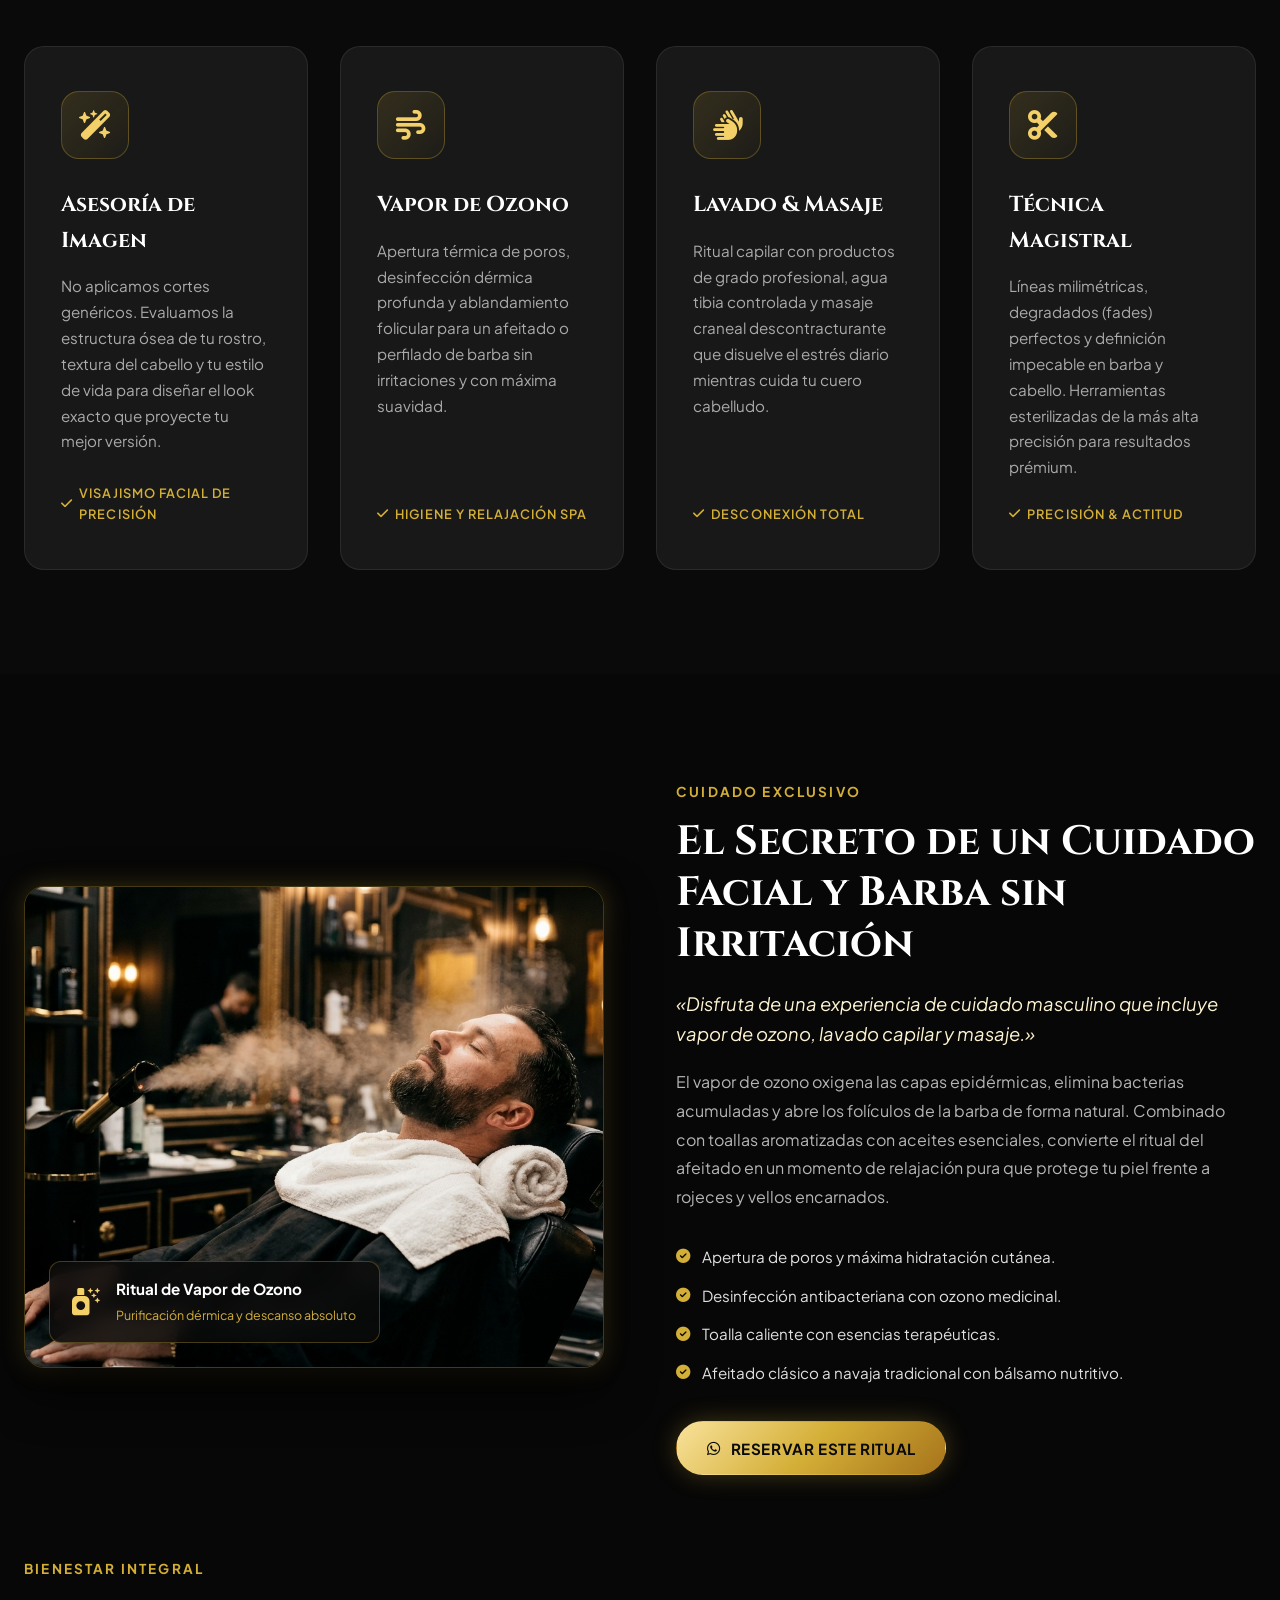
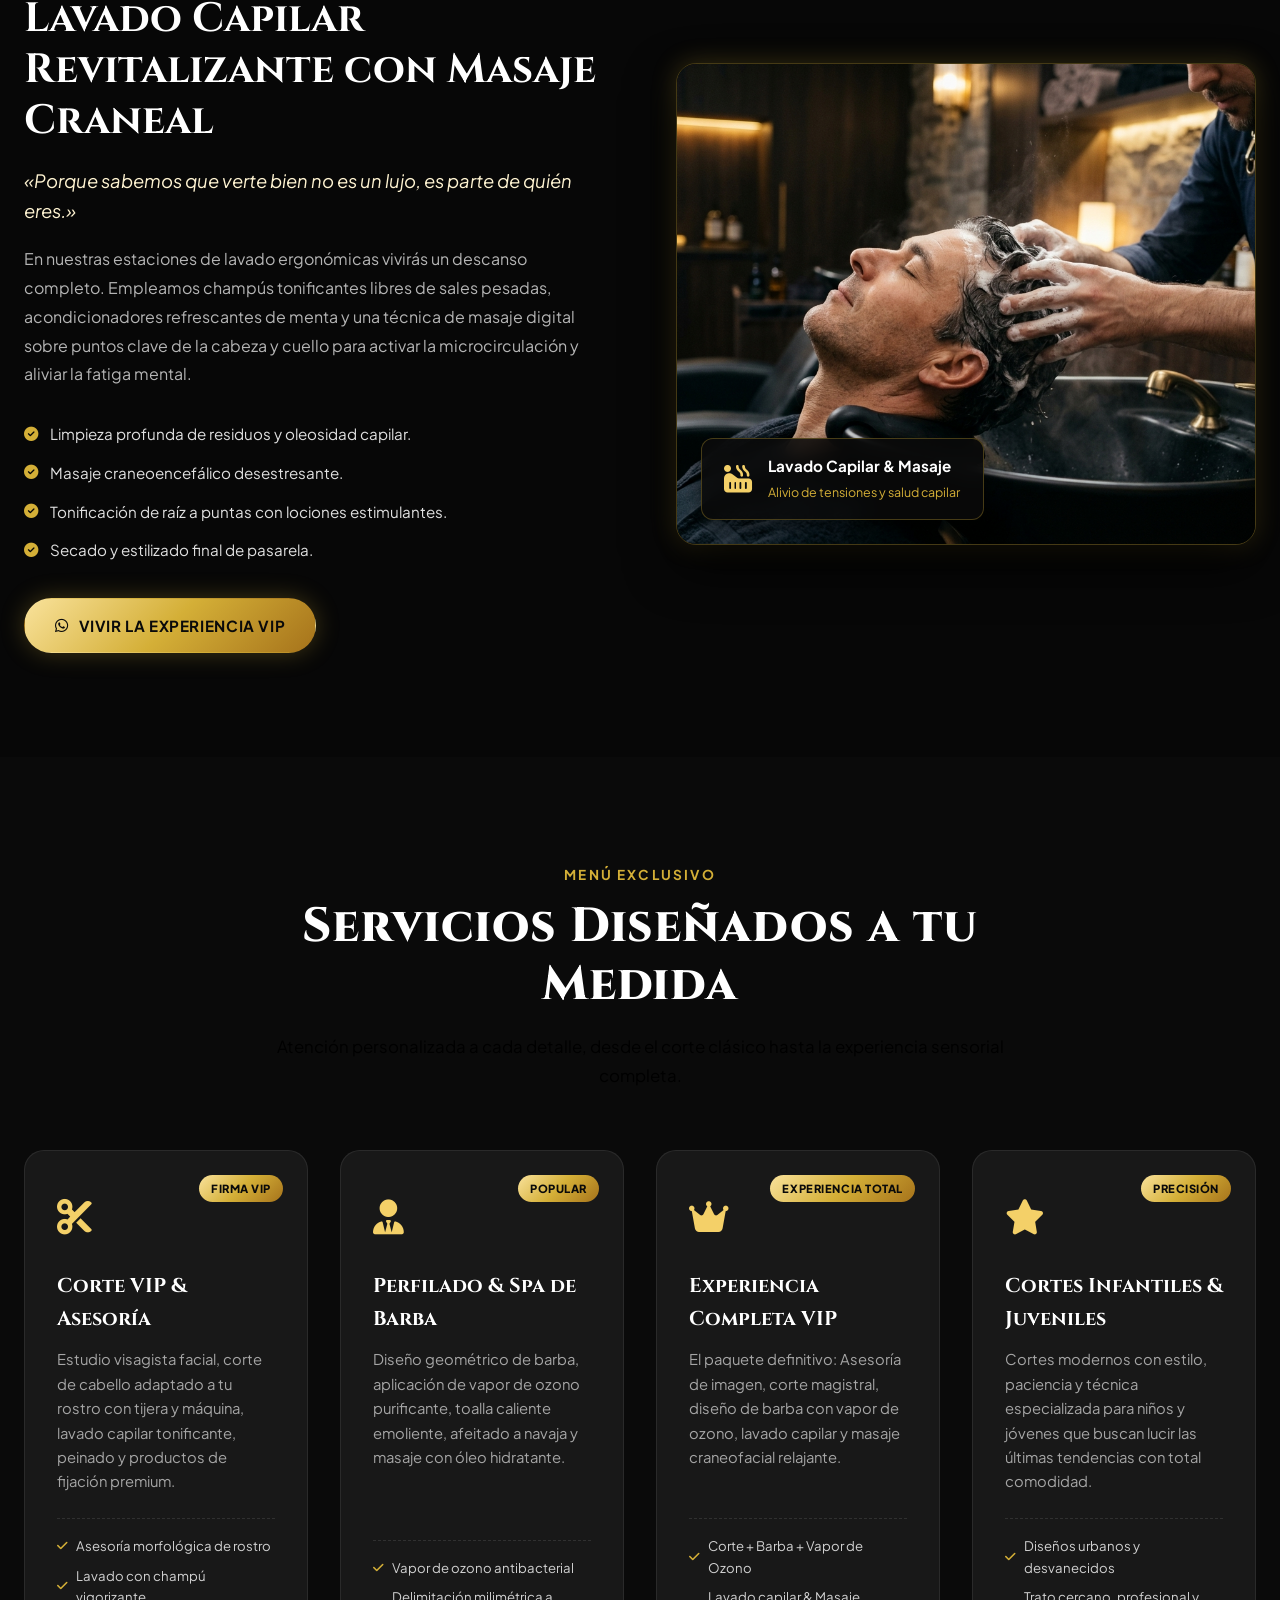
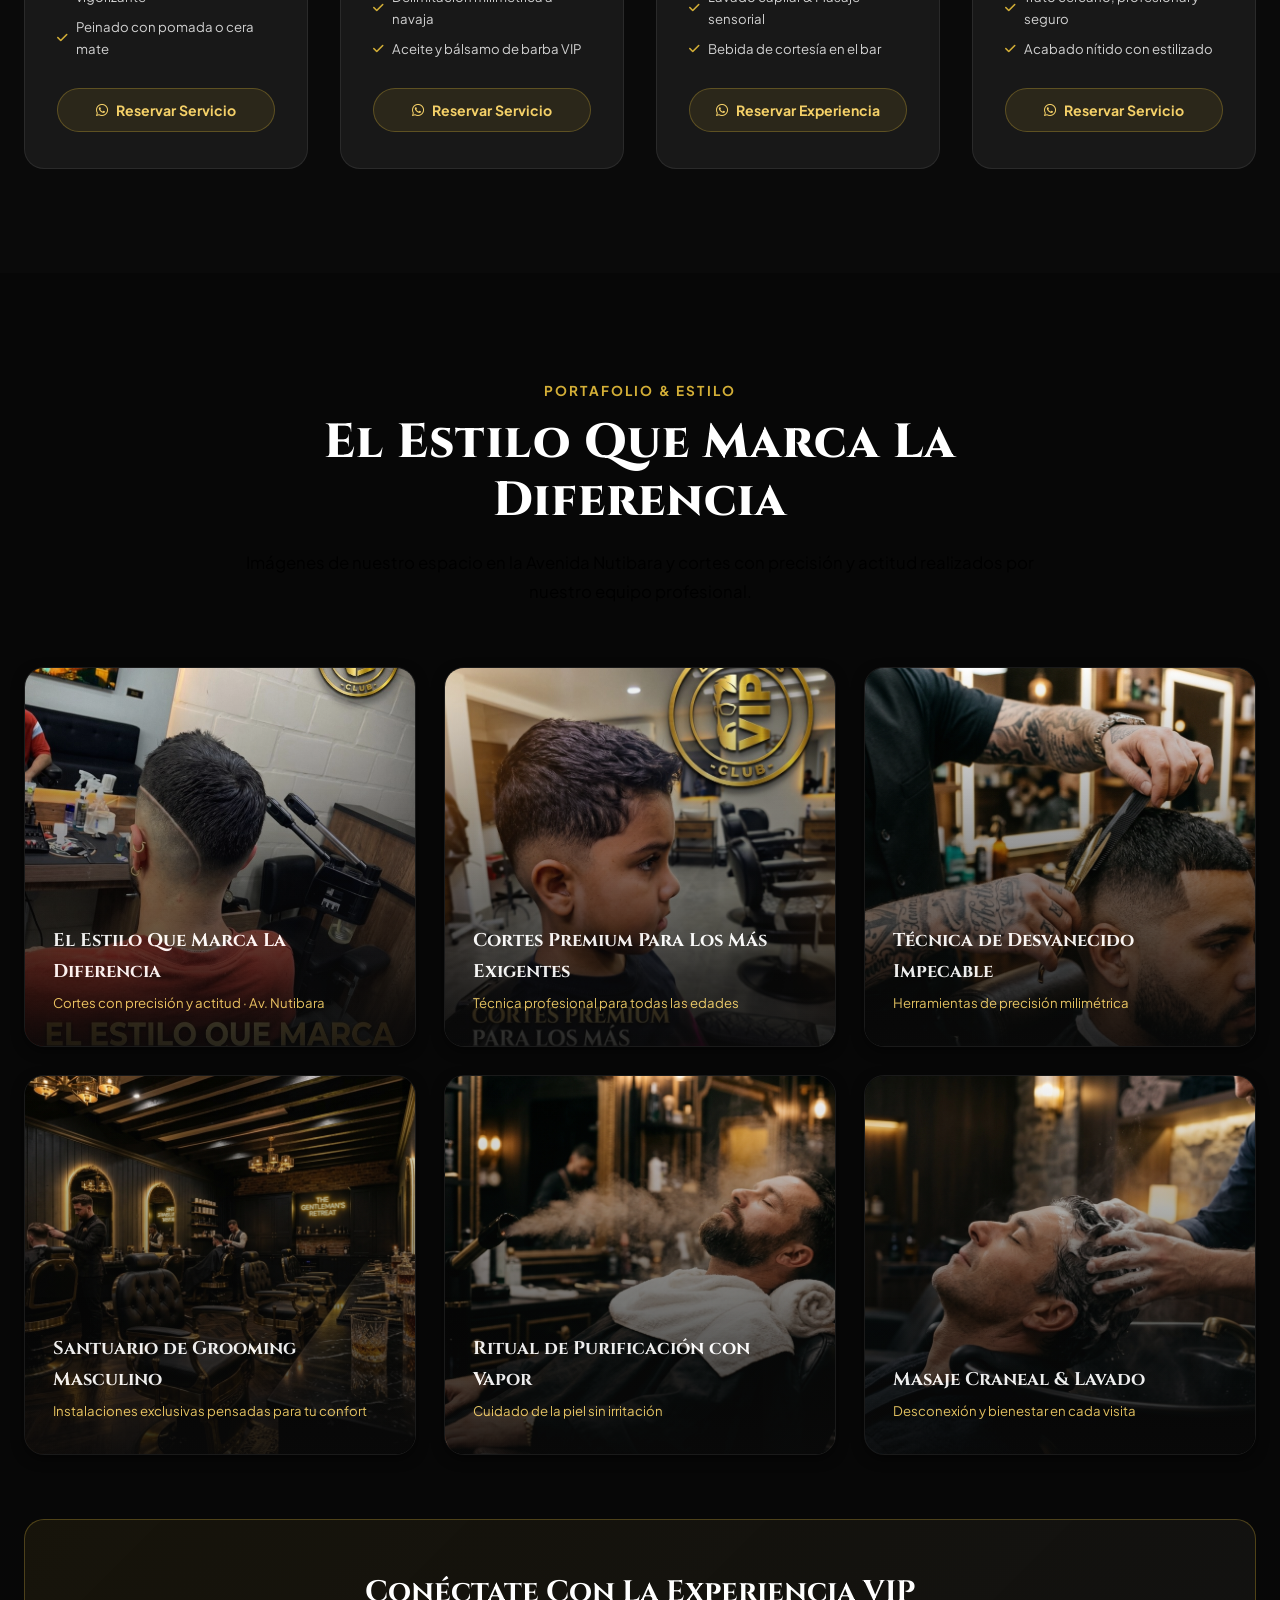
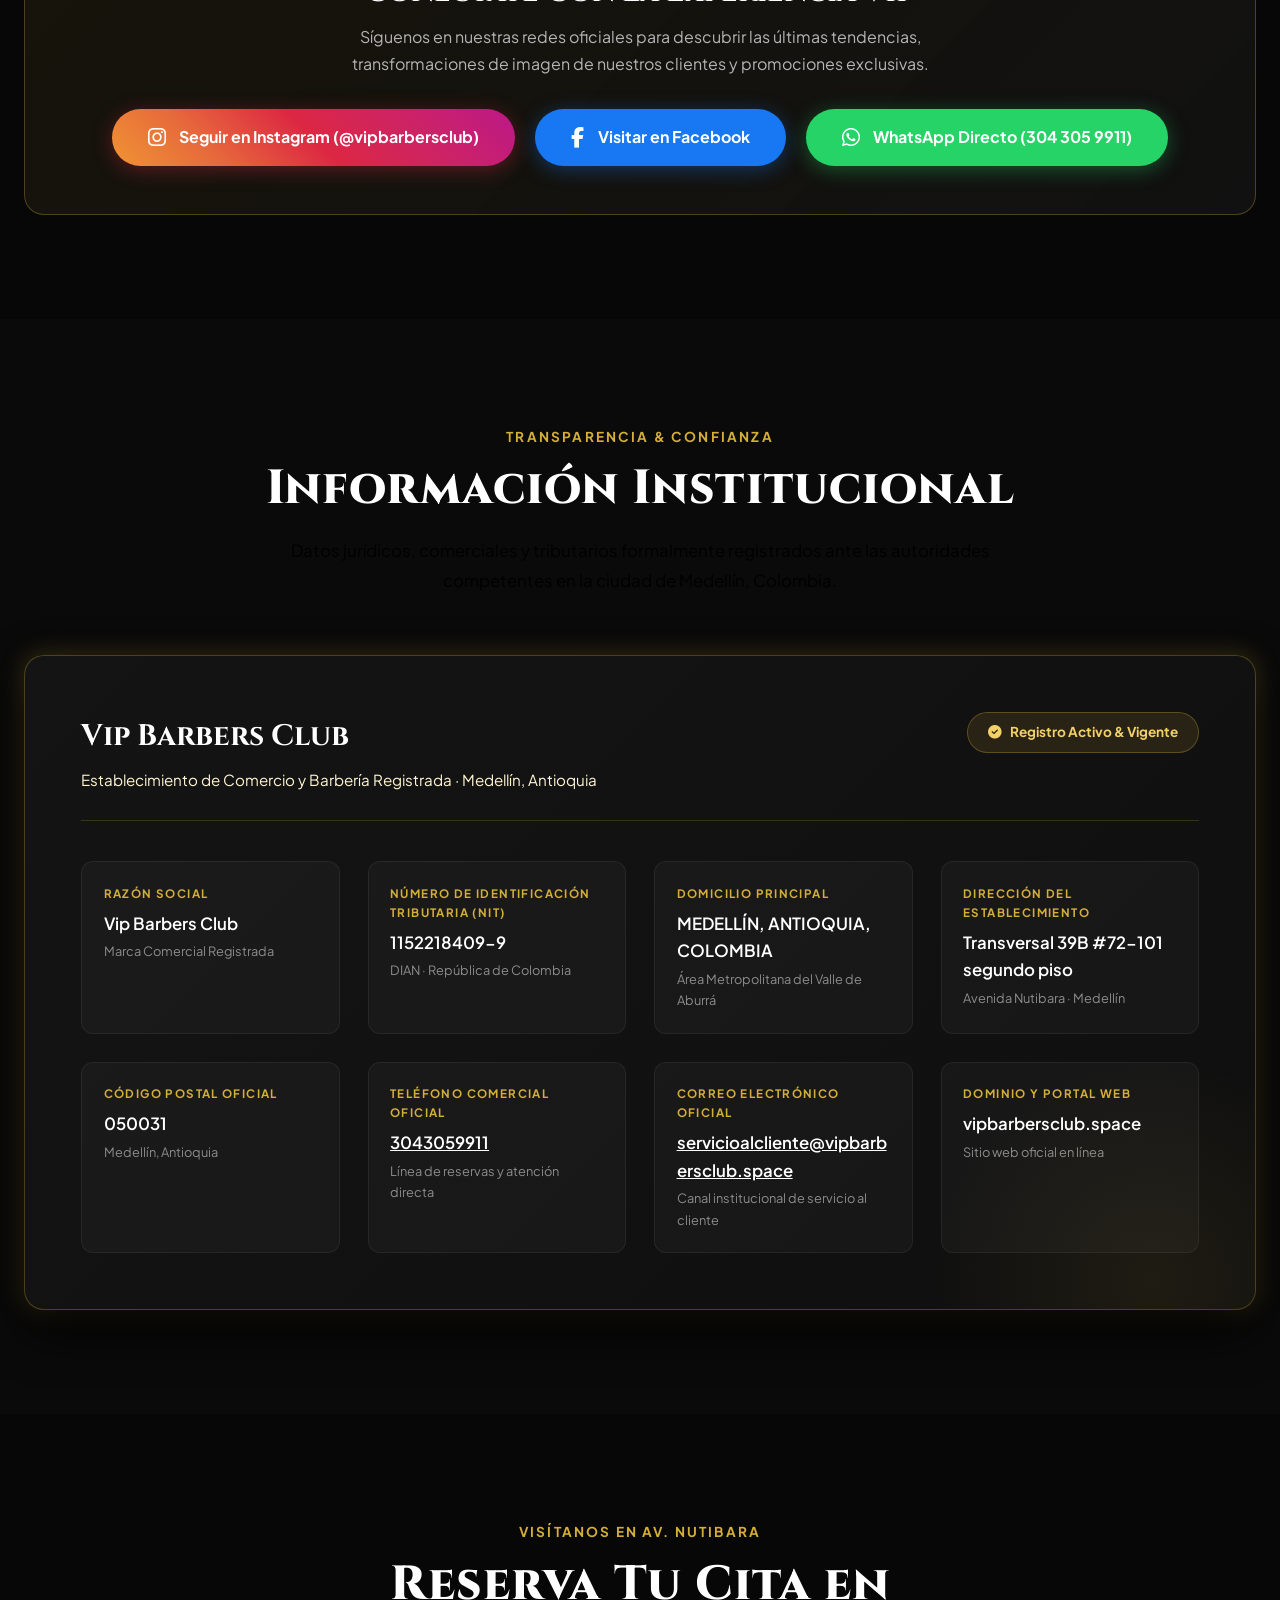
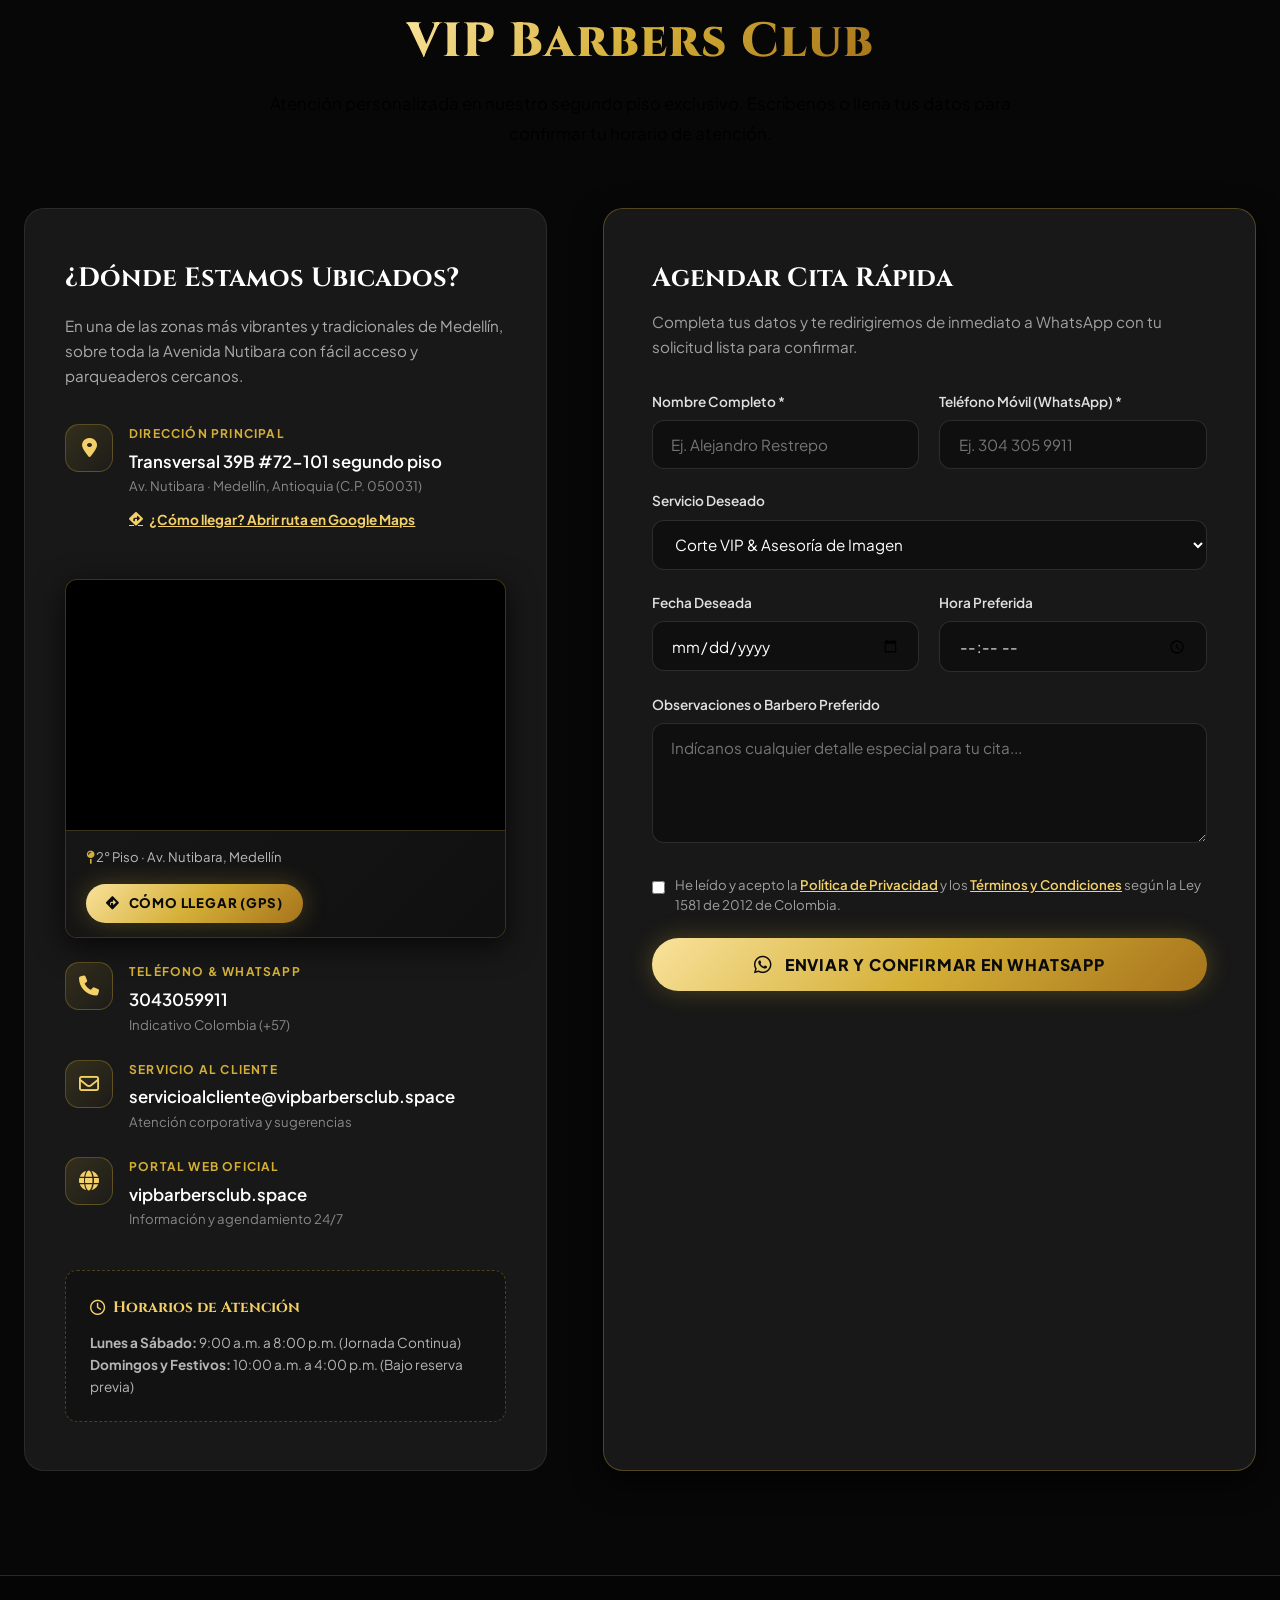
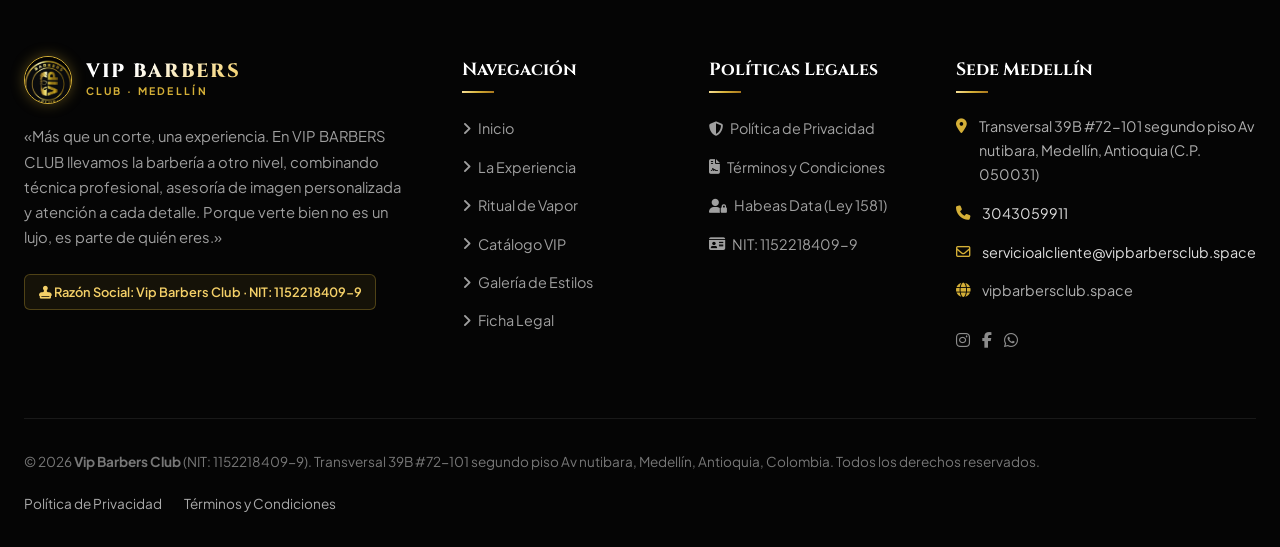
==== commit e680e172: "Permitir cambio total del banner principal de portada, previsualizador en vivo y selector de 5 temas" ====
--- a/index.html
+++ b/index.html
@@ -1,5 +1,5 @@
 <!DOCTYPE html>
-<html lang="es">
+<html lang="es" data-theme="gold-classic">
 <head>
      <meta name="facebook-domain-verification" content="0k3vq4knf1igrhjbu1bd2lx08yw3gx" />
     <meta charset="UTF-8">
@@ -97,8 +97,8 @@
                             <i class="fa-brands fa-whatsapp"></i>
                         </a>
                     </div>
-                    <a href="#contacto" class="btn btn-gold nav-cta-btn" style="width: 100%; text-align: center;">
-                        <i class="fa-brands fa-whatsapp"></i> Reservar Cita
+                    <a href="#contacto" class="btn btn-gold nav-cta-btn" data-btn-id="nav-reserve" style="width: 100%; text-align: center;">
+                        <i class="fa-brands fa-whatsapp"></i> <span>Reservar Cita</span>
                     </a>
                 </div>
             </nav>
@@ -114,7 +114,7 @@
                     </a>
                 </div>
 
-                <a href="#contacto" class="btn-nav-reserve">
+                <a href="#contacto" class="btn-nav-reserve" data-btn-id="nav-reserve">
                     <i class="fa-brands fa-whatsapp"></i>
                     <span>Reservar Cita</span>
                 </a>
@@ -154,11 +154,11 @@
             </p>
 
             <div class="hero-cta-group">
-                <a href="#contacto" class="btn btn-gold">
-                    <i class="fa-solid fa-calendar-check"></i> Agendar Mi Cita VIP
+                <a href="#contacto" class="btn btn-gold" data-btn-id="hero-primary">
+                    <i class="fa-solid fa-calendar-check"></i> <span>Agendar Mi Cita VIP</span>
                 </a>
-                <a href="#servicios" class="btn btn-outline-gold">
-                    <i class="fa-solid fa-scissors"></i> Ver Catálogo de Servicios
+                <a href="#servicios" class="btn btn-outline-gold" data-btn-id="hero-secondary">
+                    <i class="fa-solid fa-scissors"></i> <span>Ver Catálogo de Servicios</span>
                 </a>
             </div>
 
@@ -284,8 +284,8 @@
                         <li><i class="fa-solid fa-circle-check"></i> Toalla caliente con esencias terapéuticas.</li>
                         <li><i class="fa-solid fa-circle-check"></i> Afeitado clásico a navaja tradicional con bálsamo nutritivo.</li>
                     </ul>
-                    <a href="#contacto" class="btn btn-gold btn-book-service" data-service="Ritual Spa de Barba con Vapor de Ozono">
-                        <i class="fa-brands fa-whatsapp"></i> Reservar Este Ritual
+                    <a href="#contacto" class="btn btn-gold btn-book-service" data-btn-id="ritual-reserve" data-service="Ritual Spa de Barba con Vapor de Ozono">
+                        <i class="fa-brands fa-whatsapp"></i> <span>Reservar Este Ritual</span>
                     </a>
                 </div>
             </div>
@@ -317,8 +317,8 @@
                         <li><i class="fa-solid fa-circle-check"></i> Tonificación de raíz a puntas con lociones estimulantes.</li>
                         <li><i class="fa-solid fa-circle-check"></i> Secado y estilizado final de pasarela.</li>
                     </ul>
-                    <a href="#contacto" class="btn btn-gold btn-book-service" data-service="Combo Total Corte + Barba + Masaje">
-                        <i class="fa-brands fa-whatsapp"></i> Vivir la Experiencia VIP
+                    <a href="#contacto" class="btn btn-gold btn-book-service" data-btn-id="experience-reserve" data-service="Combo Total Corte + Barba + Masaje">
+                        <i class="fa-brands fa-whatsapp"></i> <span>Vivir la Experiencia VIP</span>
                     </a>
                 </div>
             </div>
@@ -622,8 +622,8 @@
                                 <span style="font-size: 0.82rem; color: #BBB;">
                                     <i class="fa-solid fa-map-pin" style="color: var(--gold-primary);"></i> 2° Piso · Av. Nutibara, Medellín
                                 </span>
-                                <a href="https://www.google.com/maps/dir/?api=1&destination=Transversal+39B+%2372-101%2C+Av+Nutibara%2C+Medellin%2C+Antioquia" target="_blank" rel="noopener noreferrer" class="maps-direction-btn">
-                                    <i class="fa-solid fa-diamond-turn-right"></i> Cómo Llegar (GPS)
+                                <a href="https://www.google.com/maps/dir/?api=1&destination=Transversal+39B+%2372-101%2C+Av+Nutibara%2C+Medellin%2C+Antioquia" target="_blank" rel="noopener noreferrer" class="maps-direction-btn" data-btn-id="maps-direction">
+                                    <i class="fa-solid fa-diamond-turn-right"></i> <span>Cómo Llegar (GPS)</span>
                                 </a>
                             </div>
                         </div>
--- a/styles.css
+++ b/styles.css
@@ -3,19 +3,23 @@
    Medellín, Colombia · Av. Nutibara
    ========================================================================== */
 
-:root {
-    /* Paleta Cromática Negro & Oro */
-    --color-bg-deep: #0A0A0A;          /* Negro obsidiana profundo */
-    --color-bg-main: #111111;          /* Fondo base */
-    --color-bg-card: #181818;          /* Fondo tarjetas */
-    --color-bg-card-hover: #202020;    /* Hover tarjetas */
-    --color-bg-elevated: #262626;      /* Elementos flotantes */
+/* ==========================================================================
+   TEMAS OFICIALES VIP BARBERS CLUB (IDENTIDAD NEGRO & ORO)
+   ========================================================================== */
+
+/* 1. Oro Clásico & Carbón VIP (Predeterminado / Signature) */
+:root, [data-theme="gold-classic"] {
+    --theme-name: "Oro Clásico & Carbón VIP";
+    --color-bg-deep: #0A0A0A;
+    --color-bg-main: #111111;
+    --color-bg-card: #181818;
+    --color-bg-card-hover: #202020;
+    --color-bg-elevated: #262626;
     
-    /* Gradientes & Tonos Oro Metálico */
-    --gold-primary: #D4AF37;           /* Oro clásico elegante */
-    --gold-light: #F4D068;             /* Oro luminoso */
-    --gold-deep: #AA771C;              /* Oro bronceado profundo */
-    --gold-pale: #FFF4D2;              /* Oro marfil para textos claros */
+    --gold-primary: #D4AF37;
+    --gold-light: #F4D068;
+    --gold-deep: #AA771C;
+    --gold-pale: #FFF4D2;
     --gold-gradient: linear-gradient(135deg, #F9E29B 0%, #D4AF37 50%, #A6731B 100%);
     --gold-gradient-hover: linear-gradient(135deg, #FFF0B8 0%, #E6C24E 50%, #BF8726 100%);
     --gold-gradient-soft: linear-gradient(135deg, rgba(212, 175, 55, 0.15) 0%, rgba(212, 175, 55, 0.03) 100%);
@@ -23,12 +27,102 @@
     --gold-border-bright: rgba(212, 175, 55, 0.7);
     --gold-glow: 0 0 25px rgba(212, 175, 55, 0.28);
     --gold-glow-lg: 0 0 45px rgba(212, 175, 55, 0.4);
-
-    /* Textos & Neutros */
-    --color-text-title: #FFFFFF;
-    --color-text-body: #D1D1D1;
-    --color-text-muted: #8E8E8E;
     --color-text-gold: #E5BE53;
+}
+
+/* 2. Oro Rosa Royal & Noche Profunda */
+[data-theme="gold-rose"] {
+    --theme-name: "Oro Rosa Royal & Noche";
+    --color-bg-deep: #0D0A0C;
+    --color-bg-main: #141014;
+    --color-bg-card: #1C161C;
+    --color-bg-card-hover: #261E27;
+    --color-bg-elevated: #302632;
+    
+    --gold-primary: #E0A48E;
+    --gold-light: #F7D0C0;
+    --gold-deep: #B77157;
+    --gold-pale: #FDF0EB;
+    --gold-gradient: linear-gradient(135deg, #FCE0D4 0%, #E0A48E 50%, #B77157 100%);
+    --gold-gradient-hover: linear-gradient(135deg, #FFF0E8 0%, #ECC1B1 50%, #C98268 100%);
+    --gold-gradient-soft: linear-gradient(135deg, rgba(224, 164, 142, 0.18) 0%, rgba(224, 164, 142, 0.03) 100%);
+    --gold-border: rgba(224, 164, 142, 0.32);
+    --gold-border-bright: rgba(224, 164, 142, 0.75);
+    --gold-glow: 0 0 25px rgba(224, 164, 142, 0.32);
+    --gold-glow-lg: 0 0 45px rgba(224, 164, 142, 0.45);
+    --color-text-gold: #EBB6A2;
+}
+
+/* 3. Platino Titanio & Oro Blanco Élite */
+[data-theme="platinum-gold"] {
+    --theme-name: "Platino & Oro Blanco Élite";
+    --color-bg-deep: #0A0C0E;
+    --color-bg-main: #121518;
+    --color-bg-card: #181C21;
+    --color-bg-card-hover: #20262D;
+    --color-bg-elevated: #293038;
+    
+    --gold-primary: #D1D5DB;
+    --gold-light: #F3F4F6;
+    --gold-deep: #9CA3AF;
+    --gold-pale: #FFFFFF;
+    --gold-gradient: linear-gradient(135deg, #FFFFFF 0%, #E5E7EB 40%, #9CA3AF 100%);
+    --gold-gradient-hover: linear-gradient(135deg, #FFFFFF 0%, #F3F4F6 50%, #D1D5DB 100%);
+    --gold-gradient-soft: linear-gradient(135deg, rgba(209, 213, 219, 0.16) 0%, rgba(209, 213, 219, 0.03) 100%);
+    --gold-border: rgba(209, 213, 219, 0.32);
+    --gold-border-bright: rgba(243, 244, 246, 0.75);
+    --gold-glow: 0 0 25px rgba(209, 213, 219, 0.28);
+    --gold-glow-lg: 0 0 45px rgba(243, 244, 246, 0.42);
+    --color-text-gold: #E5E7EB;
+}
+
+/* 4. Bronce Vintage & Cuero Negro */
+[data-theme="bronze-vintage"] {
+    --theme-name: "Bronce Vintage & Cuero Negro";
+    --color-bg-deep: #0C0A09;
+    --color-bg-main: #14110F;
+    --color-bg-card: #1C1814;
+    --color-bg-card-hover: #26211C;
+    --color-bg-elevated: #302A24;
+    
+    --gold-primary: #D9822B;
+    --gold-light: #F5B064;
+    --gold-deep: #9E5616;
+    --gold-pale: #FDF3E7;
+    --gold-gradient: linear-gradient(135deg, #FAD2A4 0%, #D9822B 50%, #8C470E 100%);
+    --gold-gradient-hover: linear-gradient(135deg, #FDE6CE 0%, #E69443 50%, #A85A18 100%);
+    --gold-gradient-soft: linear-gradient(135deg, rgba(217, 130, 43, 0.18) 0%, rgba(217, 130, 43, 0.03) 100%);
+    --gold-border: rgba(217, 130, 43, 0.35);
+    --gold-border-bright: rgba(245, 176, 100, 0.75);
+    --gold-glow: 0 0 25px rgba(217, 130, 43, 0.32);
+    --gold-glow-lg: 0 0 45px rgba(217, 130, 43, 0.45);
+    --color-text-gold: #EDB06F;
+}
+
+/* 5. Dorado Esmeralda Imperial */
+[data-theme="emerald-gold"] {
+    --theme-name: "Dorado Esmeralda Imperial";
+    --color-bg-deep: #060B08;
+    --color-bg-main: #0B130E;
+    --color-bg-card: #101B15;
+    --color-bg-card-hover: #16241D;
+    --color-bg-elevated: #1D3027;
+    
+    --gold-primary: #D4AF37;
+    --gold-light: #52D696;
+    --gold-deep: #0F7649;
+    --gold-pale: #D1FAE5;
+    --gold-gradient: linear-gradient(135deg, #F9E29B 0%, #D4AF37 45%, #10B981 100%);
+    --gold-gradient-hover: linear-gradient(135deg, #FFF0B8 0%, #E6C24E 45%, #34D399 100%);
+    --gold-gradient-soft: linear-gradient(135deg, rgba(16, 185, 129, 0.15) 0%, rgba(212, 175, 55, 0.05) 100%);
+    --gold-border: rgba(212, 175, 55, 0.35);
+    --gold-border-bright: rgba(52, 211, 153, 0.75);
+    --gold-glow: 0 0 25px rgba(16, 185, 129, 0.28);
+    --gold-glow-lg: 0 0 45px rgba(212, 175, 55, 0.4);
+    --color-text-gold: #E5BE53;
+}
+
+:root {
     
     /* Sombras & Bordes */
     --border-subtle: rgba(255, 255, 255, 0.08);
@@ -481,11 +575,12 @@
     inset: 0;
     background: linear-gradient(
         135deg,
-        rgba(10, 10, 10, 0.95) 0%,
-        rgba(17, 17, 17, 0.85) 50%,
-        rgba(10, 10, 10, 0.9) 100%
+        rgba(10, 10, 10, var(--hero-overlay-opacity, 0.88)) 0%,
+        rgba(17, 17, 17, calc(var(--hero-overlay-opacity, 0.88) - 0.12)) 50%,
+        rgba(10, 10, 10, var(--hero-overlay-opacity, 0.88)) 100%
     );
     z-index: 2;
+    transition: background 0.3s ease;
 }
 
 .hero-content {
